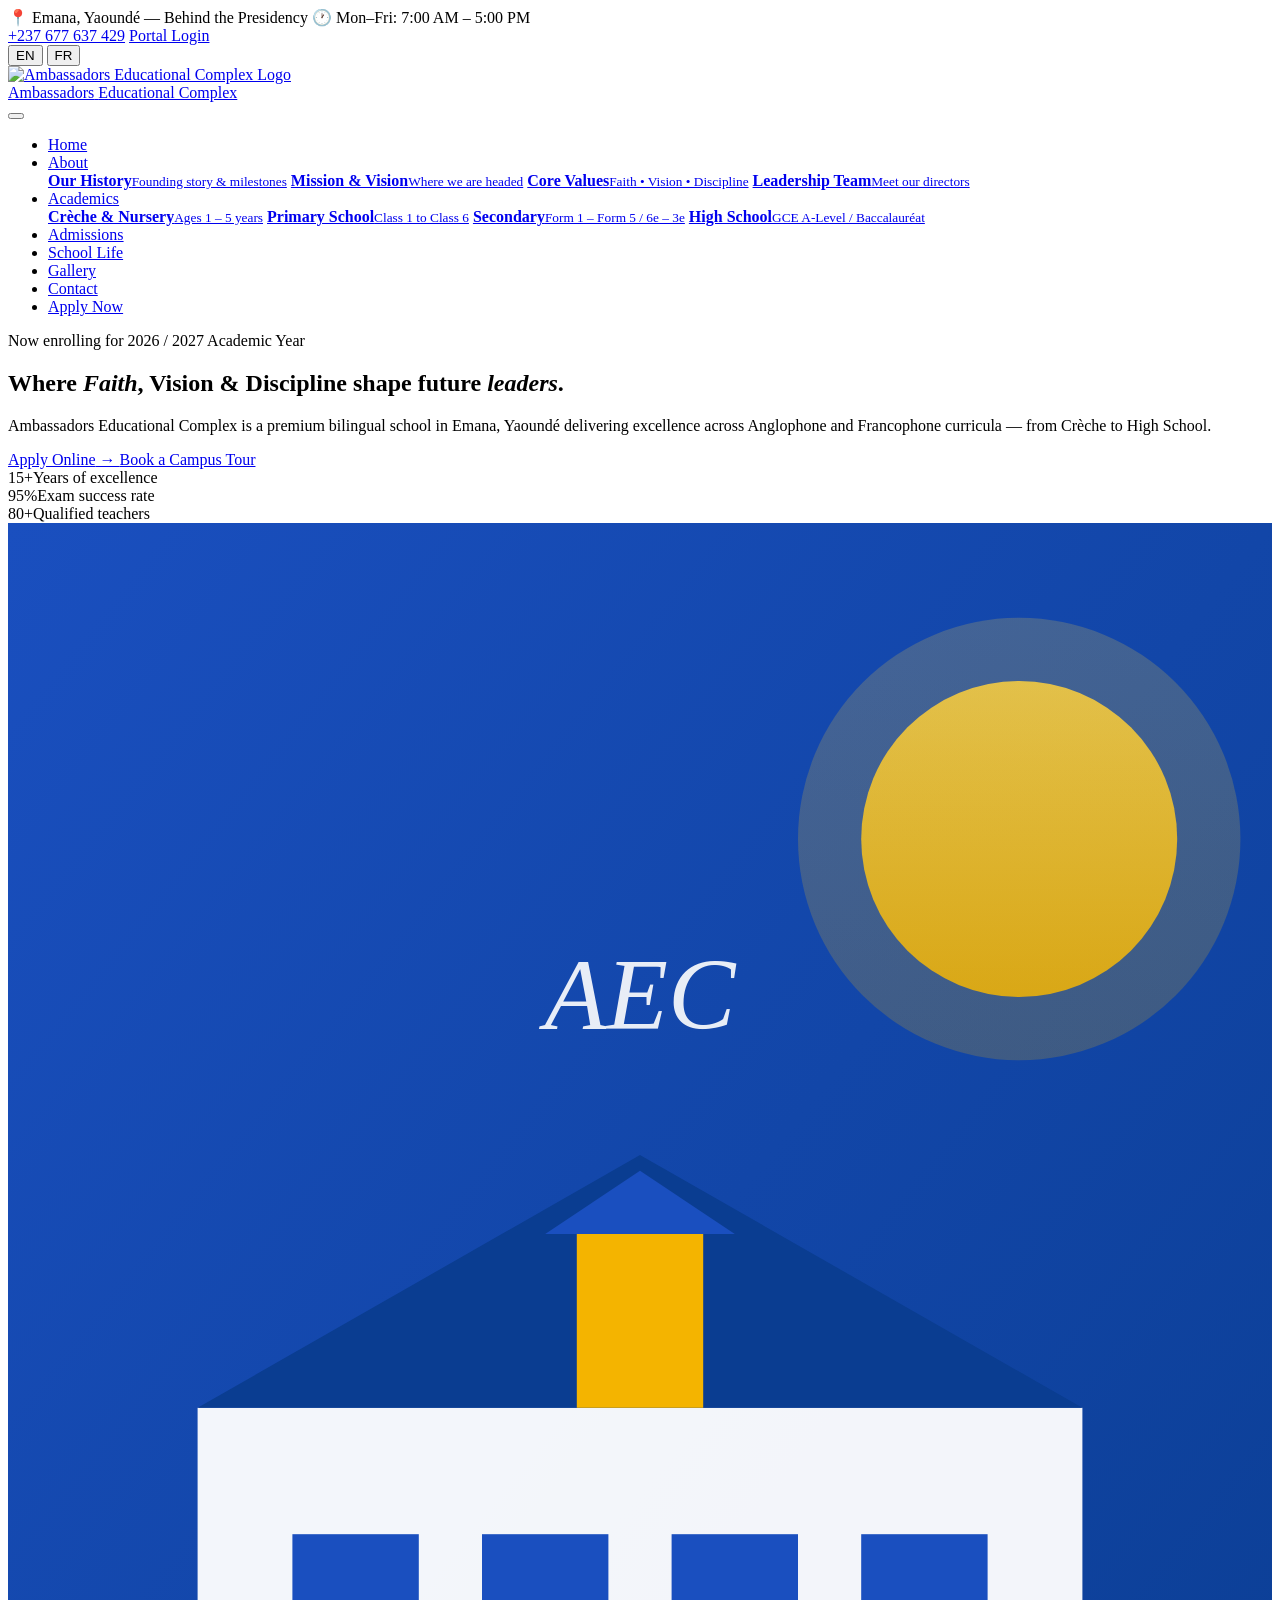
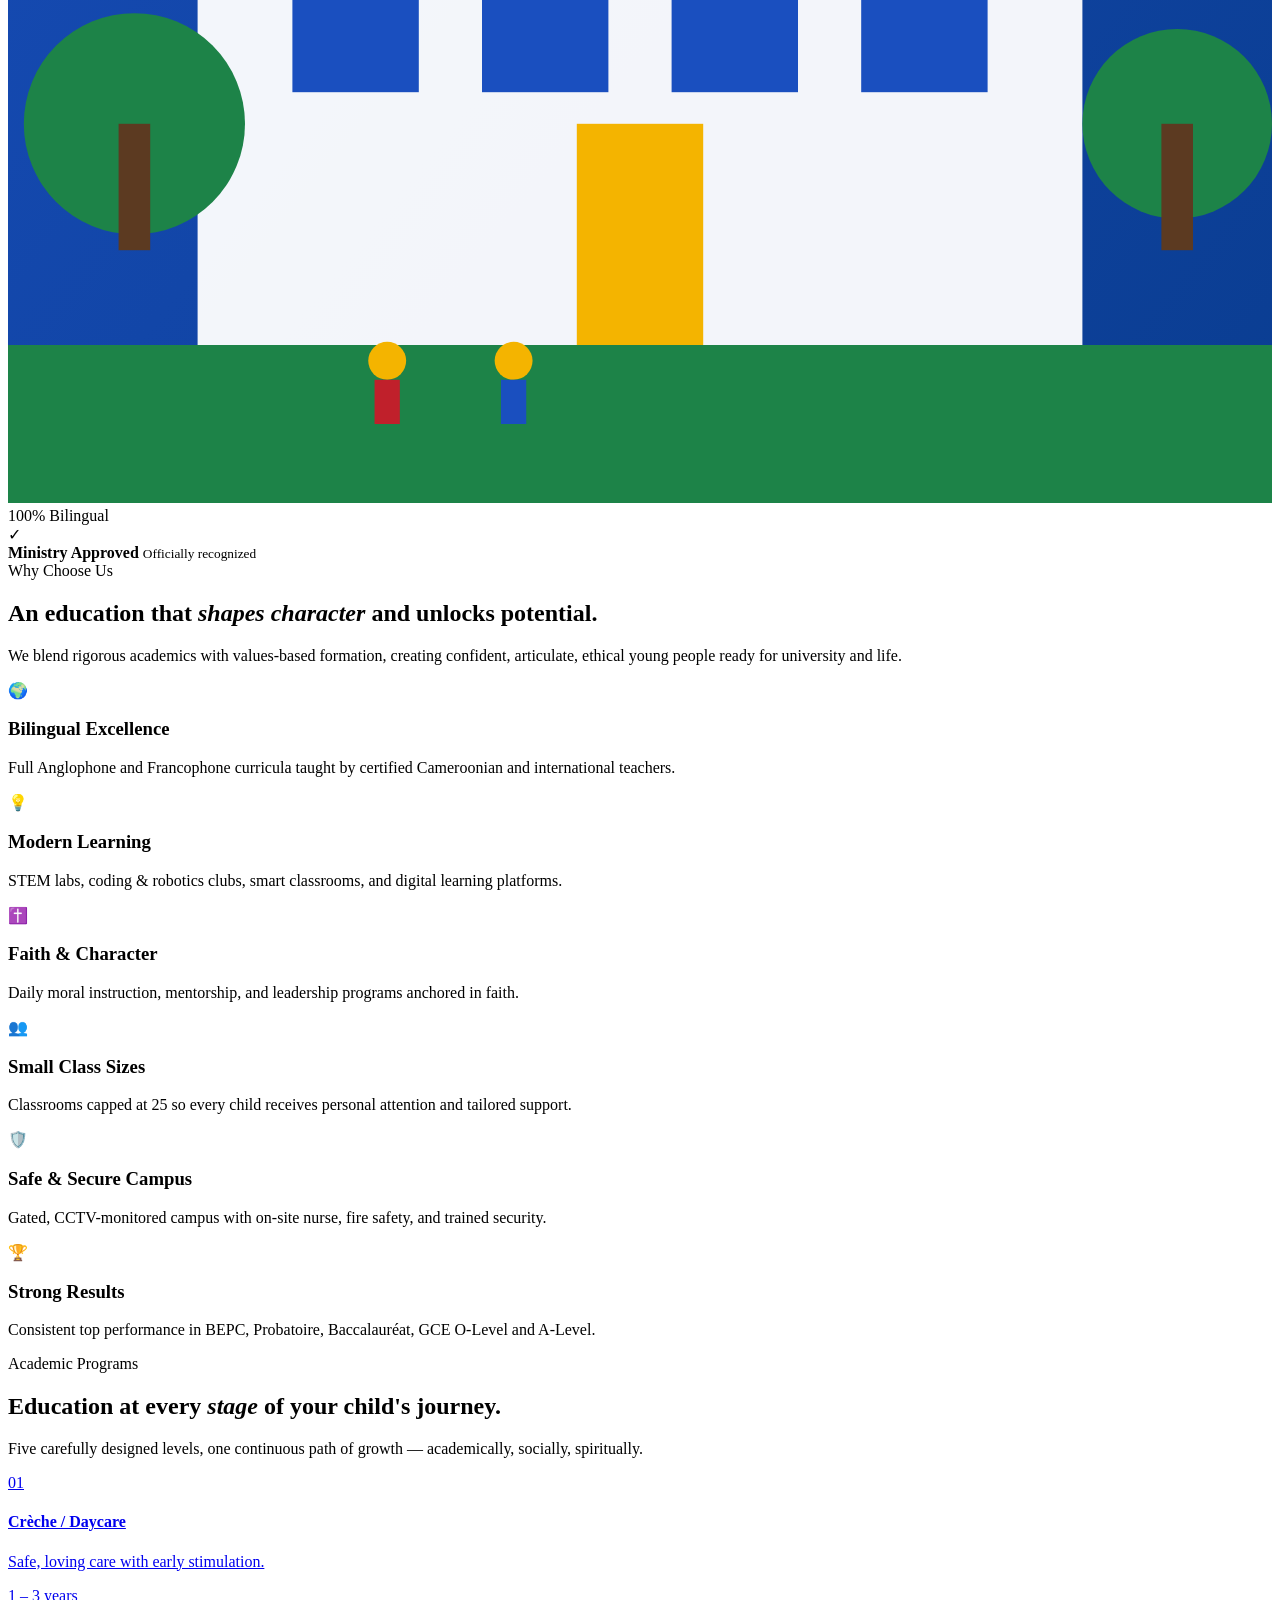
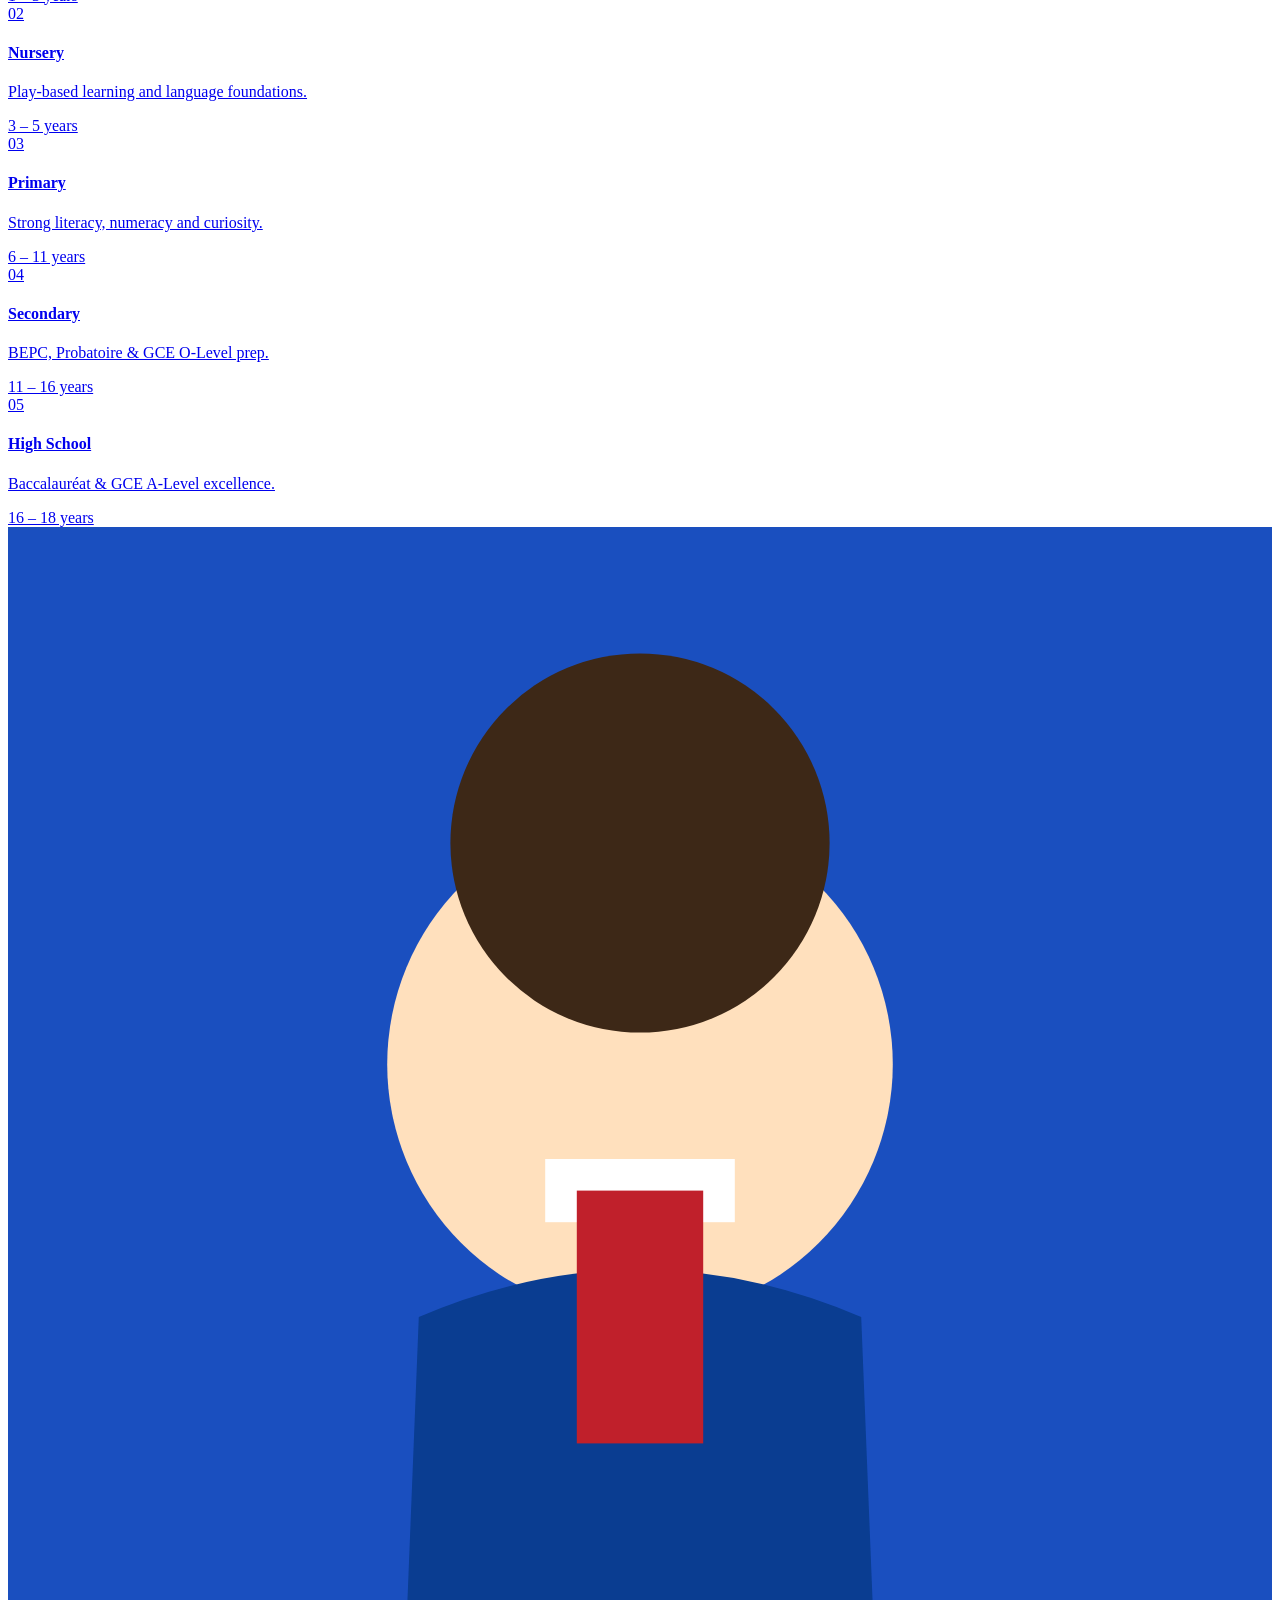
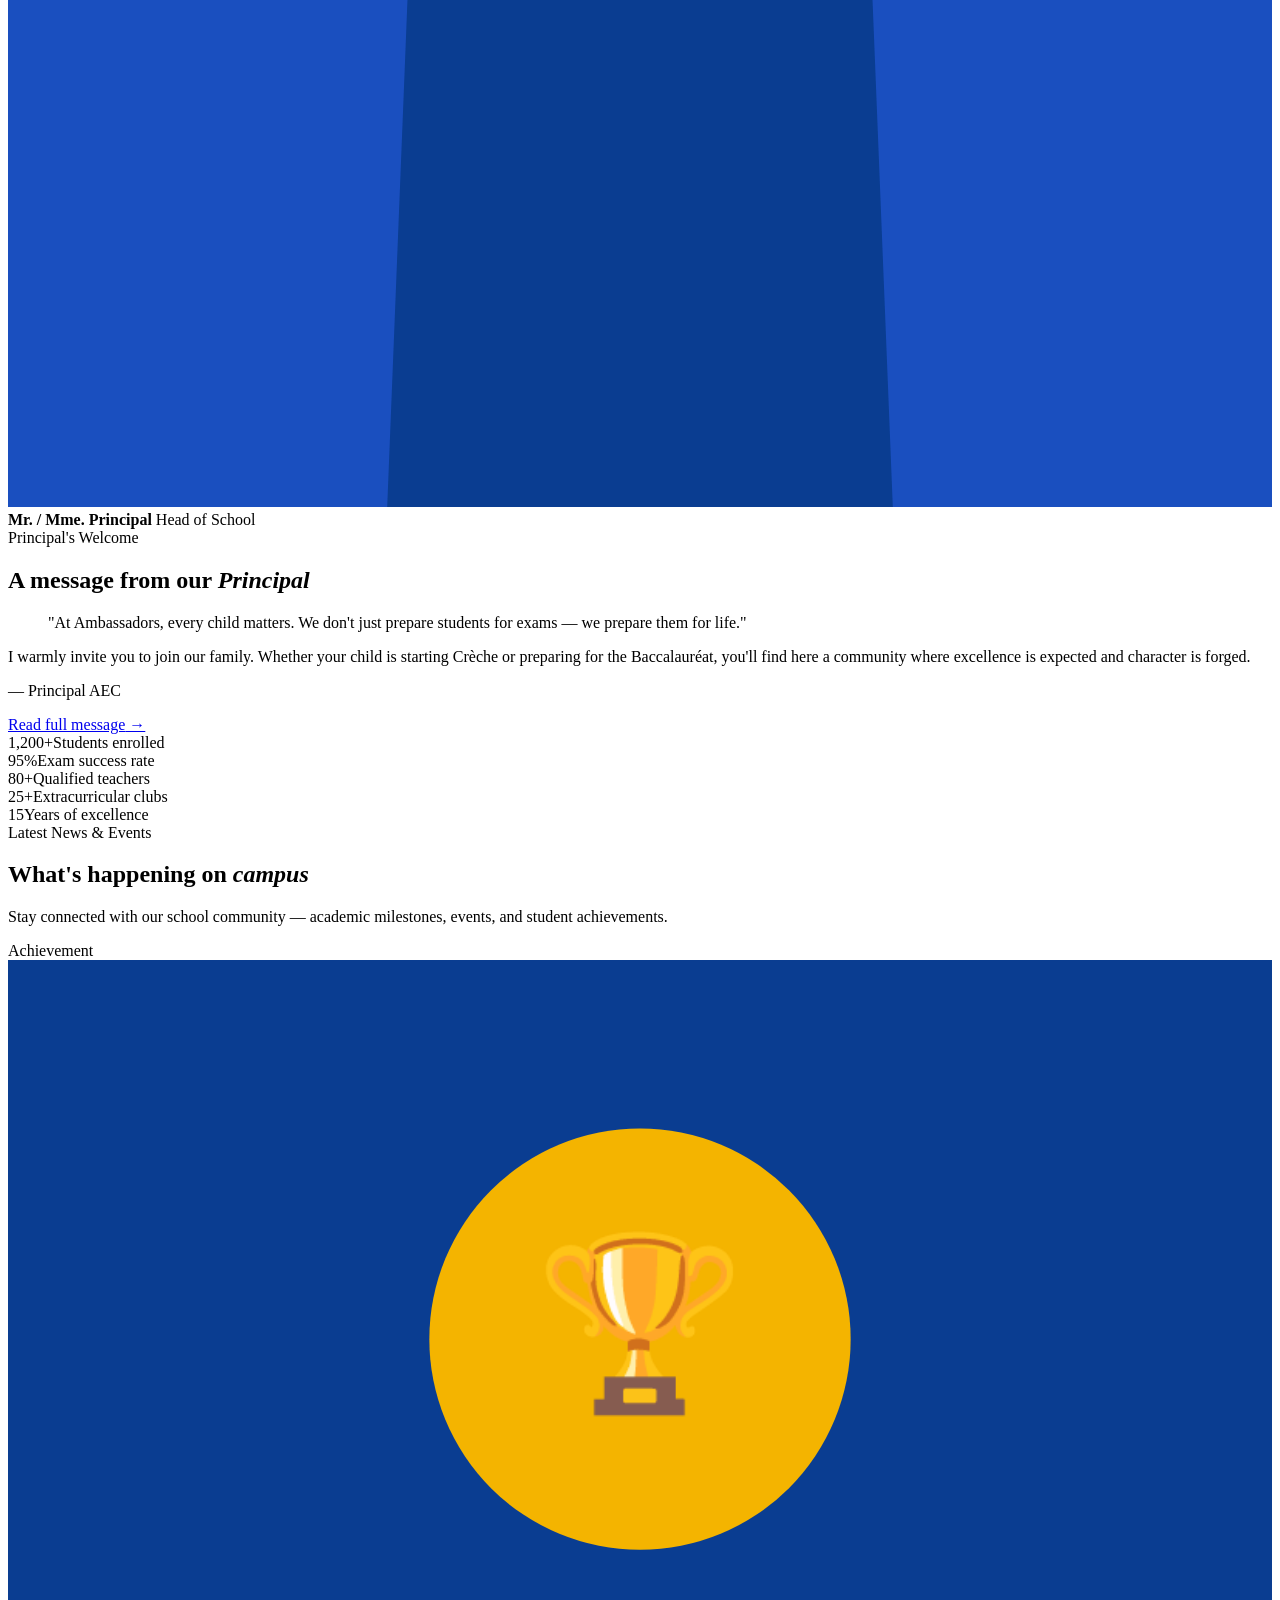
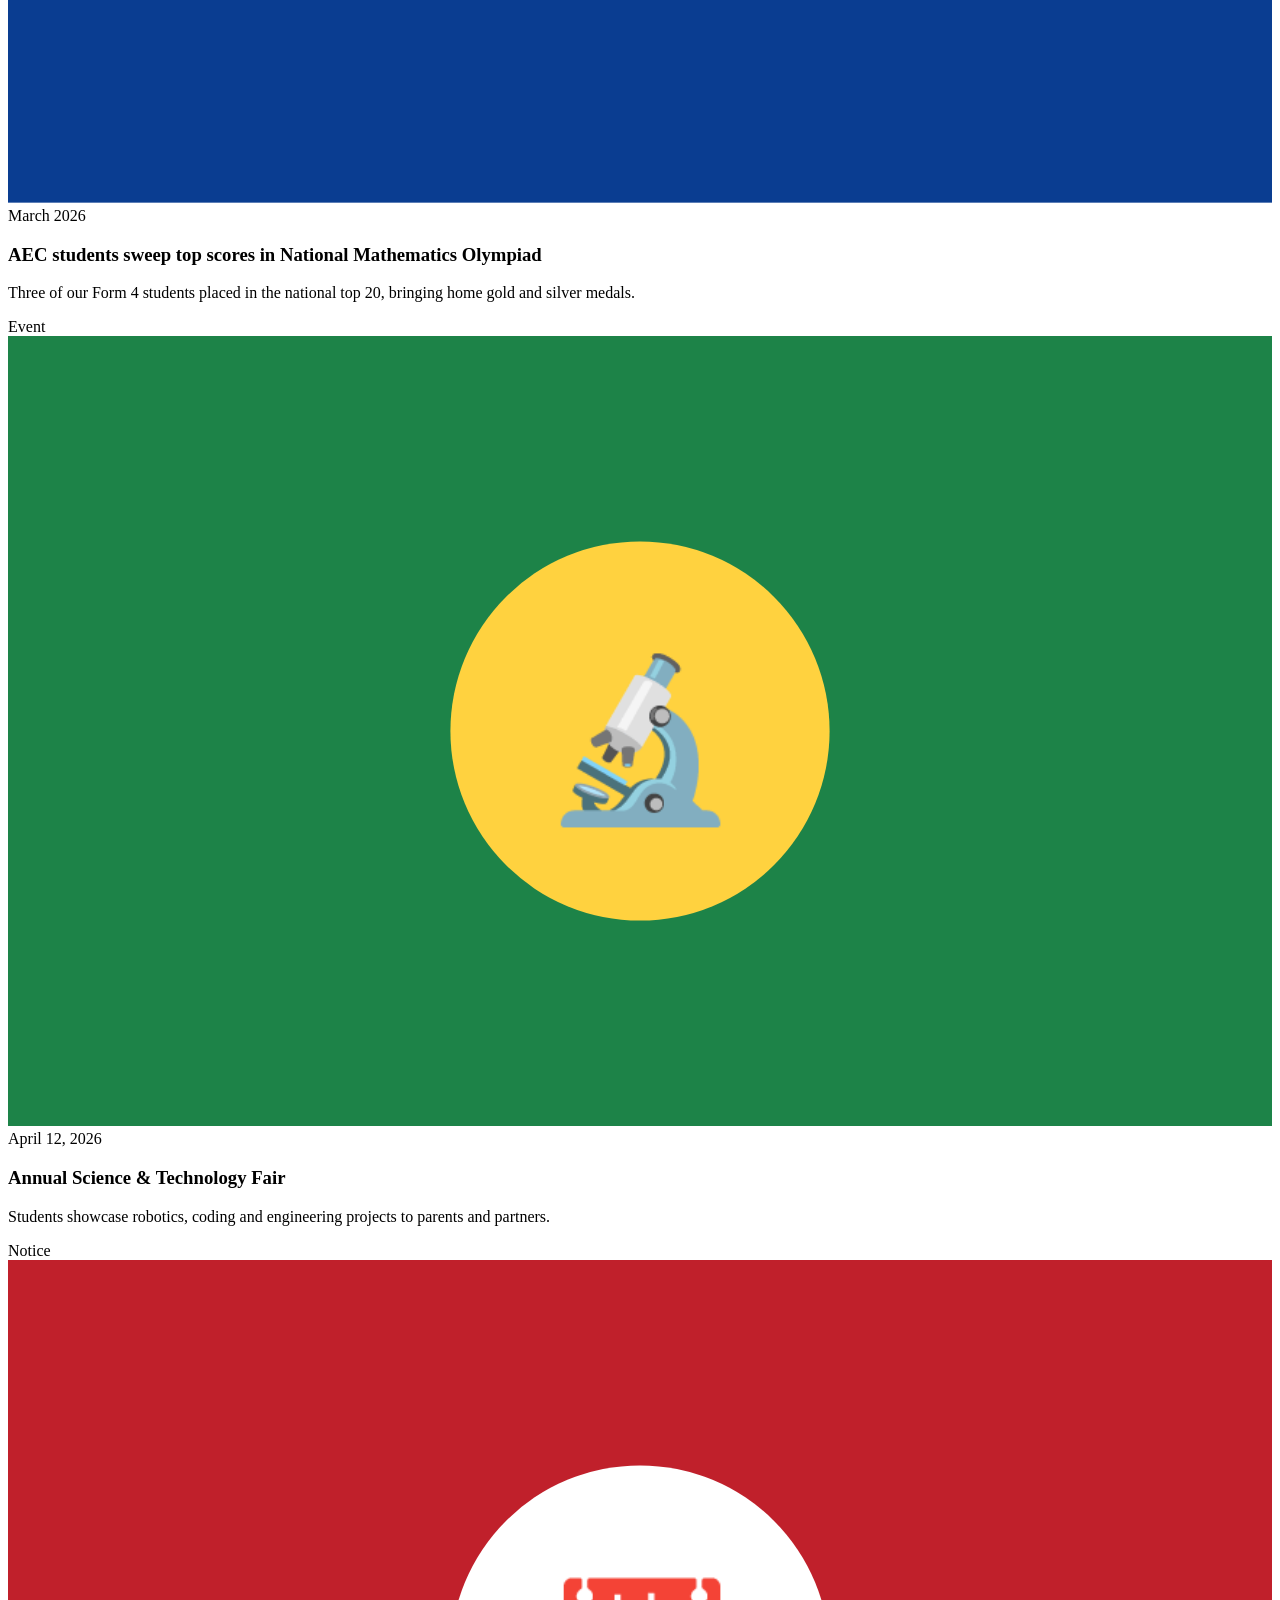
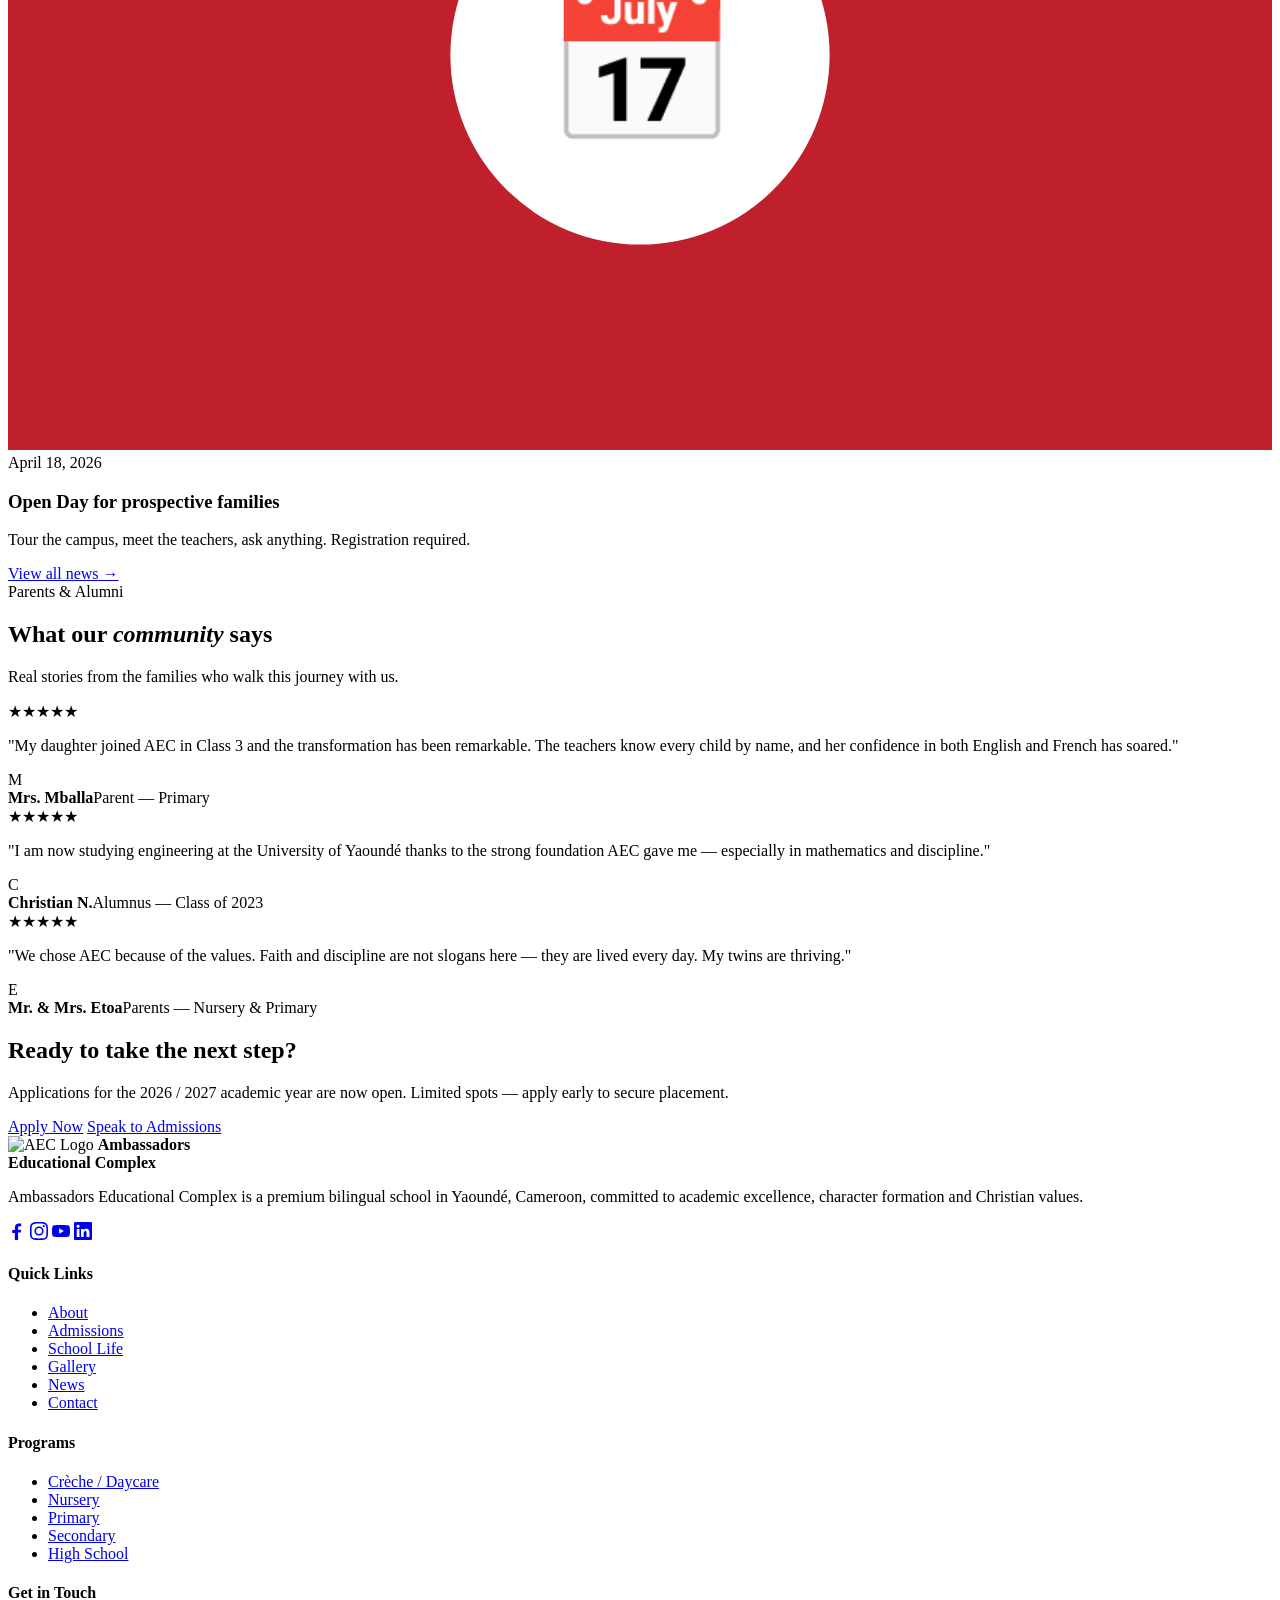
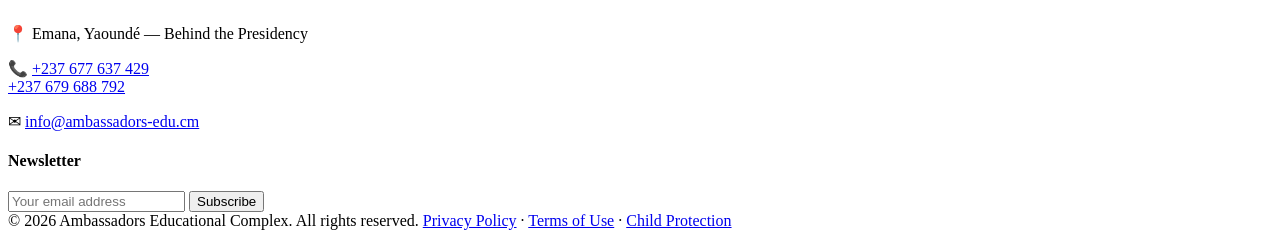
==== index.html @ e043d118 "Add files via upload" ====
<!DOCTYPE html>
<html lang="en">
<head>
<meta charset="UTF-8">
<meta name="viewport" content="width=device-width, initial-scale=1.0">
<title>Ambassadors Educational Complex — Premium Bilingual School in Yaoundé, Cameroon</title>
<meta name="description" content="Ambassadors Educational Complex (AEC) is a premium bilingual private school in Emana, Yaoundé. From Crèche to High School. English & French curricula. Apply now for 2026/2027.">
<meta name="keywords" content="best school in Cameroon, bilingual school Yaoundé, private school Emana, GCE preparation, Baccalauréat, Ambassadors Educational Complex, school Yaoundé, école bilingue Cameroun">
<meta name="author" content="Ambassadors Educational Complex">
<meta name="theme-color" content="#0A3D91">

<!-- Open Graph / Social -->
<meta property="og:title" content="Ambassadors Educational Complex — Bilingual School Yaoundé">
<meta property="og:description" content="Faith • Vision • Discipline. Premium bilingual education from Crèche to High School in Yaoundé, Cameroon.">
<meta property="og:type" content="website">
<meta property="og:locale" content="en_US">
<meta property="og:locale:alternate" content="fr_FR">
<meta property="og:image" content="assets/logo.svg">

<!-- Schema.org structured data for SEO -->
<script type="application/ld+json">
{
  "@context": "https://schema.org",
  "@type": "School",
  "name": "Ambassadors Educational Complex",
  "alternateName": "AEC",
  "slogan": "Faith • Vision • Discipline",
  "description": "Premium bilingual private school in Yaoundé, Cameroon. From Crèche to High School.",
  "address": {
    "@type": "PostalAddress",
    "streetAddress": "Emana, Behind the Presidency, after Government Bilingual High School",
    "addressLocality": "Yaoundé",
    "addressRegion": "Centre",
    "addressCountry": "CM"
  },
  "telephone": ["+237677637429", "+237679688792"],
  "url": "https://ambassadors-edu.cm",
  "logo": "assets/logo.svg",
  "sameAs": []
}
</script>

<link rel="icon" type="image/svg+xml" href="assets/logo.svg">
<link rel="stylesheet" href="css/main.css">
</head>
<body>

<!-- ========== TOP BAR ========== -->
<div class="topbar">
  <div class="container">
    <div class="top-info">
      <span>📍 <span data-i18n="top.location">Emana, Yaoundé — Behind the Presidency</span></span>
      <span>🕐 <span data-i18n="top.hours">Mon–Fri: 7:00 AM – 5:00 PM</span></span>
    </div>
    <div class="top-actions">
      <a href="#" data-wa-num="237677637429">+237 677 637 429</a>
      <a href="pages/portal.html" data-i18n="top.portal">Portal Login</a>
      <div class="lang-switch">
        <button data-lang="en">EN</button>
        <button data-lang="fr">FR</button>
      </div>
    </div>
  </div>
</div>

<!-- ========== HEADER ========== -->
<header class="header">
  <div class="container">
    <a href="index.html" class="brand">
      <img src="assets/logo.svg" alt="Ambassadors Educational Complex Logo">
      <div class="brand-text">
        <span class="brand-name">Ambassadors</span>
        <span class="brand-tag">Educational Complex</span>
      </div>
    </a>
    <button class="menu-toggle" aria-label="Menu">
      <span></span><span></span><span></span>
    </button>
    <nav class="nav">
      <ul>
        <li><a href="index.html" data-i18n="nav.home">Home</a></li>
        <li class="has-mega">
          <a href="pages/about.html" data-i18n="nav.about">About</a>
          <div class="mega">
            <a href="pages/about.html#history"><strong data-i18n="nav.about.history">Our History</strong><small data-i18n="nav.about.history.d">Founding story & milestones</small></a>
            <a href="pages/about.html#mission"><strong data-i18n="nav.about.mission">Mission & Vision</strong><small data-i18n="nav.about.mission.d">Where we are headed</small></a>
            <a href="pages/about.html#values"><strong data-i18n="nav.about.values">Core Values</strong><small data-i18n="nav.about.values.d">Faith • Vision • Discipline</small></a>
            <a href="pages/about.html#leadership"><strong data-i18n="nav.about.leadership">Leadership Team</strong><small data-i18n="nav.about.leadership.d">Meet our directors</small></a>
          </div>
        </li>
        <li class="has-mega">
          <a href="pages/academics.html" data-i18n="nav.academics">Academics</a>
          <div class="mega">
            <a href="pages/academics.html#creche"><strong data-i18n="nav.academics.creche">Crèche & Nursery</strong><small data-i18n="nav.academics.creche.d">Ages 1 – 5 years</small></a>
            <a href="pages/academics.html#primary"><strong data-i18n="nav.academics.primary">Primary School</strong><small data-i18n="nav.academics.primary.d">Class 1 to Class 6</small></a>
            <a href="pages/academics.html#secondary"><strong data-i18n="nav.academics.secondary">Secondary</strong><small data-i18n="nav.academics.secondary.d">Form 1 – Form 5 / 6e – 3e</small></a>
            <a href="pages/academics.html#high"><strong data-i18n="nav.academics.high">High School</strong><small data-i18n="nav.academics.high.d">GCE A-Level / Baccalauréat</small></a>
          </div>
        </li>
        <li><a href="pages/admissions.html" data-i18n="nav.admissions">Admissions</a></li>
        <li><a href="pages/school-life.html" data-i18n="nav.school_life">School Life</a></li>
        <li><a href="pages/gallery.html" data-i18n="nav.gallery">Gallery</a></li>
        <li><a href="pages/contact.html" data-i18n="nav.contact">Contact</a></li>
        <li><a href="pages/admissions.html#apply" class="cta-pill" data-i18n="nav.apply">Apply Now</a></li>
      </ul>
    </nav>
  </div>
</header>

<!-- ========== HERO ========== -->
<section class="hero">
  <div class="container">
    <div class="hero-text">
      <div class="hero-badge">
        <span class="dot"></span>
        <span data-i18n="hero.badge">Now enrolling for 2026 / 2027 Academic Year</span>
      </div>
      <h1 data-i18n="hero.title">Where <em>Faith</em>, Vision & Discipline shape future <em>leaders</em>.</h1>
      <p class="lead" data-i18n="hero.lead">Ambassadors Educational Complex is a premium bilingual school in Emana, Yaoundé delivering excellence across Anglophone and Francophone curricula — from Crèche to High School.</p>
      <div class="hero-actions">
        <a href="pages/admissions.html#apply" class="btn btn-primary">
          <span data-i18n="hero.cta1">Apply Online</span> →
        </a>
        <a href="pages/contact.html#visit" class="btn btn-ghost" data-i18n="hero.cta2">Book a Campus Tour</a>
      </div>
      <div class="hero-stats">
        <div class="hero-stat"><span class="num">15+</span><span class="lbl" data-i18n="hero.stat1">Years of excellence</span></div>
        <div class="hero-stat"><span class="num">95%</span><span class="lbl" data-i18n="hero.stat2">Exam success rate</span></div>
        <div class="hero-stat"><span class="num">80+</span><span class="lbl" data-i18n="hero.stat3">Qualified teachers</span></div>
      </div>
    </div>
    <div class="hero-visual">
      <div class="frame">
        <!-- Replace this SVG with a real campus photo via the admin panel or by editing this src -->
        <svg viewBox="0 0 400 500" xmlns="http://www.w3.org/2000/svg" width="100%" height="100%">
          <defs>
            <linearGradient id="hg1" x1="0%" y1="0%" x2="100%" y2="100%">
              <stop offset="0%" stop-color="#1A4FBF"/>
              <stop offset="100%" stop-color="#0A3D91"/>
            </linearGradient>
            <linearGradient id="hg2" x1="0%" y1="0%" x2="0%" y2="100%">
              <stop offset="0%" stop-color="#FFD23F"/>
              <stop offset="100%" stop-color="#F4B400"/>
            </linearGradient>
          </defs>
          <rect width="400" height="500" fill="url(#hg1)"/>
          <!-- Sun -->
          <circle cx="320" cy="100" r="50" fill="url(#hg2)" opacity="0.85"/>
          <circle cx="320" cy="100" r="70" fill="url(#hg2)" opacity="0.2"/>
          <!-- School building silhouette -->
          <rect x="60" y="280" width="280" height="180" fill="#fff" opacity="0.95"/>
          <polygon points="60,280 200,200 340,280" fill="#0A3D91"/>
          <rect x="180" y="225" width="40" height="55" fill="#F4B400"/>
          <polygon points="170,225 200,205 230,225" fill="#1A4FBF"/>
          <!-- Windows -->
          <rect x="90" y="320" width="40" height="50" fill="#1A4FBF"/>
          <rect x="150" y="320" width="40" height="50" fill="#1A4FBF"/>
          <rect x="210" y="320" width="40" height="50" fill="#1A4FBF"/>
          <rect x="270" y="320" width="40" height="50" fill="#1A4FBF"/>
          <rect x="180" y="380" width="40" height="80" fill="#F4B400"/>
          <!-- Trees -->
          <circle cx="40" cy="380" r="35" fill="#1D8348"/>
          <rect x="35" y="380" width="10" height="40" fill="#5C3A21"/>
          <circle cx="370" cy="380" r="30" fill="#1D8348"/>
          <rect x="365" y="380" width="10" height="40" fill="#5C3A21"/>
          <!-- Ground -->
          <rect y="450" width="400" height="50" fill="#1D8348"/>
          <!-- Children silhouettes -->
          <circle cx="120" cy="455" r="6" fill="#F4B400"/>
          <rect x="116" y="461" width="8" height="14" fill="#C0202B"/>
          <circle cx="160" cy="455" r="6" fill="#F4B400"/>
          <rect x="156" y="461" width="8" height="14" fill="#1A4FBF"/>
          <text x="200" y="160" font-family="Georgia" font-size="32" fill="#fff" text-anchor="middle" font-style="italic" opacity="0.9">AEC</text>
        </svg>
      </div>
      <div class="floater" data-i18n="hero.float">100% Bilingual</div>
      <div class="badge-card">
        <div class="icon">✓</div>
        <div class="info">
          <strong data-i18n="hero.badge_card1">Ministry Approved</strong>
          <small data-i18n="hero.badge_card2">Officially recognized</small>
        </div>
      </div>
    </div>
  </div>
</section>

<!-- ========== WHY US ========== -->
<section class="section why">
  <div class="container">
    <div class="section-head center">
      <span class="section-eyebrow" data-i18n="why.eyebrow">Why Choose Us</span>
      <h2 class="section-title" data-i18n="why.title">An education that <em>shapes character</em> and unlocks potential.</h2>
      <p class="section-sub" data-i18n="why.sub">We blend rigorous academics with values-based formation, creating confident, articulate, ethical young people ready for university and life.</p>
    </div>
    <div class="why-grid">
      <div class="why-card reveal">
        <div class="why-icon">🌍</div>
        <h3 data-i18n="why.c1.t">Bilingual Excellence</h3>
        <p data-i18n="why.c1.d">Full Anglophone and Francophone curricula taught by certified Cameroonian and international teachers.</p>
      </div>
      <div class="why-card reveal">
        <div class="why-icon">💡</div>
        <h3 data-i18n="why.c2.t">Modern Learning</h3>
        <p data-i18n="why.c2.d">STEM labs, coding & robotics clubs, smart classrooms, and digital learning platforms.</p>
      </div>
      <div class="why-card reveal">
        <div class="why-icon">✝️</div>
        <h3 data-i18n="why.c3.t">Faith & Character</h3>
        <p data-i18n="why.c3.d">Daily moral instruction, mentorship, and leadership programs anchored in faith.</p>
      </div>
      <div class="why-card reveal">
        <div class="why-icon">👥</div>
        <h3 data-i18n="why.c4.t">Small Class Sizes</h3>
        <p data-i18n="why.c4.d">Classrooms capped at 25 so every child receives personal attention and tailored support.</p>
      </div>
      <div class="why-card reveal">
        <div class="why-icon">🛡️</div>
        <h3 data-i18n="why.c5.t">Safe & Secure Campus</h3>
        <p data-i18n="why.c5.d">Gated, CCTV-monitored campus with on-site nurse, fire safety, and trained security.</p>
      </div>
      <div class="why-card reveal">
        <div class="why-icon">🏆</div>
        <h3 data-i18n="why.c6.t">Strong Results</h3>
        <p data-i18n="why.c6.d">Consistent top performance in BEPC, Probatoire, Baccalauréat, GCE O-Level and A-Level.</p>
      </div>
    </div>
  </div>
</section>

<!-- ========== ACADEMIC LEVELS ========== -->
<section class="section levels">
  <div class="container">
    <div class="section-head center">
      <span class="section-eyebrow" data-i18n="levels.eyebrow">Academic Programs</span>
      <h2 class="section-title" data-i18n="levels.title">Education at every <em>stage</em> of your child's journey.</h2>
      <p class="section-sub" data-i18n="levels.sub">Five carefully designed levels, one continuous path of growth — academically, socially, spiritually.</p>
    </div>
    <div class="levels-grid">
      <a href="pages/academics.html#creche" class="level-card">
        <div class="lvl-num">01</div>
        <h4 data-i18n="lvl1.t">Crèche / Daycare</h4>
        <p data-i18n="lvl1.d">Safe, loving care with early stimulation.</p>
        <span class="age" data-i18n="lvl1.a">1 – 3 years</span>
      </a>
      <a href="pages/academics.html#nursery" class="level-card">
        <div class="lvl-num">02</div>
        <h4 data-i18n="lvl2.t">Nursery</h4>
        <p data-i18n="lvl2.d">Play-based learning and language foundations.</p>
        <span class="age" data-i18n="lvl2.a">3 – 5 years</span>
      </a>
      <a href="pages/academics.html#primary" class="level-card">
        <div class="lvl-num">03</div>
        <h4 data-i18n="lvl3.t">Primary</h4>
        <p data-i18n="lvl3.d">Strong literacy, numeracy and curiosity.</p>
        <span class="age" data-i18n="lvl3.a">6 – 11 years</span>
      </a>
      <a href="pages/academics.html#secondary" class="level-card">
        <div class="lvl-num">04</div>
        <h4 data-i18n="lvl4.t">Secondary</h4>
        <p data-i18n="lvl4.d">BEPC, Probatoire & GCE O-Level prep.</p>
        <span class="age" data-i18n="lvl4.a">11 – 16 years</span>
      </a>
      <a href="pages/academics.html#high" class="level-card">
        <div class="lvl-num">05</div>
        <h4 data-i18n="lvl5.t">High School</h4>
        <p data-i18n="lvl5.d">Baccalauréat & GCE A-Level excellence.</p>
        <span class="age" data-i18n="lvl5.a">16 – 18 years</span>
      </a>
    </div>
  </div>
</section>

<!-- ========== PRINCIPAL'S WELCOME ========== -->
<section class="section principal">
  <div class="container">
    <div class="principal-card">
      <svg viewBox="0 0 400 500" xmlns="http://www.w3.org/2000/svg">
        <rect width="400" height="500" fill="#1A4FBF"/>
        <circle cx="200" cy="170" r="80" fill="#FFE0BD"/>
        <path d="M 130 250 Q 200 220 270 250 L 280 500 L 120 500 Z" fill="#0A3D91"/>
        <circle cx="200" cy="100" r="60" fill="#3D2817"/>
        <rect x="170" y="200" width="60" height="20" fill="#fff"/>
        <rect x="180" y="210" width="40" height="80" fill="#C0202B"/>
      </svg>
      <div class="info">
        <strong data-i18n="prin.signed">Mr. / Mme. Principal</strong>
        <span data-i18n="prin.role">Head of School</span>
      </div>
    </div>
    <div class="principal-text">
      <span class="section-eyebrow" data-i18n="prin.eyebrow">Principal's Welcome</span>
      <h2 class="section-title" data-i18n="prin.title">A message from our <em>Principal</em></h2>
      <blockquote class="quote" data-i18n="prin.quote">"At Ambassadors, every child matters. We don't just prepare students for exams — we prepare them for life."</blockquote>
      <p data-i18n="prin.body">I warmly invite you to join our family. Whether your child is starting Crèche or preparing for the Baccalauréat, you'll find here a community where excellence is expected and character is forged.</p>
      <p class="signature mt-2">— Principal AEC</p>
      <a href="pages/about.html#leadership" class="btn btn-primary mt-3"><span data-i18n="prin.cta">Read full message</span> →</a>
    </div>
  </div>
</section>

<!-- ========== NUMBERS BAND ========== -->
<section class="numbers">
  <div class="container">
    <div class="numbers-grid">
      <div class="num-item"><span class="n">1,200+</span><span class="l" data-i18n="num1">Students enrolled</span></div>
      <div class="num-item"><span class="n">95%</span><span class="l" data-i18n="num2">Exam success rate</span></div>
      <div class="num-item"><span class="n">80+</span><span class="l" data-i18n="num3">Qualified teachers</span></div>
      <div class="num-item"><span class="n">25+</span><span class="l" data-i18n="num4">Extracurricular clubs</span></div>
      <div class="num-item"><span class="n">15</span><span class="l" data-i18n="num5">Years of excellence</span></div>
    </div>
  </div>
</section>

<!-- ========== NEWS ========== -->
<section class="section news">
  <div class="container">
    <div class="section-head center">
      <span class="section-eyebrow" data-i18n="news.eyebrow">Latest News & Events</span>
      <h2 class="section-title" data-i18n="news.title">What's happening on <em>campus</em></h2>
      <p class="section-sub" data-i18n="news.sub">Stay connected with our school community — academic milestones, events, and student achievements.</p>
    </div>
    <div class="news-grid">
      <article class="news-card feat">
        <div class="img-wrap">
          <span class="tag" data-i18n="n1.tag">Achievement</span>
          <svg viewBox="0 0 600 400" xmlns="http://www.w3.org/2000/svg" preserveAspectRatio="xMidYMid slice">
            <rect width="600" height="400" fill="#0A3D91"/>
            <circle cx="300" cy="180" r="100" fill="#F4B400"/>
            <text x="300" y="200" font-family="Georgia" font-size="80" fill="#0A3D91" text-anchor="middle" font-weight="900">🏆</text>
          </svg>
        </div>
        <div class="body">
          <div class="meta" data-i18n="n1.date">March 2026</div>
          <h3 data-i18n="n1.t">AEC students sweep top scores in National Mathematics Olympiad</h3>
          <p data-i18n="n1.d">Three of our Form 4 students placed in the national top 20, bringing home gold and silver medals.</p>
        </div>
      </article>
      <article class="news-card">
        <div class="img-wrap">
          <span class="tag" data-i18n="n2.tag">Event</span>
          <svg viewBox="0 0 400 250" xmlns="http://www.w3.org/2000/svg" preserveAspectRatio="xMidYMid slice">
            <rect width="400" height="250" fill="#1D8348"/>
            <circle cx="200" cy="125" r="60" fill="#FFD23F"/>
            <text x="200" y="145" font-size="50" text-anchor="middle">🔬</text>
          </svg>
        </div>
        <div class="body">
          <div class="meta" data-i18n="n2.date">April 12, 2026</div>
          <h3 data-i18n="n2.t">Annual Science & Technology Fair</h3>
          <p data-i18n="n2.d">Students showcase robotics, coding and engineering projects to parents and partners.</p>
        </div>
      </article>
      <article class="news-card">
        <div class="img-wrap">
          <span class="tag" data-i18n="n3.tag">Notice</span>
          <svg viewBox="0 0 400 250" xmlns="http://www.w3.org/2000/svg" preserveAspectRatio="xMidYMid slice">
            <rect width="400" height="250" fill="#C0202B"/>
            <circle cx="200" cy="125" r="60" fill="#fff"/>
            <text x="200" y="145" font-size="50" text-anchor="middle">📅</text>
          </svg>
        </div>
        <div class="body">
          <div class="meta" data-i18n="n3.date">April 18, 2026</div>
          <h3 data-i18n="n3.t">Open Day for prospective families</h3>
          <p data-i18n="n3.d">Tour the campus, meet the teachers, ask anything. Registration required.</p>
        </div>
      </article>
    </div>
    <div class="txt-c mt-3">
      <a href="pages/news.html" class="btn btn-outline"><span data-i18n="news.more">View all news</span> →</a>
    </div>
  </div>
</section>

<!-- ========== TESTIMONIALS ========== -->
<section class="section testimonials">
  <div class="container">
    <div class="section-head center">
      <span class="section-eyebrow" data-i18n="test.eyebrow">Parents & Alumni</span>
      <h2 class="section-title" data-i18n="test.title">What our <em>community</em> says</h2>
      <p class="section-sub" data-i18n="test.sub">Real stories from the families who walk this journey with us.</p>
    </div>
    <div class="test-grid">
      <div class="test-card">
        <div class="stars">★★★★★</div>
        <p class="quote" data-i18n="t1.q">"My daughter joined AEC in Class 3 and the transformation has been remarkable. The teachers know every child by name, and her confidence in both English and French has soared."</p>
        <div class="author">
          <div class="ava">M</div>
          <div><strong data-i18n="t1.n">Mrs. Mballa</strong><span data-i18n="t1.r">Parent — Primary</span></div>
        </div>
      </div>
      <div class="test-card">
        <div class="stars">★★★★★</div>
        <p class="quote" data-i18n="t2.q">"I am now studying engineering at the University of Yaoundé thanks to the strong foundation AEC gave me — especially in mathematics and discipline."</p>
        <div class="author">
          <div class="ava">C</div>
          <div><strong data-i18n="t2.n">Christian N.</strong><span data-i18n="t2.r">Alumnus — Class of 2023</span></div>
        </div>
      </div>
      <div class="test-card">
        <div class="stars">★★★★★</div>
        <p class="quote" data-i18n="t3.q">"We chose AEC because of the values. Faith and discipline are not slogans here — they are lived every day. My twins are thriving."</p>
        <div class="author">
          <div class="ava">E</div>
          <div><strong data-i18n="t3.n">Mr. & Mrs. Etoa</strong><span data-i18n="t3.r">Parents — Nursery & Primary</span></div>
        </div>
      </div>
    </div>
  </div>
</section>

<!-- ========== CTA BAND ========== -->
<section class="cta-band">
  <div class="container">
    <div>
      <h2 data-i18n="cta.title">Ready to take the next step?</h2>
      <p data-i18n="cta.body">Applications for the 2026 / 2027 academic year are now open. Limited spots — apply early to secure placement.</p>
    </div>
    <div class="acts">
      <a href="pages/admissions.html#apply" class="btn btn-primary" data-i18n="cta.b1">Apply Now</a>
      <a href="#" class="btn btn-ghost" data-wa-num="237677637429" data-i18n="cta.b2">Speak to Admissions</a>
    </div>
  </div>
</section>

<!-- ========== FOOTER ========== -->
<footer class="footer">
  <div class="container">
    <div class="footer-grid">
      <div>
        <div class="brand-foot">
          <img src="assets/logo.svg" alt="AEC Logo">
          <strong>Ambassadors<br>Educational Complex</strong>
        </div>
        <p data-i18n="foot.about">Ambassadors Educational Complex is a premium bilingual school in Yaoundé, Cameroon, committed to academic excellence, character formation and Christian values.</p>
        <div class="socials">
          <a href="#" aria-label="Facebook"><svg width="18" height="18" viewBox="0 0 24 24" fill="currentColor"><path d="M9.19 24v-9.46H5.69v-3.79h3.5V7.31c0-3.5 2.13-5.42 5.27-5.42 1.5 0 2.79.11 3.16.16v3.66h-2.17c-1.7 0-2.04.81-2.04 2v2.62h4.07l-.53 3.79h-3.54V24"/></svg></a>
          <a href="#" aria-label="Instagram"><svg width="18" height="18" viewBox="0 0 24 24" fill="currentColor"><path d="M12 2.16c3.2 0 3.58.01 4.85.07 3.25.15 4.77 1.69 4.92 4.92.06 1.27.07 1.65.07 4.85s-.01 3.58-.07 4.85c-.15 3.23-1.66 4.77-4.92 4.92-1.27.06-1.65.07-4.85.07s-3.58-.01-4.85-.07c-3.26-.15-4.77-1.7-4.92-4.92-.06-1.27-.07-1.65-.07-4.85s.01-3.58.07-4.85c.15-3.23 1.66-4.77 4.92-4.92C8.42 2.17 8.8 2.16 12 2.16zm0-2.16C8.74 0 8.33.01 7.05.07c-4.36.2-6.78 2.62-6.98 6.98C.01 8.33 0 8.74 0 12s.01 3.67.07 4.95c.2 4.36 2.62 6.78 6.98 6.98C8.33 23.99 8.74 24 12 24s3.67-.01 4.95-.07c4.35-.2 6.78-2.62 6.97-6.98.07-1.28.08-1.69.08-4.95s-.01-3.67-.07-4.95c-.2-4.35-2.62-6.78-6.97-6.98C15.67.01 15.26 0 12 0zm0 5.84a6.16 6.16 0 100 12.32 6.16 6.16 0 000-12.32zM12 16a4 4 0 110-8 4 4 0 010 8zm6.4-11.85a1.44 1.44 0 100 2.88 1.44 1.44 0 000-2.88z"/></svg></a>
          <a href="#" aria-label="YouTube"><svg width="18" height="18" viewBox="0 0 24 24" fill="currentColor"><path d="M23.5 6.5a3 3 0 00-2.1-2.1C19.5 4 12 4 12 4s-7.5 0-9.4.4A3 3 0 00.5 6.5C0 8.4 0 12 0 12s0 3.6.5 5.5a3 3 0 002.1 2.1C4.5 20 12 20 12 20s7.5 0 9.4-.4a3 3 0 002.1-2.1c.5-1.9.5-5.5.5-5.5s0-3.6-.5-5.5zM9.6 15.6V8.4l6.2 3.6-6.2 3.6z"/></svg></a>
          <a href="#" aria-label="LinkedIn"><svg width="18" height="18" viewBox="0 0 24 24" fill="currentColor"><path d="M22.23 0H1.77C.79 0 0 .77 0 1.72v20.56C0 23.23.79 24 1.77 24h20.46c.98 0 1.77-.77 1.77-1.72V1.72C24 .77 23.21 0 22.23 0zM7.27 20.1H3.65V9.24h3.62V20.1zM5.47 7.76c-1.16 0-2.09-.94-2.09-2.09s.93-2.09 2.09-2.09c1.15 0 2.09.94 2.09 2.09 0 1.15-.93 2.09-2.09 2.09zm14.84 12.34h-3.61v-5.28c0-1.26-.02-2.88-1.76-2.88-1.76 0-2.03 1.37-2.03 2.79v5.37H9.31V9.24h3.46v1.49h.05c.48-.91 1.66-1.86 3.42-1.86 3.66 0 4.34 2.4 4.34 5.53V20.1z"/></svg></a>
        </div>
      </div>
      <div>
        <h4 data-i18n="foot.quick">Quick Links</h4>
        <ul>
          <li><a href="pages/about.html" data-i18n="nav.about">About</a></li>
          <li><a href="pages/admissions.html" data-i18n="nav.admissions">Admissions</a></li>
          <li><a href="pages/school-life.html" data-i18n="nav.school_life">School Life</a></li>
          <li><a href="pages/gallery.html" data-i18n="nav.gallery">Gallery</a></li>
          <li><a href="pages/news.html" data-i18n="nav.news">News</a></li>
          <li><a href="pages/contact.html" data-i18n="nav.contact">Contact</a></li>
        </ul>
      </div>
      <div>
        <h4 data-i18n="foot.programs">Programs</h4>
        <ul>
          <li><a href="pages/academics.html#creche" data-i18n="lvl1.t">Crèche / Daycare</a></li>
          <li><a href="pages/academics.html#nursery" data-i18n="lvl2.t">Nursery</a></li>
          <li><a href="pages/academics.html#primary" data-i18n="lvl3.t">Primary</a></li>
          <li><a href="pages/academics.html#secondary" data-i18n="lvl4.t">Secondary</a></li>
          <li><a href="pages/academics.html#high" data-i18n="lvl5.t">High School</a></li>
        </ul>
      </div>
      <div>
        <h4 data-i18n="foot.contact">Get in Touch</h4>
        <p>📍 <span data-i18n="contact.address.v">Emana, Yaoundé — Behind the Presidency</span></p>
        <p>📞 <a href="tel:+237677637429">+237 677 637 429</a><br>
           <a href="tel:+237679688792">+237 679 688 792</a></p>
        <p>✉ <a href="mailto:info@ambassadors-edu.cm">info@ambassadors-edu.cm</a></p>
        <div class="newsletter mt-2">
          <h4 data-i18n="foot.newsletter">Newsletter</h4>
          <form data-demo-form>
            <input type="email" required data-i18n-ph="foot.email_ph" placeholder="Your email address">
            <button class="btn btn-primary" data-i18n="foot.subscribe">Subscribe</button>
          </form>
        </div>
      </div>
    </div>
    <div class="copy">
      <span data-i18n="foot.copy">© 2026 Ambassadors Educational Complex. All rights reserved.</span>
      <span>
        <a href="pages/privacy.html" data-i18n="foot.privacy">Privacy Policy</a> ·
        <a href="pages/terms.html" data-i18n="foot.terms">Terms of Use</a> ·
        <a href="pages/child-protection.html" data-i18n="foot.child">Child Protection</a>
      </span>
    </div>
  </div>
</footer>

<script src="js/translations.js"></script>
<script src="js/app.js"></script>
</body>
</html>
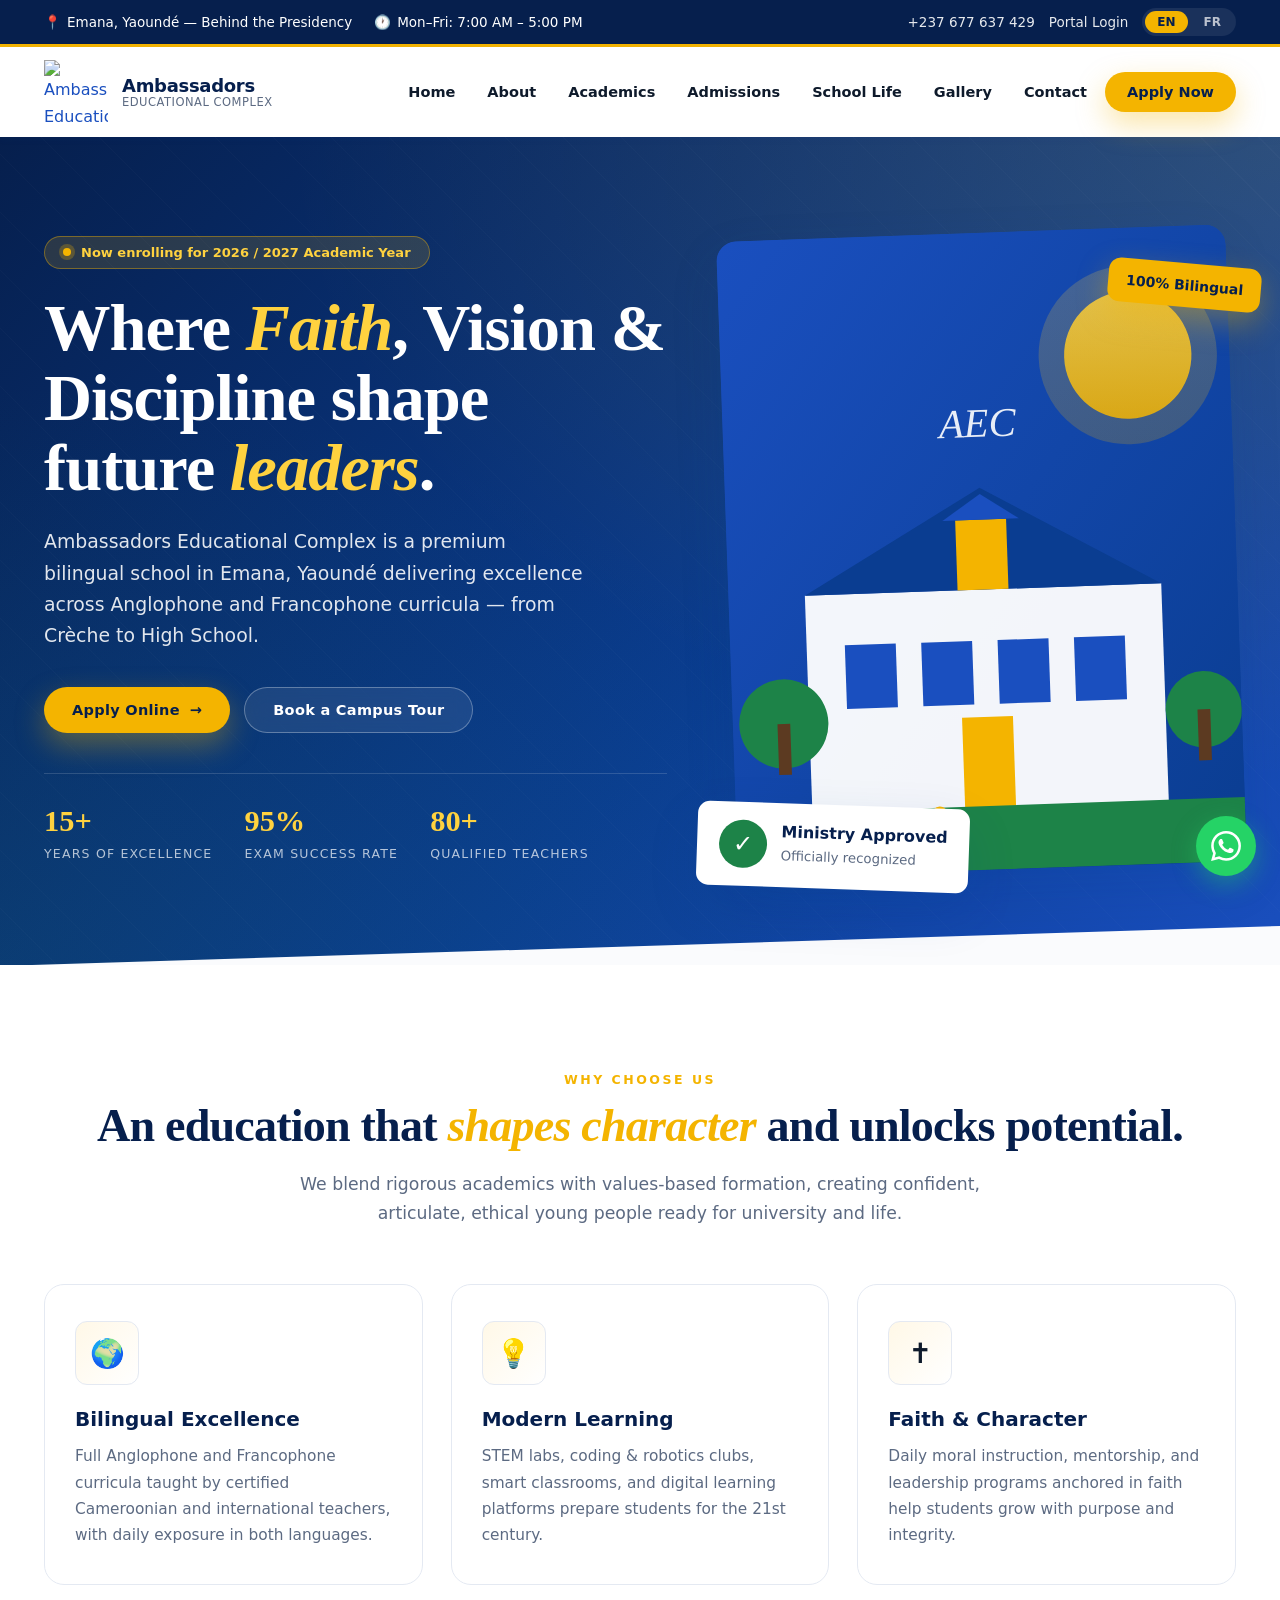
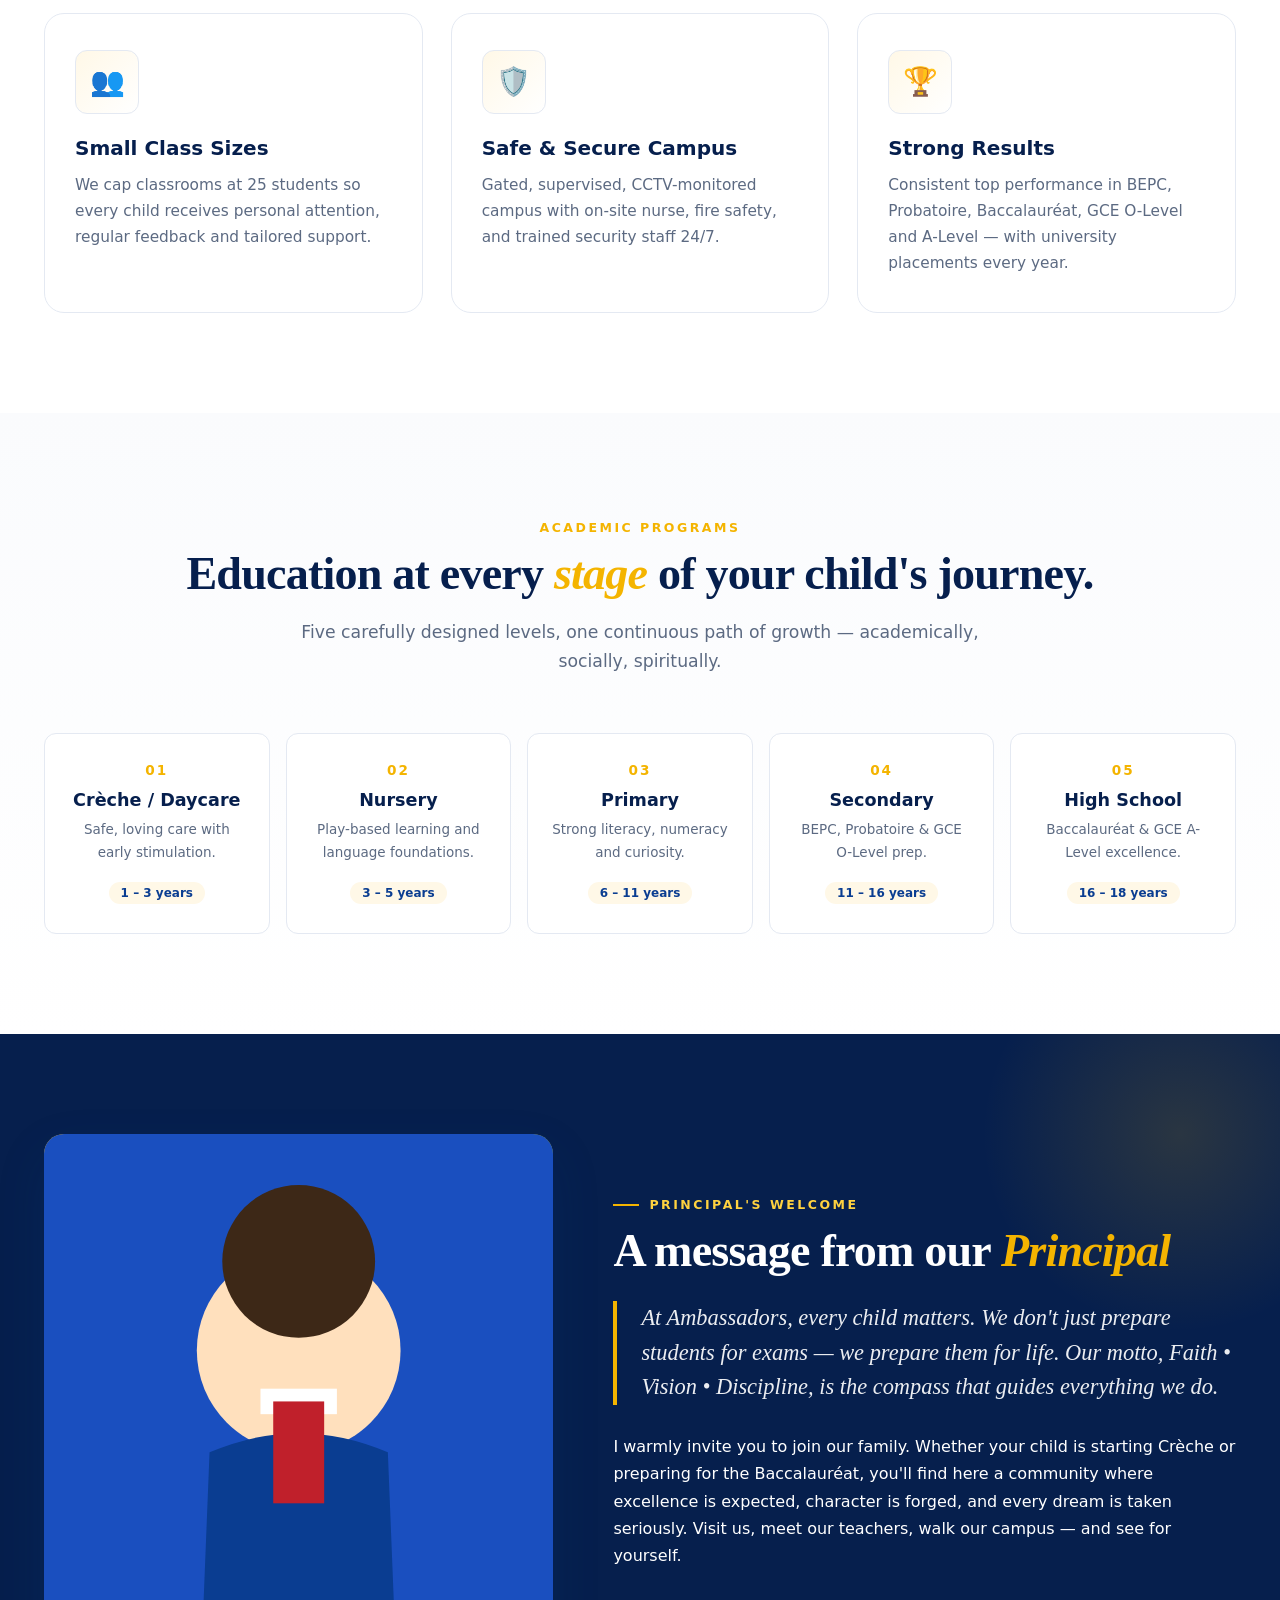
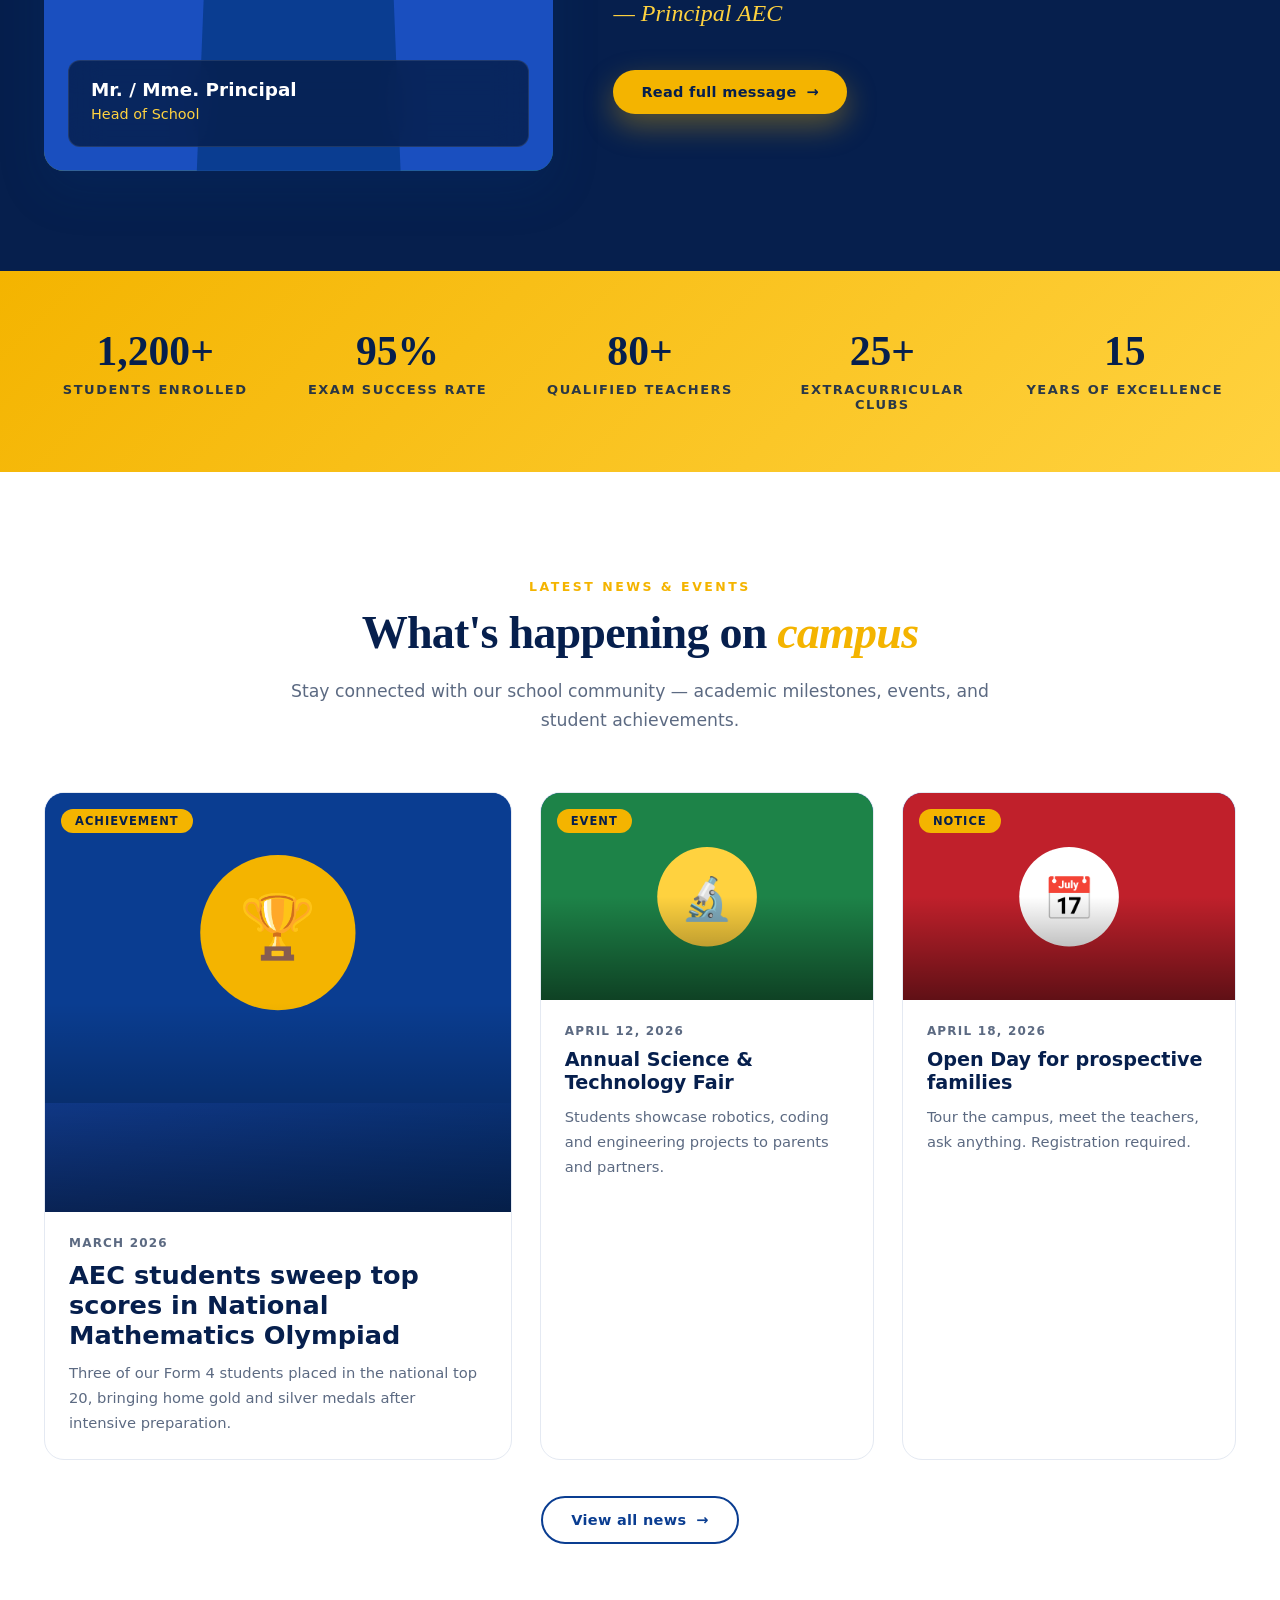
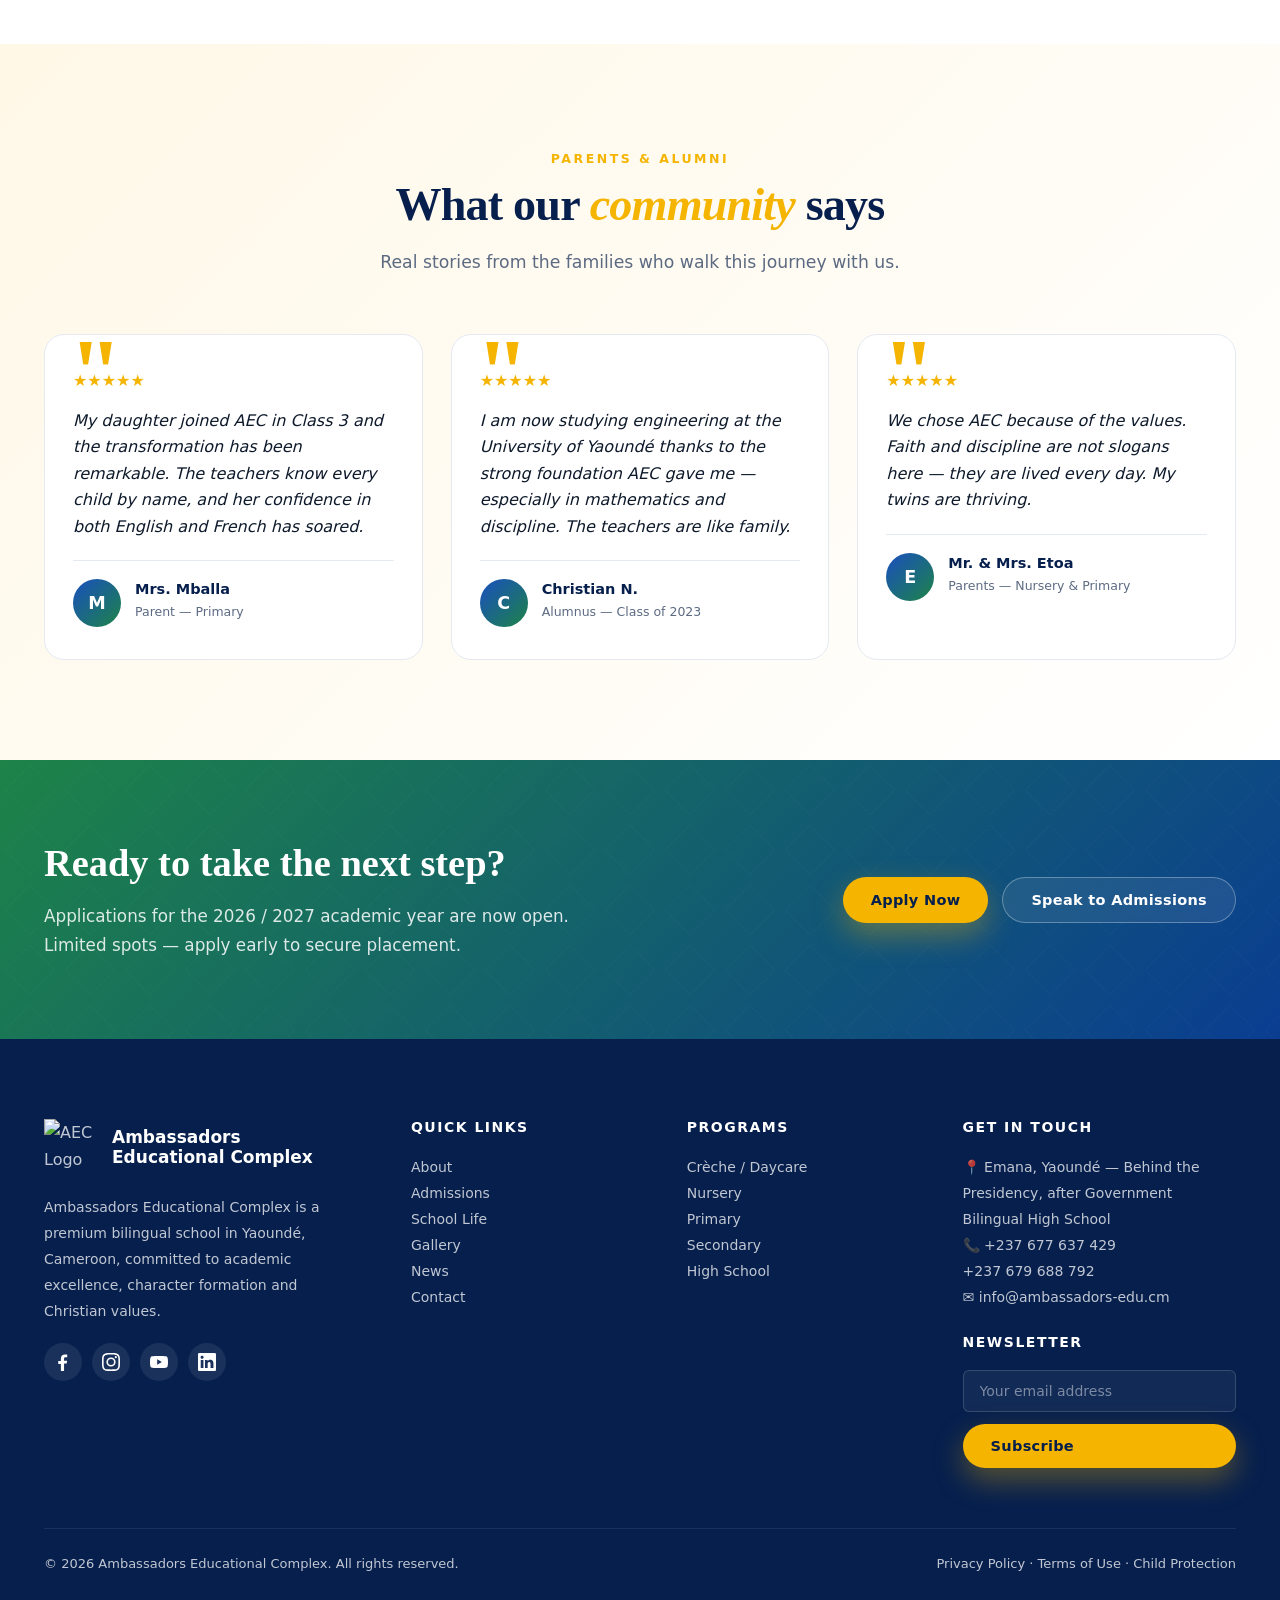
==== commit 6f3d3b1a: "Add files via upload" ====
--- a/index.html
+++ b/index.html
@@ -41,7 +41,591 @@
 </script>
 
 <link rel="icon" type="image/svg+xml" href="assets/logo.svg">
-<link rel="stylesheet" href="css/main.css">
+<style data-inlined="main">
+/* ============================================
+   AMBASSADORS EDUCATIONAL COMPLEX - Master CSS
+   Design system: Royal Blue + Gold + Emerald
+   ============================================ */
+
+@import url('https://fonts.googleapis.com/css2?family=Playfair+Display:wght@400;600;700;900&family=Poppins:wght@300;400;500;600;700;800&family=Open+Sans:wght@300;400;500;600;700&display=swap');
+
+:root {
+  --color-royal: #1A4FBF;
+  --color-royal-dark: #0A3D91;
+  --color-royal-deep: #061F4D;
+  --color-gold: #F4B400;
+  --color-gold-soft: #FFD23F;
+  --color-emerald: #1D8348;
+  --color-red: #C0202B;
+  --color-cream: #FFF8E7;
+  --color-bg: #FAFBFD;
+  --color-ink: #0E1A2B;
+  --color-muted: #5C6A82;
+  --color-line: #E4E9F2;
+  --color-white: #ffffff;
+
+  --font-display: 'Playfair Display', Georgia, serif;
+  --font-heading: 'Poppins', system-ui, sans-serif;
+  --font-body: 'Open Sans', system-ui, sans-serif;
+
+  --radius-sm: 6px;
+  --radius-md: 12px;
+  --radius-lg: 20px;
+  --radius-xl: 32px;
+
+  --shadow-sm: 0 2px 8px rgba(10, 61, 145, 0.06);
+  --shadow-md: 0 8px 24px rgba(10, 61, 145, 0.10);
+  --shadow-lg: 0 20px 50px rgba(10, 61, 145, 0.14);
+  --shadow-gold: 0 12px 30px rgba(244, 180, 0, 0.35);
+
+  --container: 1240px;
+  --header-height: 90px;
+
+  --ease: cubic-bezier(0.22, 1, 0.36, 1);
+}
+
+* { box-sizing: border-box; margin: 0; padding: 0; }
+
+html { scroll-behavior: smooth; }
+
+body {
+  font-family: var(--font-body);
+  font-size: 16px;
+  line-height: 1.7;
+  color: var(--color-ink);
+  background: var(--color-bg);
+  overflow-x: hidden;
+  -webkit-font-smoothing: antialiased;
+}
+
+img, svg, video { max-width: 100%; height: auto; display: block; }
+
+a { color: var(--color-royal); text-decoration: none; transition: color 0.2s var(--ease); }
+a:hover { color: var(--color-gold); }
+
+h1, h2, h3, h4, h5, h6 { font-family: var(--font-heading); font-weight: 700; line-height: 1.2; color: var(--color-royal-deep); }
+
+.container { max-width: var(--container); margin: 0 auto; padding: 0 24px; }
+
+/* ============ TOP BAR ============ */
+.topbar {
+  background: var(--color-royal-deep);
+  color: #fff;
+  font-size: 13.5px;
+  padding: 8px 0;
+  border-bottom: 3px solid var(--color-gold);
+}
+.topbar .container { display: flex; justify-content: space-between; align-items: center; gap: 16px; flex-wrap: wrap; }
+.topbar a { color: #fff; opacity: 0.9; }
+.topbar a:hover { color: var(--color-gold); opacity: 1; }
+.topbar .top-info { display: flex; gap: 22px; flex-wrap: wrap; }
+.topbar .top-info span { display: inline-flex; align-items: center; gap: 6px; }
+.topbar .top-actions { display: flex; gap: 14px; align-items: center; }
+.lang-switch { display: inline-flex; gap: 4px; background: rgba(255,255,255,0.08); border-radius: 100px; padding: 3px; }
+.lang-switch button {
+  background: none; border: 0; padding: 4px 12px; border-radius: 100px;
+  color: #fff; font: 600 12px var(--font-heading); cursor: pointer; opacity: 0.7;
+  transition: all 0.2s var(--ease);
+}
+.lang-switch button.active { background: var(--color-gold); color: var(--color-royal-deep); opacity: 1; }
+
+/* ============ HEADER ============ */
+.header {
+  background: #fff;
+  position: sticky; top: 0; z-index: 100;
+  box-shadow: var(--shadow-sm);
+  transition: box-shadow 0.3s var(--ease);
+}
+.header.scrolled { box-shadow: var(--shadow-md); }
+.header .container {
+  display: flex; align-items: center; justify-content: space-between;
+  min-height: var(--header-height);
+}
+.brand { display: flex; align-items: center; gap: 14px; }
+.brand img { width: 64px; height: 64px; }
+.brand-text { display: flex; flex-direction: column; line-height: 1.05; }
+.brand-text .brand-name {
+  font: 800 18px var(--font-heading); color: var(--color-royal-deep);
+  letter-spacing: -0.3px;
+}
+.brand-text .brand-tag { font-size: 11.5px; color: var(--color-muted); font-weight: 500; letter-spacing: 0.5px; text-transform: uppercase; }
+
+.nav { display: flex; align-items: center; gap: 6px; }
+.nav > ul { display: flex; list-style: none; gap: 4px; }
+.nav > ul > li { position: relative; }
+.nav > ul > li > a {
+  display: inline-block; padding: 12px 14px;
+  font: 600 14.5px var(--font-heading); color: var(--color-ink);
+  border-radius: var(--radius-sm); transition: all 0.2s var(--ease);
+}
+.nav > ul > li > a:hover { background: var(--color-cream); color: var(--color-royal-dark); }
+.nav > ul > li.has-mega:hover .mega { opacity: 1; visibility: visible; transform: translateY(0); }
+
+.mega {
+  position: absolute; top: calc(100% + 6px); left: 50%; transform: translateX(-50%) translateY(8px);
+  min-width: 540px; background: #fff; box-shadow: var(--shadow-lg);
+  border-radius: var(--radius-md); padding: 24px;
+  display: grid; grid-template-columns: 1fr 1fr; gap: 14px;
+  opacity: 0; visibility: hidden; transition: all 0.25s var(--ease);
+  border-top: 4px solid var(--color-gold);
+}
+.mega a {
+  display: flex; flex-direction: column; padding: 10px 12px; border-radius: var(--radius-sm);
+  color: var(--color-ink); transition: all 0.2s var(--ease);
+}
+.mega a:hover { background: var(--color-cream); color: var(--color-royal-dark); transform: translateX(4px); }
+.mega a strong { font: 600 14px var(--font-heading); display: block; }
+.mega a small { font-size: 12.5px; color: var(--color-muted); }
+
+.cta-pill {
+  background: var(--color-gold); color: var(--color-royal-deep) !important;
+  padding: 12px 22px !important; border-radius: 100px !important;
+  font-weight: 700 !important; box-shadow: var(--shadow-gold);
+}
+.cta-pill:hover { background: var(--color-gold-soft) !important; transform: translateY(-2px); }
+
+.menu-toggle { display: none; background: none; border: 0; cursor: pointer; padding: 8px; }
+.menu-toggle span {
+  display: block; width: 26px; height: 3px; background: var(--color-royal-deep);
+  border-radius: 2px; margin: 5px 0; transition: 0.3s;
+}
+
+/* ============ HERO ============ */
+.hero {
+  position: relative; overflow: hidden;
+  min-height: 92vh;
+  display: flex; align-items: center;
+  background:
+    radial-gradient(ellipse at top right, rgba(244,180,0,0.15) 0%, transparent 55%),
+    radial-gradient(ellipse at bottom left, rgba(29,131,72,0.12) 0%, transparent 50%),
+    linear-gradient(135deg, #061F4D 0%, #0A3D91 60%, #1A4FBF 100%);
+  color: #fff;
+  padding: 60px 0;
+}
+.hero::before {
+  content: ''; position: absolute; inset: 0;
+  background-image:
+    repeating-linear-gradient(45deg, transparent 0 40px, rgba(255,255,255,0.02) 40px 41px);
+  pointer-events: none;
+}
+.hero::after {
+  content: ''; position: absolute; bottom: -1px; left: 0; right: 0; height: 80px;
+  background: var(--color-bg);
+  clip-path: polygon(0 100%, 100% 100%, 100% 50%, 0 100%);
+}
+.hero .container { position: relative; z-index: 2; display: grid; grid-template-columns: 1.1fr 0.9fr; gap: 60px; align-items: center; }
+.hero-badge {
+  display: inline-flex; align-items: center; gap: 10px;
+  background: rgba(244,180,0,0.15); border: 1px solid rgba(244,180,0,0.4);
+  padding: 8px 18px; border-radius: 100px;
+  font: 600 13px var(--font-heading); color: var(--color-gold-soft);
+  margin-bottom: 24px;
+}
+.hero-badge .dot { width: 8px; height: 8px; background: var(--color-gold); border-radius: 50%; box-shadow: 0 0 0 4px rgba(244,180,0,0.25); }
+.hero h1 {
+  font-family: var(--font-display);
+  font-size: clamp(2.6rem, 5.2vw, 4.8rem);
+  font-weight: 900; line-height: 1.05; color: #fff;
+  margin-bottom: 24px; letter-spacing: -1px;
+}
+.hero h1 em { font-style: italic; color: var(--color-gold-soft); font-weight: 600; }
+.hero .lead {
+  font-size: 1.18rem; line-height: 1.65; color: rgba(255,255,255,0.88);
+  max-width: 540px; margin-bottom: 36px;
+}
+.hero-actions { display: flex; gap: 14px; flex-wrap: wrap; margin-bottom: 40px; }
+
+.btn {
+  display: inline-flex; align-items: center; gap: 10px;
+  padding: 14px 28px; border: 0; border-radius: 100px;
+  font: 700 14.5px var(--font-heading); cursor: pointer;
+  transition: all 0.25s var(--ease); text-decoration: none;
+  letter-spacing: 0.3px;
+}
+.btn-primary { background: var(--color-gold); color: var(--color-royal-deep); box-shadow: var(--shadow-gold); }
+.btn-primary:hover { background: var(--color-gold-soft); transform: translateY(-3px); color: var(--color-royal-deep); }
+.btn-ghost { background: rgba(255,255,255,0.08); color: #fff; border: 1.5px solid rgba(255,255,255,0.3); backdrop-filter: blur(10px); }
+.btn-ghost:hover { background: rgba(255,255,255,0.15); color: #fff; border-color: var(--color-gold); }
+.btn-emerald { background: var(--color-emerald); color: #fff; }
+.btn-emerald:hover { background: #156836; color: #fff; transform: translateY(-2px); }
+.btn-outline { background: transparent; color: var(--color-royal-dark); border: 2px solid var(--color-royal-dark); }
+.btn-outline:hover { background: var(--color-royal-dark); color: #fff; }
+
+.hero-stats { display: flex; gap: 32px; flex-wrap: wrap; padding-top: 30px; border-top: 1px solid rgba(255,255,255,0.15); }
+.hero-stat .num { font: 800 1.9rem var(--font-display); color: var(--color-gold-soft); display: block; }
+.hero-stat .lbl { font-size: 12.5px; color: rgba(255,255,255,0.7); text-transform: uppercase; letter-spacing: 1.2px; }
+
+.hero-visual { position: relative; }
+.hero-visual .frame {
+  position: relative; aspect-ratio: 4/5; border-radius: var(--radius-lg);
+  overflow: hidden; box-shadow: var(--shadow-lg);
+  background: linear-gradient(135deg, #1A4FBF 0%, #0A3D91 100%);
+  transform: rotate(-2deg);
+}
+.hero-visual .frame img { width: 100%; height: 100%; object-fit: cover; }
+.hero-visual .badge-card {
+  position: absolute; bottom: -20px; left: -30px;
+  background: #fff; padding: 18px 22px; border-radius: var(--radius-md);
+  box-shadow: var(--shadow-lg); display: flex; gap: 14px; align-items: center;
+  transform: rotate(2deg);
+}
+.hero-visual .badge-card .icon { width: 48px; height: 48px; border-radius: 50%; background: var(--color-emerald); display: flex; align-items: center; justify-content: center; color: #fff; font-size: 24px; }
+.hero-visual .badge-card .info strong { display: block; font: 700 16px var(--font-heading); color: var(--color-royal-deep); }
+.hero-visual .badge-card .info small { color: var(--color-muted); }
+
+.hero-visual .floater {
+  position: absolute; top: 30px; right: -25px;
+  background: var(--color-gold); color: var(--color-royal-deep);
+  padding: 14px 18px; border-radius: var(--radius-md);
+  font: 700 14px var(--font-heading); box-shadow: var(--shadow-gold);
+  transform: rotate(5deg);
+}
+
+/* ============ SECTION DEFAULTS ============ */
+.section { padding: 100px 0; position: relative; }
+.section-eyebrow {
+  display: inline-block; font: 700 12.5px var(--font-heading);
+  text-transform: uppercase; letter-spacing: 2.5px;
+  color: var(--color-gold); margin-bottom: 14px; padding-left: 36px; position: relative;
+}
+.section-eyebrow::before {
+  content: ''; position: absolute; left: 0; top: 50%; transform: translateY(-50%);
+  width: 26px; height: 2px; background: var(--color-gold);
+}
+.section-title {
+  font-family: var(--font-display);
+  font-size: clamp(2rem, 3.6vw, 3.2rem);
+  font-weight: 900; line-height: 1.1; color: var(--color-royal-deep);
+  margin-bottom: 18px; letter-spacing: -0.8px;
+}
+.section-title em { color: var(--color-gold); font-style: italic; }
+.section-sub { color: var(--color-muted); font-size: 1.08rem; max-width: 700px; margin-bottom: 56px; }
+.section-head { margin-bottom: 56px; }
+.section-head.center { text-align: center; }
+.section-head.center .section-eyebrow { padding: 0; }
+.section-head.center .section-eyebrow::before { display: none; }
+.section-head.center .section-sub { margin-left: auto; margin-right: auto; }
+
+/* ============ WHY US ============ */
+.why { background: #fff; }
+.why-grid { display: grid; grid-template-columns: repeat(3, 1fr); gap: 28px; }
+.why-card {
+  position: relative; padding: 36px 30px;
+  background: #fff; border: 1px solid var(--color-line);
+  border-radius: var(--radius-lg);
+  transition: all 0.35s var(--ease);
+  overflow: hidden;
+}
+.why-card::before {
+  content: ''; position: absolute; top: 0; left: 0; right: 0; height: 4px;
+  background: linear-gradient(90deg, var(--color-gold), var(--color-royal));
+  transform: scaleX(0); transform-origin: left; transition: transform 0.35s var(--ease);
+}
+.why-card:hover { transform: translateY(-6px); box-shadow: var(--shadow-lg); border-color: transparent; }
+.why-card:hover::before { transform: scaleX(1); }
+.why-icon {
+  width: 64px; height: 64px; border-radius: var(--radius-md);
+  background: linear-gradient(135deg, var(--color-cream), #fff);
+  border: 1px solid var(--color-line);
+  display: flex; align-items: center; justify-content: center;
+  font-size: 28px; margin-bottom: 22px;
+}
+.why-card h3 { font: 700 1.25rem var(--font-heading); margin-bottom: 12px; color: var(--color-royal-deep); }
+.why-card p { color: var(--color-muted); font-size: 0.96rem; }
+
+/* ============ ACADEMICS LEVELS ============ */
+.levels { background: linear-gradient(180deg, var(--color-bg) 0%, #fff 100%); }
+.levels-grid { display: grid; grid-template-columns: repeat(5, 1fr); gap: 16px; }
+.level-card {
+  background: #fff; border-radius: var(--radius-md);
+  padding: 28px 22px; text-align: center; border: 1px solid var(--color-line);
+  transition: all 0.3s var(--ease); cursor: pointer;
+}
+.level-card:hover {
+  transform: translateY(-8px); box-shadow: var(--shadow-md);
+  border-color: var(--color-gold); background: linear-gradient(180deg, #fff 0%, var(--color-cream) 100%);
+}
+.level-card .lvl-num {
+  font: 900 0.85rem var(--font-heading); color: var(--color-gold);
+  letter-spacing: 2px; margin-bottom: 12px;
+}
+.level-card h4 { font: 700 1.1rem var(--font-heading); color: var(--color-royal-deep); margin-bottom: 8px; }
+.level-card p { font-size: 13.5px; color: var(--color-muted); margin-bottom: 14px; }
+.level-card .age { font: 600 12px var(--font-heading); padding: 4px 12px; border-radius: 100px; background: var(--color-cream); color: var(--color-royal-dark); display: inline-block; }
+
+/* ============ PRINCIPAL ============ */
+.principal { background: var(--color-royal-deep); color: #fff; position: relative; overflow: hidden; }
+.principal::before {
+  content: ''; position: absolute; top: -100px; right: -100px; width: 400px; height: 400px;
+  background: radial-gradient(circle, var(--color-gold), transparent 70%); opacity: 0.15;
+}
+.principal .container { display: grid; grid-template-columns: 0.9fr 1.1fr; gap: 60px; align-items: center; position: relative; z-index: 2; }
+.principal .section-title { color: #fff; }
+.principal .section-eyebrow { color: var(--color-gold-soft); }
+.principal .quote {
+  font-family: var(--font-display); font-style: italic;
+  font-size: 1.4rem; line-height: 1.55; color: rgba(255,255,255,0.92);
+  margin: 24px 0 28px; padding-left: 24px; border-left: 4px solid var(--color-gold);
+}
+.principal-card {
+  position: relative; aspect-ratio: 4/5;
+  border-radius: var(--radius-lg); overflow: hidden;
+  background: linear-gradient(135deg, var(--color-gold) 0%, var(--color-emerald) 100%);
+  box-shadow: var(--shadow-lg);
+}
+.principal-card .info {
+  position: absolute; bottom: 24px; left: 24px; right: 24px;
+  background: rgba(6,31,77,0.85); backdrop-filter: blur(16px);
+  padding: 18px 22px; border-radius: var(--radius-md);
+  border: 1px solid rgba(255,255,255,0.1);
+}
+.principal-card .info strong { display: block; font: 700 1.15rem var(--font-heading); color: #fff; }
+.principal-card .info span { color: var(--color-gold-soft); font-size: 0.9rem; }
+.signature { font-family: var(--font-display); font-style: italic; font-size: 1.5rem; color: var(--color-gold-soft); }
+
+/* ============ NUMBERS BAND ============ */
+.numbers {
+  background: linear-gradient(135deg, var(--color-gold) 0%, var(--color-gold-soft) 100%);
+  padding: 60px 0;
+}
+.numbers-grid { display: grid; grid-template-columns: repeat(5, 1fr); gap: 20px; text-align: center; }
+.numbers-grid .num-item .n { font: 900 2.6rem var(--font-display); color: var(--color-royal-deep); display: block; line-height: 1; }
+.numbers-grid .num-item .l { font: 600 13px var(--font-heading); color: var(--color-royal-deep); text-transform: uppercase; letter-spacing: 1.5px; margin-top: 10px; display: block; opacity: 0.85; }
+
+/* ============ EVENTS / NEWS ============ */
+.news { background: #fff; }
+.news-grid { display: grid; grid-template-columns: 1.4fr 1fr 1fr; gap: 28px; }
+.news-card {
+  position: relative; border-radius: var(--radius-lg); overflow: hidden;
+  background: #fff; border: 1px solid var(--color-line);
+  transition: all 0.35s var(--ease); cursor: pointer;
+}
+.news-card:hover { transform: translateY(-6px); box-shadow: var(--shadow-md); }
+.news-card .img-wrap {
+  aspect-ratio: 16/10; background: linear-gradient(135deg, var(--color-royal) 0%, var(--color-royal-dark) 100%);
+  position: relative; overflow: hidden;
+}
+.news-card .img-wrap::after {
+  content: ''; position: absolute; inset: 0;
+  background: linear-gradient(180deg, transparent 50%, rgba(0,0,0,0.5) 100%);
+}
+.news-card.feat .img-wrap { aspect-ratio: 4/3.6; }
+.news-card .tag {
+  position: absolute; top: 16px; left: 16px; z-index: 2;
+  background: var(--color-gold); color: var(--color-royal-deep);
+  padding: 5px 14px; border-radius: 100px;
+  font: 700 11.5px var(--font-heading); text-transform: uppercase; letter-spacing: 1px;
+}
+.news-card .body { padding: 24px; }
+.news-card .meta { font: 600 12px var(--font-heading); color: var(--color-muted); text-transform: uppercase; letter-spacing: 1.2px; margin-bottom: 10px; }
+.news-card h3 { font: 700 1.2rem var(--font-heading); margin-bottom: 10px; color: var(--color-royal-deep); transition: color 0.2s; }
+.news-card:hover h3 { color: var(--color-royal); }
+.news-card p { color: var(--color-muted); font-size: 0.92rem; }
+.news-card.feat h3 { font-size: 1.6rem; }
+
+/* ============ TESTIMONIALS ============ */
+.testimonials {
+  background: linear-gradient(135deg, var(--color-cream) 0%, #fff 100%);
+  position: relative;
+}
+.test-grid { display: grid; grid-template-columns: repeat(3, 1fr); gap: 28px; }
+.test-card {
+  background: #fff; padding: 32px 28px; border-radius: var(--radius-lg);
+  border: 1px solid var(--color-line); position: relative;
+  transition: all 0.3s var(--ease);
+}
+.test-card::before {
+  content: '"'; position: absolute; top: -10px; left: 24px;
+  font: 900 6rem var(--font-display); color: var(--color-gold); line-height: 1;
+}
+.test-card:hover { transform: translateY(-4px); box-shadow: var(--shadow-md); }
+.test-card .stars { color: var(--color-gold); margin-bottom: 14px; font-size: 1rem; }
+.test-card .quote { font: 400 1rem var(--font-body); color: var(--color-ink); margin-bottom: 20px; line-height: 1.65; font-style: italic; }
+.test-card .author { display: flex; gap: 14px; align-items: center; padding-top: 18px; border-top: 1px solid var(--color-line); }
+.test-card .author .ava {
+  width: 48px; height: 48px; border-radius: 50%;
+  background: linear-gradient(135deg, var(--color-royal), var(--color-emerald));
+  color: #fff; display: flex; align-items: center; justify-content: center;
+  font: 700 1.1rem var(--font-heading);
+}
+.test-card .author strong { display: block; font: 700 14.5px var(--font-heading); color: var(--color-royal-deep); }
+.test-card .author span { font-size: 12.5px; color: var(--color-muted); }
+
+/* ============ CALL TO ACTION ============ */
+.cta-band {
+  background: linear-gradient(135deg, var(--color-emerald) 0%, var(--color-royal-dark) 100%);
+  position: relative; overflow: hidden; padding: 80px 0;
+  color: #fff;
+}
+.cta-band::before {
+  content: ''; position: absolute; top: 0; left: 0; right: 0; bottom: 0;
+  background-image: url("data:image/svg+xml,%3Csvg width='60' height='60' xmlns='http://www.w3.org/2000/svg'%3E%3Cpath d='M30 5 L55 30 L30 55 L5 30 Z' fill='none' stroke='%23ffffff' stroke-width='0.5' opacity='0.06'/%3E%3C/svg%3E");
+  pointer-events: none;
+}
+.cta-band .container { position: relative; z-index: 2; display: grid; grid-template-columns: 1.5fr 1fr; gap: 40px; align-items: center; }
+.cta-band h2 { font-family: var(--font-display); font-size: clamp(1.8rem, 3vw, 2.6rem); color: #fff; margin-bottom: 16px; }
+.cta-band p { color: rgba(255,255,255,0.85); font-size: 1.05rem; max-width: 580px; }
+.cta-band .acts { display: flex; gap: 14px; flex-wrap: wrap; justify-content: flex-end; }
+
+/* ============ FOOTER ============ */
+.footer {
+  background: var(--color-royal-deep);
+  color: rgba(255,255,255,0.75);
+  padding: 80px 0 0;
+}
+.footer-grid { display: grid; grid-template-columns: 1.4fr 1fr 1fr 1.2fr; gap: 48px; margin-bottom: 60px; }
+.footer h4 { color: #fff; font: 700 14px var(--font-heading); text-transform: uppercase; letter-spacing: 1.5px; margin-bottom: 20px; }
+.footer p, .footer li { font-size: 14px; line-height: 1.85; }
+.footer ul { list-style: none; }
+.footer a { color: rgba(255,255,255,0.75); }
+.footer a:hover { color: var(--color-gold); }
+.footer .brand-foot { display: flex; align-items: center; gap: 12px; margin-bottom: 20px; }
+.footer .brand-foot img { width: 56px; height: 56px; }
+.footer .brand-foot strong { color: #fff; font: 800 17px var(--font-heading); }
+
+.socials { display: flex; gap: 10px; margin-top: 18px; }
+.socials a {
+  width: 38px; height: 38px; border-radius: 50%;
+  background: rgba(255,255,255,0.08); display: flex; align-items: center; justify-content: center;
+  color: #fff; transition: all 0.25s var(--ease);
+}
+.socials a:hover { background: var(--color-gold); color: var(--color-royal-deep); transform: translateY(-3px); }
+
+.newsletter input {
+  width: 100%; padding: 12px 16px; border-radius: var(--radius-sm);
+  border: 1px solid rgba(255,255,255,0.15); background: rgba(255,255,255,0.05);
+  color: #fff; font: 400 14px var(--font-body); margin-bottom: 12px;
+}
+.newsletter input::placeholder { color: rgba(255,255,255,0.45); }
+.newsletter button { width: 100%; }
+
+.copy {
+  border-top: 1px solid rgba(255,255,255,0.08); padding: 24px 0;
+  display: flex; justify-content: space-between; align-items: center; gap: 20px; flex-wrap: wrap;
+  font-size: 13px;
+}
+
+/* ============ FLOATING WHATSAPP ============ */
+.whatsapp-float {
+  position: fixed; bottom: 24px; right: 24px; z-index: 99;
+  width: 60px; height: 60px; border-radius: 50%;
+  background: #25D366; color: #fff;
+  display: flex; align-items: center; justify-content: center;
+  box-shadow: 0 8px 24px rgba(37,211,102,0.4);
+  transition: all 0.3s var(--ease);
+  animation: pulse-wa 2.4s infinite;
+}
+.whatsapp-float:hover { transform: scale(1.1); color: #fff; }
+@keyframes pulse-wa {
+  0% { box-shadow: 0 0 0 0 rgba(37,211,102,0.5), 0 8px 24px rgba(37,211,102,0.4); }
+  70% { box-shadow: 0 0 0 18px rgba(37,211,102,0), 0 8px 24px rgba(37,211,102,0.4); }
+  100% { box-shadow: 0 0 0 0 rgba(37,211,102,0), 0 8px 24px rgba(37,211,102,0.4); }
+}
+
+/* ============ PAGE HEADER (sub-pages) ============ */
+.page-hero {
+  background: linear-gradient(135deg, var(--color-royal-deep) 0%, var(--color-royal-dark) 100%);
+  color: #fff; padding: 90px 0 70px; position: relative; overflow: hidden;
+}
+.page-hero::after {
+  content: ''; position: absolute; bottom: 0; left: 0; right: 0; height: 60px;
+  background: var(--color-bg); clip-path: polygon(0 100%, 100% 100%, 100% 30%, 0 100%);
+}
+.breadcrumbs { font-size: 13px; color: rgba(255,255,255,0.7); margin-bottom: 14px; }
+.breadcrumbs a { color: rgba(255,255,255,0.85); }
+.breadcrumbs a:hover { color: var(--color-gold); }
+.page-hero h1 { font: 900 clamp(2.2rem, 4.4vw, 3.8rem) var(--font-display); color: #fff; margin-bottom: 12px; letter-spacing: -1px; }
+.page-hero p { font-size: 1.15rem; color: rgba(255,255,255,0.85); max-width: 700px; }
+
+/* ============ FORMS ============ */
+.form-row { display: grid; grid-template-columns: 1fr 1fr; gap: 20px; margin-bottom: 20px; }
+.form-group { margin-bottom: 20px; }
+.form-group label {
+  display: block; font: 600 13px var(--font-heading); color: var(--color-royal-deep);
+  margin-bottom: 8px; text-transform: uppercase; letter-spacing: 0.5px;
+}
+.form-group input, .form-group select, .form-group textarea {
+  width: 100%; padding: 13px 16px; border: 1.5px solid var(--color-line);
+  border-radius: var(--radius-sm); font: 400 15px var(--font-body); color: var(--color-ink);
+  background: #fff; transition: all 0.2s var(--ease);
+}
+.form-group input:focus, .form-group select:focus, .form-group textarea:focus {
+  outline: 0; border-color: var(--color-royal); box-shadow: 0 0 0 4px rgba(26,79,191,0.1);
+}
+.form-group textarea { min-height: 130px; resize: vertical; }
+
+/* ============ TABLES ============ */
+table.tbl {
+  width: 100%; border-collapse: collapse; margin: 24px 0;
+  background: #fff; border-radius: var(--radius-md); overflow: hidden;
+  box-shadow: var(--shadow-sm);
+}
+table.tbl th { background: var(--color-royal-deep); color: #fff; padding: 14px 18px; text-align: left; font: 700 13px var(--font-heading); text-transform: uppercase; letter-spacing: 1px; }
+table.tbl td { padding: 14px 18px; border-bottom: 1px solid var(--color-line); font-size: 14.5px; }
+table.tbl tr:last-child td { border-bottom: 0; }
+table.tbl tr:hover { background: var(--color-cream); }
+
+/* ============ ACCORDION ============ */
+.acc-item { background: #fff; border: 1px solid var(--color-line); border-radius: var(--radius-md); margin-bottom: 12px; overflow: hidden; }
+.acc-item summary {
+  padding: 18px 22px; font: 600 1rem var(--font-heading); color: var(--color-royal-deep);
+  cursor: pointer; list-style: none; display: flex; justify-content: space-between; align-items: center;
+}
+.acc-item summary::-webkit-details-marker { display: none; }
+.acc-item summary::after { content: '+'; font-size: 1.5rem; color: var(--color-gold); transition: transform 0.2s; }
+.acc-item[open] summary::after { transform: rotate(45deg); }
+.acc-item .acc-body { padding: 0 22px 20px; color: var(--color-muted); }
+
+/* ============ UTILITIES ============ */
+.hidden { display: none !important; }
+.txt-c { text-align: center; }
+.mt-1 { margin-top: 12px; }
+.mt-2 { margin-top: 24px; }
+.mt-3 { margin-top: 36px; }
+.mb-2 { margin-bottom: 24px; }
+.gap-grid-2 { display: grid; grid-template-columns: 1fr 1fr; gap: 30px; }
+.gap-grid-3 { display: grid; grid-template-columns: repeat(3, 1fr); gap: 24px; }
+
+/* ============ ANIMATIONS ============ */
+@keyframes fadeUp {
+  from { opacity: 0; transform: translateY(30px); }
+  to { opacity: 1; transform: translateY(0); }
+}
+.reveal { opacity: 0; }
+.reveal.in { animation: fadeUp 0.8s var(--ease) forwards; }
+
+/* ============ RESPONSIVE ============ */
+@media (max-width: 1024px) {
+  .hero .container, .principal .container, .cta-band .container { grid-template-columns: 1fr; }
+  .why-grid, .gap-grid-3 { grid-template-columns: repeat(2, 1fr); }
+  .levels-grid { grid-template-columns: repeat(3, 1fr); }
+  .news-grid { grid-template-columns: 1fr 1fr; }
+  .news-card.feat { grid-column: 1 / -1; }
+  .test-grid { grid-template-columns: 1fr; }
+  .footer-grid { grid-template-columns: 1fr 1fr; }
+  .numbers-grid { grid-template-columns: repeat(3, 1fr); }
+  .nav { display: none; position: absolute; top: 100%; left: 0; right: 0; background: #fff; padding: 20px; box-shadow: var(--shadow-lg); flex-direction: column; align-items: stretch; }
+  .nav.open { display: flex; }
+  .nav > ul { flex-direction: column; }
+  .menu-toggle { display: block; }
+  .mega { position: static; transform: none; min-width: auto; opacity: 1; visibility: visible; box-shadow: none; padding: 0 0 0 16px; grid-template-columns: 1fr; }
+  .cta-band .acts { justify-content: flex-start; }
+}
+@media (max-width: 640px) {
+  .section { padding: 70px 0; }
+  .why-grid, .gap-grid-2, .gap-grid-3, .levels-grid, .news-grid, .footer-grid, .numbers-grid, .form-row { grid-template-columns: 1fr; }
+  .topbar { font-size: 12px; }
+  .topbar .top-info { gap: 12px; }
+  .hero { min-height: auto; padding: 50px 0; }
+  .hero h1 { font-size: 2.2rem; }
+  .hero-stats { gap: 20px; }
+  .brand-text .brand-name { font-size: 15px; }
+  .brand-text .brand-tag { font-size: 10px; }
+  .brand img { width: 52px; height: 52px; }
+  .copy { flex-direction: column; text-align: center; }
+}
+
+</style>
 </head>
 <body>
 
@@ -488,7 +1072,625 @@
   </div>
 </footer>
 
-<script src="js/translations.js"></script>
-<script src="js/app.js"></script>
+<script data-inlined="translations">
+/* ============================================
+   AEC Website - Bilingual Translations
+   English (en) + French (fr)
+   To edit content, modify the values below.
+   ============================================ */
+
+const TRANSLATIONS = {
+  en: {
+    // Top bar
+    "top.location": "Emana, Yaoundé — Behind the Presidency",
+    "top.hours": "Mon–Fri: 7:00 AM – 5:00 PM",
+    "top.portal": "Portal Login",
+    "top.apply": "Admissions",
+
+    // Navigation
+    "nav.home": "Home",
+    "nav.about": "About",
+    "nav.about.history": "Our History",
+    "nav.about.history.d": "Founding story & milestones",
+    "nav.about.mission": "Mission & Vision",
+    "nav.about.mission.d": "Where we are headed",
+    "nav.about.values": "Core Values",
+    "nav.about.values.d": "Faith • Vision • Discipline",
+    "nav.about.leadership": "Leadership Team",
+    "nav.about.leadership.d": "Meet our directors",
+    "nav.academics": "Academics",
+    "nav.academics.creche": "Crèche & Nursery",
+    "nav.academics.creche.d": "Ages 1 – 5 years",
+    "nav.academics.primary": "Primary School",
+    "nav.academics.primary.d": "Class 1 to Class 6",
+    "nav.academics.secondary": "Secondary",
+    "nav.academics.secondary.d": "Form 1 – Form 5 / 6e – 3e",
+    "nav.academics.high": "High School",
+    "nav.academics.high.d": "GCE A-Level / Baccalauréat",
+    "nav.admissions": "Admissions",
+    "nav.school_life": "School Life",
+    "nav.results": "Results",
+    "nav.gallery": "Gallery",
+    "nav.news": "News",
+    "nav.contact": "Contact",
+    "nav.apply": "Apply Now",
+
+    // Hero
+    "hero.badge": "Now enrolling for 2026 / 2027 Academic Year",
+    "hero.title": "Where <em>Faith</em>, Vision & Discipline shape future <em>leaders</em>.",
+    "hero.lead": "Ambassadors Educational Complex is a premium bilingual school in Emana, Yaoundé delivering excellence across Anglophone and Francophone curricula — from Crèche to High School.",
+    "hero.cta1": "Apply Online",
+    "hero.cta2": "Book a Campus Tour",
+    "hero.cta3": "Download Prospectus",
+    "hero.stat1": "Years of excellence",
+    "hero.stat2": "Exam success rate",
+    "hero.stat3": "Qualified teachers",
+    "hero.float": "100% Bilingual",
+    "hero.badge_card1": "Ministry Approved",
+    "hero.badge_card2": "Officially recognized",
+
+    // Why us
+    "why.eyebrow": "Why Choose Us",
+    "why.title": "An education that <em>shapes character</em> and unlocks potential.",
+    "why.sub": "We blend rigorous academics with values-based formation, creating confident, articulate, ethical young people ready for university and life.",
+    "why.c1.t": "Bilingual Excellence",
+    "why.c1.d": "Full Anglophone and Francophone curricula taught by certified Cameroonian and international teachers, with daily exposure in both languages.",
+    "why.c2.t": "Modern Learning",
+    "why.c2.d": "STEM labs, coding & robotics clubs, smart classrooms, and digital learning platforms prepare students for the 21st century.",
+    "why.c3.t": "Faith & Character",
+    "why.c3.d": "Daily moral instruction, mentorship, and leadership programs anchored in faith help students grow with purpose and integrity.",
+    "why.c4.t": "Small Class Sizes",
+    "why.c4.d": "We cap classrooms at 25 students so every child receives personal attention, regular feedback and tailored support.",
+    "why.c5.t": "Safe & Secure Campus",
+    "why.c5.d": "Gated, supervised, CCTV-monitored campus with on-site nurse, fire safety, and trained security staff 24/7.",
+    "why.c6.t": "Strong Results",
+    "why.c6.d": "Consistent top performance in BEPC, Probatoire, Baccalauréat, GCE O-Level and A-Level — with university placements every year.",
+
+    // Levels
+    "levels.eyebrow": "Academic Programs",
+    "levels.title": "Education at every <em>stage</em> of your child's journey.",
+    "levels.sub": "Five carefully designed levels, one continuous path of growth — academically, socially, spiritually.",
+    "lvl1.t": "Crèche / Daycare", "lvl1.d": "Safe, loving care with early stimulation.", "lvl1.a": "1 – 3 years",
+    "lvl2.t": "Nursery", "lvl2.d": "Play-based learning and language foundations.", "lvl2.a": "3 – 5 years",
+    "lvl3.t": "Primary", "lvl3.d": "Strong literacy, numeracy and curiosity.", "lvl3.a": "6 – 11 years",
+    "lvl4.t": "Secondary", "lvl4.d": "BEPC, Probatoire & GCE O-Level prep.", "lvl4.a": "11 – 16 years",
+    "lvl5.t": "High School", "lvl5.d": "Baccalauréat & GCE A-Level excellence.", "lvl5.a": "16 – 18 years",
+
+    // Principal
+    "prin.eyebrow": "Principal's Welcome",
+    "prin.title": "A message from our <em>Principal</em>",
+    "prin.quote": "At Ambassadors, every child matters. We don't just prepare students for exams — we prepare them for life. Our motto, Faith • Vision • Discipline, is the compass that guides everything we do.",
+    "prin.body": "I warmly invite you to join our family. Whether your child is starting Crèche or preparing for the Baccalauréat, you'll find here a community where excellence is expected, character is forged, and every dream is taken seriously. Visit us, meet our teachers, walk our campus — and see for yourself.",
+    "prin.signed": "Mr. / Mme. Principal",
+    "prin.role": "Head of School",
+    "prin.cta": "Read full message",
+
+    // Numbers
+    "num1": "Students enrolled", "num2": "Exam success rate", "num3": "Qualified teachers",
+    "num4": "Extracurricular clubs", "num5": "Years of excellence",
+
+    // News
+    "news.eyebrow": "Latest News & Events",
+    "news.title": "What's happening on <em>campus</em>",
+    "news.sub": "Stay connected with our school community — academic milestones, events, and student achievements.",
+    "n1.tag": "Achievement", "n1.date": "March 2026",
+    "n1.t": "AEC students sweep top scores in National Mathematics Olympiad",
+    "n1.d": "Three of our Form 4 students placed in the national top 20, bringing home gold and silver medals after intensive preparation.",
+    "n2.tag": "Event", "n2.date": "April 12, 2026",
+    "n2.t": "Annual Science & Technology Fair",
+    "n2.d": "Students showcase robotics, coding and engineering projects to parents and partners.",
+    "n3.tag": "Notice", "n3.date": "April 18, 2026",
+    "n3.t": "Open Day for prospective families",
+    "n3.d": "Tour the campus, meet the teachers, ask anything. Registration required.",
+    "news.more": "View all news",
+
+    // Testimonials
+    "test.eyebrow": "Parents & Alumni",
+    "test.title": "What our <em>community</em> says",
+    "test.sub": "Real stories from the families who walk this journey with us.",
+    "t1.q": "My daughter joined AEC in Class 3 and the transformation has been remarkable. The teachers know every child by name, and her confidence in both English and French has soared.",
+    "t1.n": "Mrs. Mballa", "t1.r": "Parent — Primary",
+    "t2.q": "I am now studying engineering at the University of Yaoundé thanks to the strong foundation AEC gave me — especially in mathematics and discipline. The teachers are like family.",
+    "t2.n": "Christian N.", "t2.r": "Alumnus — Class of 2023",
+    "t3.q": "We chose AEC because of the values. Faith and discipline are not slogans here — they are lived every day. My twins are thriving.",
+    "t3.n": "Mr. & Mrs. Etoa", "t3.r": "Parents — Nursery & Primary",
+
+    // CTA band
+    "cta.title": "Ready to take the next step?",
+    "cta.body": "Applications for the 2026 / 2027 academic year are now open. Limited spots — apply early to secure placement.",
+    "cta.b1": "Apply Now", "cta.b2": "Speak to Admissions",
+
+    // Footer
+    "foot.about": "Ambassadors Educational Complex is a premium bilingual school in Yaoundé, Cameroon, committed to academic excellence, character formation and Christian values.",
+    "foot.quick": "Quick Links",
+    "foot.programs": "Programs",
+    "foot.contact": "Get in Touch",
+    "foot.newsletter": "Newsletter",
+    "foot.news_d": "Subscribe for academic updates and events.",
+    "foot.email_ph": "Your email address",
+    "foot.subscribe": "Subscribe",
+    "foot.copy": "© 2026 Ambassadors Educational Complex. All rights reserved.",
+    "foot.privacy": "Privacy Policy",
+    "foot.terms": "Terms of Use",
+    "foot.child": "Child Protection",
+
+    // About page
+    "about.h1": "About Our School",
+    "about.lead": "Founded on the pillars of Faith, Vision and Discipline — Ambassadors is more than a school. It is a community.",
+    "about.history.t": "Our Story",
+    "about.history.p1": "Ambassadors Educational Complex was established in Emana, Yaoundé with a clear mission: to deliver high-quality bilingual education accessible to Cameroonian families, while shaping young people of integrity and ambition.",
+    "about.history.p2": "From modest beginnings, we have grown into a thriving complex serving children from Crèche through High School, with a growing alumni network in universities at home and abroad.",
+    "about.mv.t": "Mission & Vision",
+    "about.mv.mission_h": "Our Mission",
+    "about.mv.mission": "To provide rigorous, holistic, bilingual education that develops competent, confident and morally grounded young people prepared to lead in their communities and the world.",
+    "about.mv.vision_h": "Our Vision",
+    "about.mv.vision": "To be the leading bilingual school in Central Africa, recognized for academic excellence, character formation and innovation in teaching.",
+    "about.values.t": "Core Values",
+    "about.val.faith": "Faith — A worldview anchored in moral and spiritual truth.",
+    "about.val.vision": "Vision — Looking beyond today to shape the future.",
+    "about.val.discipline": "Discipline — Order, focus and respect in everything we do.",
+    "about.val.excellence": "Excellence — Always pursuing the highest standard.",
+    "about.val.integrity": "Integrity — Honesty in word and action.",
+    "about.val.respect": "Respect — Honouring every person and every culture.",
+    "about.val.innovation": "Innovation — Embracing modern tools and ideas.",
+    "about.val.leadership": "Leadership — Raising young people who serve and inspire.",
+
+    // Admissions
+    "adm.h1": "Admissions",
+    "adm.lead": "We welcome families who share our values and want the best for their children. Apply in three simple steps.",
+    "adm.s1.t": "Step 1 — Submit Application",
+    "adm.s1.d": "Complete the online application form below or download the PDF. Provide academic records and birth certificate.",
+    "adm.s2.t": "Step 2 — Entrance Assessment",
+    "adm.s2.d": "Children from Class 2 onwards take a short placement test in English, French and Mathematics. Younger children attend a friendly observation session.",
+    "adm.s3.t": "Step 3 — Family Interview & Confirmation",
+    "adm.s3.d": "Parents meet with the Head of School. Once admitted, pay the registration fee to confirm placement.",
+    "adm.req.t": "Required Documents",
+    "adm.req.1": "Completed application form",
+    "adm.req.2": "Birth certificate (copy)",
+    "adm.req.3": "Most recent school report card",
+    "adm.req.4": "Two recent passport photographs",
+    "adm.req.5": "Vaccination record",
+    "adm.req.6": "Transfer certificate (if applicable)",
+    "adm.fees.t": "Tuition & Fees",
+    "adm.fees.note": "Fees are payable in three installments. Payment is accepted via MTN Mobile Money, Orange Money or bank transfer. Sibling and scholarship discounts are available.",
+    "adm.fees.lvl": "Level",
+    "adm.fees.tuition": "Annual Tuition (FCFA)",
+    "adm.fees.reg": "Registration",
+    "adm.faq.t": "Frequently Asked Questions",
+    "adm.faq.q1": "When does the academic year begin?",
+    "adm.faq.a1": "The school year starts in early September and ends in late June, structured into three terms.",
+    "adm.faq.q2": "Do you offer scholarships?",
+    "adm.faq.a2": "Yes — merit and need-based scholarships are awarded each year. Contact admissions for the application form.",
+    "adm.faq.q3": "What language is used in class?",
+    "adm.faq.a3": "Our Anglophone and Francophone sections each follow the official Cameroonian curriculum, with cross-language enrichment classes.",
+    "adm.faq.q4": "Is there transport?",
+    "adm.faq.a4": "Yes, secure school transport is available across Yaoundé. Routes and fees are listed on the Boarding & Transport page.",
+    "adm.form.t": "Apply Online",
+    "adm.form.sub": "Complete the form below — our admissions team will respond within 48 hours.",
+
+    // Contact
+    "contact.h1": "Contact Us",
+    "contact.lead": "We'd love to hear from you. Visit us, write to us, or chat instantly on WhatsApp.",
+    "contact.address.t": "Address",
+    "contact.address.v": "Emana, Yaoundé — Behind the Presidency, after Government Bilingual High School",
+    "contact.phone.t": "Phone & WhatsApp",
+    "contact.email.t": "Email",
+    "contact.hours.t": "Office Hours",
+    "contact.hours.v": "Monday – Friday: 7:00 AM – 5:00 PM<br>Saturday: 8:00 AM – 12:00 PM",
+    "contact.form.t": "Send a Message",
+    "contact.form.name": "Full Name", "contact.form.email": "Email", "contact.form.phone": "Phone",
+    "contact.form.subject": "Subject", "contact.form.message": "Your Message", "contact.form.submit": "Send Message",
+    "contact.wa": "Chat on WhatsApp",
+
+    // Gallery
+    "gal.h1": "Gallery",
+    "gal.lead": "Moments from our classrooms, our events and our community life.",
+    "gal.tab.all": "All", "gal.tab.class": "Classrooms", "gal.tab.events": "Events",
+    "gal.tab.sports": "Sports", "gal.tab.grad": "Graduation", "gal.tab.trips": "Excursions",
+
+    // School life
+    "life.h1": "School Life",
+    "life.lead": "Beyond the classroom, our students grow through clubs, sports, music, arts, faith and service.",
+
+    // Results
+    "results.h1": "Results & Achievements",
+    "results.lead": "Our students consistently perform among the top in national and international assessments.",
+
+    // Form labels (shared)
+    "f.first": "First Name", "f.last": "Last Name", "f.dob": "Date of Birth",
+    "f.parent": "Parent / Guardian Name", "f.relation": "Relationship",
+    "f.level": "Level Applied For", "f.year": "Academic Year",
+    "f.previous": "Previous School (if any)", "f.notes": "Additional Notes",
+    "f.submit": "Submit Application",
+    "f.choose": "-- Choose --"
+  },
+
+  fr: {
+    // Top bar
+    "top.location": "Emana, Yaoundé — Derrière la Présidence",
+    "top.hours": "Lun–Ven: 7h00 – 17h00",
+    "top.portal": "Connexion Portail",
+    "top.apply": "Admissions",
+
+    // Navigation
+    "nav.home": "Accueil",
+    "nav.about": "À Propos",
+    "nav.about.history": "Notre Histoire",
+    "nav.about.history.d": "Origines et étapes clés",
+    "nav.about.mission": "Mission & Vision",
+    "nav.about.mission.d": "Notre cap pour demain",
+    "nav.about.values": "Valeurs",
+    "nav.about.values.d": "Foi • Vision • Discipline",
+    "nav.about.leadership": "Direction",
+    "nav.about.leadership.d": "Notre équipe dirigeante",
+    "nav.academics": "Académique",
+    "nav.academics.creche": "Crèche & Maternelle",
+    "nav.academics.creche.d": "1 à 5 ans",
+    "nav.academics.primary": "Primaire",
+    "nav.academics.primary.d": "CP au CM2",
+    "nav.academics.secondary": "Secondaire",
+    "nav.academics.secondary.d": "6e – 3e / Form 1 – 5",
+    "nav.academics.high": "Lycée",
+    "nav.academics.high.d": "Baccalauréat / GCE A-Level",
+    "nav.admissions": "Admissions",
+    "nav.school_life": "Vie Scolaire",
+    "nav.results": "Résultats",
+    "nav.gallery": "Galerie",
+    "nav.news": "Actualités",
+    "nav.contact": "Contact",
+    "nav.apply": "Inscrivez-vous",
+
+    // Hero
+    "hero.badge": "Inscriptions ouvertes pour l'année scolaire 2026 / 2027",
+    "hero.title": "Là où la <em>Foi</em>, la Vision et la Discipline forgent les <em>leaders</em> de demain.",
+    "hero.lead": "Ambassadors Educational Complex est une école bilingue de premier plan située à Emana, Yaoundé. Excellence garantie dans les programmes anglophone et francophone — de la crèche au lycée.",
+    "hero.cta1": "Postuler en ligne",
+    "hero.cta2": "Visiter le Campus",
+    "hero.cta3": "Télécharger le Prospectus",
+    "hero.stat1": "Années d'excellence",
+    "hero.stat2": "Taux de réussite",
+    "hero.stat3": "Enseignants qualifiés",
+    "hero.float": "100% Bilingue",
+    "hero.badge_card1": "Agréé par le Ministère",
+    "hero.badge_card2": "Officiellement reconnu",
+
+    // Why us
+    "why.eyebrow": "Pourquoi Nous Choisir",
+    "why.title": "Une éducation qui <em>forge le caractère</em> et révèle le potentiel.",
+    "why.sub": "Nous combinons rigueur académique et formation morale pour bâtir des jeunes confiants, réfléchis et prêts pour l'université comme pour la vie.",
+    "why.c1.t": "Excellence Bilingue",
+    "why.c1.d": "Programmes anglophone et francophone complets, dispensés par des enseignants certifiés, avec une exposition quotidienne dans les deux langues.",
+    "why.c2.t": "Apprentissage Moderne",
+    "why.c2.d": "Laboratoires STEM, clubs de codage et de robotique, salles connectées et plateformes numériques pour préparer le 21e siècle.",
+    "why.c3.t": "Foi & Caractère",
+    "why.c3.d": "Instruction morale, mentorat et programmes de leadership ancrés dans la foi pour grandir avec sens et intégrité.",
+    "why.c4.t": "Petits Effectifs",
+    "why.c4.d": "Maximum 25 élèves par classe afin que chaque enfant bénéficie d'une attention personnalisée et d'un suivi régulier.",
+    "why.c5.t": "Campus Sûr",
+    "why.c5.d": "Site clôturé, vidéo-surveillé, infirmier sur place, sécurité formée 24/7 et procédures d'urgence.",
+    "why.c6.t": "Résultats Solides",
+    "why.c6.d": "Performances constantes au BEPC, Probatoire, Baccalauréat, GCE O-Level et A-Level — avec placements universitaires chaque année.",
+
+    // Levels
+    "levels.eyebrow": "Programmes Scolaires",
+    "levels.title": "Une éducation pour chaque <em>étape</em> de la vie de votre enfant.",
+    "levels.sub": "Cinq cycles soigneusement conçus, un parcours continu de croissance — académique, sociale, spirituelle.",
+    "lvl1.t": "Crèche", "lvl1.d": "Accueil sécurisé et stimulation précoce.", "lvl1.a": "1 – 3 ans",
+    "lvl2.t": "Maternelle", "lvl2.d": "Apprentissage par le jeu et bases linguistiques.", "lvl2.a": "3 – 5 ans",
+    "lvl3.t": "Primaire", "lvl3.d": "Lecture, calcul et curiosité solides.", "lvl3.a": "6 – 11 ans",
+    "lvl4.t": "Secondaire", "lvl4.d": "Préparation au BEPC, Probatoire & GCE O-Level.", "lvl4.a": "11 – 16 ans",
+    "lvl5.t": "Lycée", "lvl5.d": "Excellence au Baccalauréat & GCE A-Level.", "lvl5.a": "16 – 18 ans",
+
+    // Principal
+    "prin.eyebrow": "Mot du Directeur",
+    "prin.title": "Un message de notre <em>Direction</em>",
+    "prin.quote": "À Ambassadors, chaque enfant compte. Nous ne préparons pas seulement aux examens — nous préparons à la vie. Notre devise, Foi • Vision • Discipline, est la boussole de tout ce que nous faisons.",
+    "prin.body": "Je vous invite chaleureusement à rejoindre notre famille. Que votre enfant entre en crèche ou prépare le Baccalauréat, vous trouverez ici une communauté où l'excellence est attendue, le caractère est forgé et chaque rêve est pris au sérieux.",
+    "prin.signed": "M. / Mme. la Directrice",
+    "prin.role": "Direction Générale",
+    "prin.cta": "Lire le message complet",
+
+    // Numbers
+    "num1": "Élèves inscrits", "num2": "Taux de réussite", "num3": "Enseignants qualifiés",
+    "num4": "Clubs et activités", "num5": "Années d'excellence",
+
+    // News
+    "news.eyebrow": "Actualités & Événements",
+    "news.title": "Ce qui se passe sur le <em>campus</em>",
+    "news.sub": "Restez connectés à notre communauté — réussites scolaires, événements et succès des élèves.",
+    "n1.tag": "Réussite", "n1.date": "Mars 2026",
+    "n1.t": "Les élèves d'AEC raflent les meilleurs scores de l'Olympiade Nationale de Mathématiques",
+    "n1.d": "Trois élèves de 4e se classent dans le top 20 national, ramenant or et argent après une préparation intense.",
+    "n2.tag": "Événement", "n2.date": "12 avril 2026",
+    "n2.t": "Salon annuel des Sciences et Technologies",
+    "n2.d": "Les élèves présentent leurs projets de robotique, codage et ingénierie aux parents et partenaires.",
+    "n3.tag": "Avis", "n3.date": "18 avril 2026",
+    "n3.t": "Journée Portes Ouvertes pour les futures familles",
+    "n3.d": "Visitez le campus, rencontrez les enseignants, posez vos questions. Inscription requise.",
+    "news.more": "Toutes les actualités",
+
+    // Testimonials
+    "test.eyebrow": "Parents & Anciens",
+    "test.title": "Ce que dit notre <em>communauté</em>",
+    "test.sub": "Histoires vraies des familles qui partagent ce parcours avec nous.",
+    "t1.q": "Ma fille a rejoint AEC en CE2 et la transformation est remarquable. Les enseignants connaissent chaque enfant par son prénom et sa confiance en anglais et en français a explosé.",
+    "t1.n": "Mme Mballa", "t1.r": "Parent — Primaire",
+    "t2.q": "J'étudie aujourd'hui en ingénierie à l'Université de Yaoundé grâce aux bases solides reçues à AEC — surtout en mathématiques et en discipline. Les professeurs sont comme une famille.",
+    "t2.n": "Christian N.", "t2.r": "Ancien — Promotion 2023",
+    "t3.q": "Nous avons choisi AEC pour ses valeurs. Foi et discipline ne sont pas des slogans — elles sont vécues chaque jour. Nos jumeaux s'épanouissent.",
+    "t3.n": "M. et Mme Etoa", "t3.r": "Parents — Maternelle & Primaire",
+
+    // CTA band
+    "cta.title": "Prêt à franchir le pas ?",
+    "cta.body": "Les inscriptions pour l'année scolaire 2026 / 2027 sont ouvertes. Places limitées — postulez tôt pour réserver votre place.",
+    "cta.b1": "Postuler", "cta.b2": "Parler aux Admissions",
+
+    // Footer
+    "foot.about": "Ambassadors Educational Complex est une école bilingue de premier plan à Yaoundé, Cameroun, engagée dans l'excellence académique, la formation du caractère et les valeurs chrétiennes.",
+    "foot.quick": "Liens Rapides",
+    "foot.programs": "Programmes",
+    "foot.contact": "Nous Contacter",
+    "foot.newsletter": "Newsletter",
+    "foot.news_d": "Recevez nos actualités et événements.",
+    "foot.email_ph": "Votre adresse email",
+    "foot.subscribe": "S'abonner",
+    "foot.copy": "© 2026 Ambassadors Educational Complex. Tous droits réservés.",
+    "foot.privacy": "Politique de Confidentialité",
+    "foot.terms": "Conditions d'Utilisation",
+    "foot.child": "Protection de l'Enfance",
+
+    // About page
+    "about.h1": "À Propos de l'École",
+    "about.lead": "Fondée sur les piliers de la Foi, de la Vision et de la Discipline — Ambassadors est plus qu'une école. C'est une communauté.",
+    "about.history.t": "Notre Histoire",
+    "about.history.p1": "Ambassadors Educational Complex a été fondée à Emana, Yaoundé avec une mission claire : offrir une éducation bilingue de haute qualité accessible aux familles camerounaises, tout en formant des jeunes intègres et ambitieux.",
+    "about.history.p2": "De débuts modestes, nous sommes devenus un complexe prospère accueillant les enfants de la crèche au lycée, avec un réseau d'anciens en pleine croissance dans les universités au pays et à l'étranger.",
+    "about.mv.t": "Mission & Vision",
+    "about.mv.mission_h": "Notre Mission",
+    "about.mv.mission": "Offrir une éducation rigoureuse, holistique et bilingue qui forme des jeunes compétents, confiants et moralement ancrés, prêts à diriger dans leurs communautés et dans le monde.",
+    "about.mv.vision_h": "Notre Vision",
+    "about.mv.vision": "Être l'école bilingue de référence en Afrique Centrale, reconnue pour son excellence académique, sa formation du caractère et son innovation pédagogique.",
+    "about.values.t": "Valeurs Fondamentales",
+    "about.val.faith": "Foi — Une vision du monde ancrée dans la vérité morale et spirituelle.",
+    "about.val.vision": "Vision — Regarder au-delà du présent pour façonner l'avenir.",
+    "about.val.discipline": "Discipline — Ordre, concentration et respect en tout.",
+    "about.val.excellence": "Excellence — Toujours viser le plus haut standard.",
+    "about.val.integrity": "Intégrité — Honnêteté en parole et en acte.",
+    "about.val.respect": "Respect — Honorer chaque personne et chaque culture.",
+    "about.val.innovation": "Innovation — Adopter outils et idées modernes.",
+    "about.val.leadership": "Leadership — Former des jeunes qui servent et inspirent.",
+
+    // Admissions
+    "adm.h1": "Admissions",
+    "adm.lead": "Nous accueillons les familles qui partagent nos valeurs et veulent le meilleur pour leurs enfants. Inscrivez-vous en trois étapes simples.",
+    "adm.s1.t": "Étape 1 — Soumettre la candidature",
+    "adm.s1.d": "Remplissez le formulaire en ligne ci-dessous ou téléchargez le PDF. Joignez les bulletins et l'acte de naissance.",
+    "adm.s2.t": "Étape 2 — Test d'entrée",
+    "adm.s2.d": "Les enfants à partir du CE1 passent un court test en anglais, français et mathématiques. Les plus jeunes participent à une séance d'observation amicale.",
+    "adm.s3.t": "Étape 3 — Entretien & confirmation",
+    "adm.s3.d": "Les parents rencontrent la Direction. Une fois admis, le règlement des frais d'inscription confirme la place.",
+    "adm.req.t": "Documents Requis",
+    "adm.req.1": "Formulaire de candidature rempli",
+    "adm.req.2": "Acte de naissance (copie)",
+    "adm.req.3": "Dernier bulletin scolaire",
+    "adm.req.4": "Deux photos d'identité récentes",
+    "adm.req.5": "Carnet de vaccination",
+    "adm.req.6": "Certificat de transfert (le cas échéant)",
+    "adm.fees.t": "Scolarité & Frais",
+    "adm.fees.note": "Les frais sont payables en trois tranches. MTN Mobile Money, Orange Money et virement bancaire sont acceptés. Réductions fratrie et bourses disponibles.",
+    "adm.fees.lvl": "Niveau",
+    "adm.fees.tuition": "Frais Annuels (FCFA)",
+    "adm.fees.reg": "Inscription",
+    "adm.faq.t": "Questions Fréquentes",
+    "adm.faq.q1": "Quand commence l'année scolaire ?",
+    "adm.faq.a1": "L'année débute début septembre et se termine fin juin, structurée en trois trimestres.",
+    "adm.faq.q2": "Offrez-vous des bourses ?",
+    "adm.faq.a2": "Oui — bourses au mérite et sociales accordées chaque année. Contactez les admissions.",
+    "adm.faq.q3": "Quelle langue est utilisée en classe ?",
+    "adm.faq.a3": "Nos sections anglophone et francophone suivent chacune le programme officiel camerounais, avec des cours d'enrichissement croisés.",
+    "adm.faq.q4": "Y a-t-il un transport ?",
+    "adm.faq.a4": "Oui, un transport scolaire sécurisé couvre Yaoundé. Itinéraires et tarifs sur la page Transport.",
+    "adm.form.t": "Postuler en Ligne",
+    "adm.form.sub": "Remplissez le formulaire — l'équipe d'admissions répondra sous 48 heures.",
+
+    // Contact
+    "contact.h1": "Contactez-Nous",
+    "contact.lead": "Nous serons heureux d'échanger avec vous. Visitez-nous, écrivez-nous ou discutez sur WhatsApp.",
+    "contact.address.t": "Adresse",
+    "contact.address.v": "Emana, Yaoundé — Derrière la Présidence, après le Lycée Bilingue",
+    "contact.phone.t": "Téléphone & WhatsApp",
+    "contact.email.t": "Email",
+    "contact.hours.t": "Heures d'Ouverture",
+    "contact.hours.v": "Lundi – Vendredi : 7h00 – 17h00<br>Samedi : 8h00 – 12h00",
+    "contact.form.t": "Envoyer un Message",
+    "contact.form.name": "Nom complet", "contact.form.email": "Email", "contact.form.phone": "Téléphone",
+    "contact.form.subject": "Objet", "contact.form.message": "Votre message", "contact.form.submit": "Envoyer",
+    "contact.wa": "Discuter sur WhatsApp",
+
+    // Gallery
+    "gal.h1": "Galerie",
+    "gal.lead": "Moments capturés en classe, lors d'événements et dans la vie de notre communauté.",
+    "gal.tab.all": "Tout", "gal.tab.class": "Salles de classe", "gal.tab.events": "Événements",
+    "gal.tab.sports": "Sports", "gal.tab.grad": "Remise de diplômes", "gal.tab.trips": "Sorties",
+
+    // School life
+    "life.h1": "Vie Scolaire",
+    "life.lead": "Au-delà des cours, nos élèves grandissent par les clubs, le sport, la musique, les arts, la foi et le service.",
+
+    // Results
+    "results.h1": "Résultats & Réussites",
+    "results.lead": "Nos élèves figurent régulièrement parmi les meilleurs aux évaluations nationales et internationales.",
+
+    // Form labels (shared)
+    "f.first": "Prénom", "f.last": "Nom", "f.dob": "Date de naissance",
+    "f.parent": "Nom du parent / tuteur", "f.relation": "Lien de parenté",
+    "f.level": "Niveau souhaité", "f.year": "Année scolaire",
+    "f.previous": "École précédente (le cas échéant)", "f.notes": "Notes complémentaires",
+    "f.submit": "Soumettre la candidature",
+    "f.choose": "-- Choisir --"
+  }
+};
+
+</script>
+<script data-inlined="app">
+/* ============================================
+   AEC Website - Core Application
+   ============================================ */
+
+// ===== EDITABLE CONFIG (change here anytime) =====
+window.AEC_CONFIG = {
+  schoolName: "Ambassadors Educational Complex",
+  shortName: "AEC",
+  tagline: "Faith • Vision • Discipline",
+
+  // Phone numbers — change anytime, the WhatsApp & call links update automatically
+  phones: [
+    { display: "+237 677 637 429", whatsapp: "237677637429" },
+    { display: "+237 679 688 792", whatsapp: "237679688792" }
+  ],
+
+  // Email
+  emails: ["info@ambassadors-edu.cm", "admissions@ambassadors-edu.cm"],
+
+  // Address
+  address: {
+    full: "Emana, Yaoundé — Behind the Presidency, after Government Bilingual High School",
+    short: "Emana, Yaoundé, Cameroon",
+    mapEmbed: "https://www.google.com/maps/embed?pb=!1m18!1m12!1m3!1d3979.567!2d11.520!3d3.911!2m3!1f0!2f0!3f0!3m2!1i1024!2i768!4f13.1!3m3!1m2!1s0x0%3A0x0!2zM8KwNTQnMzkuNiJOIDExwrAzMScxMi4wIkU!5e0!3m2!1sen!2scm!4v1700000000000"
+  },
+
+  // Social links
+  socials: {
+    facebook: "https://facebook.com/",
+    instagram: "https://instagram.com/",
+    youtube: "https://youtube.com/",
+    linkedin: "https://linkedin.com/"
+  },
+
+  // Default WhatsApp greeting
+  waGreeting: {
+    en: "Hello, I would like more information about Ambassadors Educational Complex.",
+    fr: "Bonjour, je souhaite avoir plus d'informations sur Ambassadors Educational Complex."
+  }
+};
+
+// ============ i18n ENGINE ============
+const I18n = {
+  current: localStorage.getItem('aec_lang') || 'en',
+
+  apply() {
+    const lang = TRANSLATIONS[this.current] ? this.current : 'en';
+    document.documentElement.lang = lang;
+
+    document.querySelectorAll('[data-i18n]').forEach(el => {
+      const key = el.getAttribute('data-i18n');
+      if (TRANSLATIONS[lang][key]) el.innerHTML = TRANSLATIONS[lang][key];
+    });
+
+    document.querySelectorAll('[data-i18n-ph]').forEach(el => {
+      const key = el.getAttribute('data-i18n-ph');
+      if (TRANSLATIONS[lang][key]) el.placeholder = TRANSLATIONS[lang][key];
+    });
+
+    // Update active button state
+    document.querySelectorAll('.lang-switch button').forEach(b => {
+      b.classList.toggle('active', b.dataset.lang === lang);
+    });
+
+    // Update WA links to use proper greeting
+    this.refreshWALinks();
+  },
+
+  set(lang) {
+    if (!TRANSLATIONS[lang]) return;
+    this.current = lang;
+    localStorage.setItem('aec_lang', lang);
+    this.apply();
+  },
+
+  refreshWALinks() {
+    const greeting = encodeURIComponent(AEC_CONFIG.waGreeting[this.current] || AEC_CONFIG.waGreeting.en);
+    document.querySelectorAll('a[data-wa-num]').forEach(link => {
+      const num = link.dataset.waNum;
+      link.href = `https://wa.me/${num}?text=${greeting}`;
+    });
+  }
+};
+
+// ============ HEADER SCROLL ============
+function initHeaderScroll() {
+  const header = document.querySelector('.header');
+  if (!header) return;
+  const onScroll = () => header.classList.toggle('scrolled', window.scrollY > 20);
+  window.addEventListener('scroll', onScroll, { passive: true });
+  onScroll();
+}
+
+// ============ MOBILE MENU ============
+function initMobileMenu() {
+  const btn = document.querySelector('.menu-toggle');
+  const nav = document.querySelector('.nav');
+  if (!btn || !nav) return;
+  btn.addEventListener('click', () => nav.classList.toggle('open'));
+}
+
+// ============ REVEAL ON SCROLL ============
+function initReveals() {
+  if (!('IntersectionObserver' in window)) return;
+  const io = new IntersectionObserver(entries => {
+    entries.forEach(e => {
+      if (e.isIntersecting) {
+        e.target.classList.add('in');
+        io.unobserve(e.target);
+      }
+    });
+  }, { threshold: 0.1 });
+  document.querySelectorAll('.reveal').forEach(el => io.observe(el));
+}
+
+// ============ FORM HANDLERS (demo) ============
+function initForms() {
+  document.querySelectorAll('form[data-demo-form]').forEach(form => {
+    form.addEventListener('submit', e => {
+      e.preventDefault();
+      const lang = I18n.current;
+      const msg = lang === 'fr'
+        ? 'Merci ! Votre demande a été envoyée. Nous vous contacterons sous 48 heures.'
+        : 'Thank you! Your request has been received. We will be in touch within 48 hours.';
+      alert(msg);
+      form.reset();
+    });
+  });
+}
+
+// ============ BUILD WHATSAPP FLOAT BUTTON ============
+function initWhatsAppFloat() {
+  if (document.querySelector('.whatsapp-float')) return;
+  const a = document.createElement('a');
+  a.className = 'whatsapp-float';
+  a.dataset.waNum = AEC_CONFIG.phones[0].whatsapp;
+  a.title = 'WhatsApp';
+  a.target = '_blank';
+  a.rel = 'noopener';
+  a.innerHTML = `<svg width="30" height="30" viewBox="0 0 24 24" fill="currentColor"><path d="M17.472 14.382c-.297-.149-1.758-.867-2.03-.967-.273-.099-.471-.148-.67.15-.197.297-.767.966-.94 1.164-.173.199-.347.223-.644.075-.297-.15-1.255-.463-2.39-1.475-.883-.788-1.48-1.761-1.653-2.059-.173-.297-.018-.458.13-.606.134-.133.298-.347.446-.52.149-.174.198-.298.298-.497.099-.198.05-.371-.025-.52-.075-.149-.669-1.612-.916-2.207-.242-.579-.487-.5-.669-.51l-.57-.01c-.198 0-.52.074-.792.372-.272.297-1.04 1.016-1.04 2.479 0 1.462 1.065 2.875 1.213 3.074.149.198 2.096 3.2 5.077 4.487.709.306 1.262.489 1.694.625.712.227 1.36.195 1.871.118.571-.085 1.758-.719 2.006-1.413.248-.694.248-1.289.173-1.413-.074-.124-.272-.198-.57-.347m-5.421 7.403h-.004a9.87 9.87 0 01-5.031-1.378l-.361-.214-3.741.982.998-3.648-.235-.374a9.86 9.86 0 01-1.51-5.26c.001-5.45 4.436-9.884 9.888-9.884 2.64 0 5.122 1.03 6.988 2.898a9.825 9.825 0 012.893 6.994c-.003 5.45-4.437 9.884-9.885 9.884m8.413-18.297A11.815 11.815 0 0012.05 0C5.495 0 .16 5.335.157 11.892c0 2.096.547 4.142 1.588 5.945L.057 24l6.305-1.654a11.882 11.882 0 005.683 1.448h.005c6.554 0 11.89-5.335 11.893-11.893a11.821 11.821 0 00-3.48-8.413Z"/></svg>`;
+  document.body.appendChild(a);
+}
+
+// ============ INIT ALL ============
+document.addEventListener('DOMContentLoaded', () => {
+  I18n.apply();
+  initHeaderScroll();
+  initMobileMenu();
+  initReveals();
+  initForms();
+  initWhatsAppFloat();
+
+  // Bind language buttons
+  document.querySelectorAll('.lang-switch button').forEach(btn => {
+    btn.addEventListener('click', () => I18n.set(btn.dataset.lang));
+  });
+});
+
+</script>
 </body>
 </html>
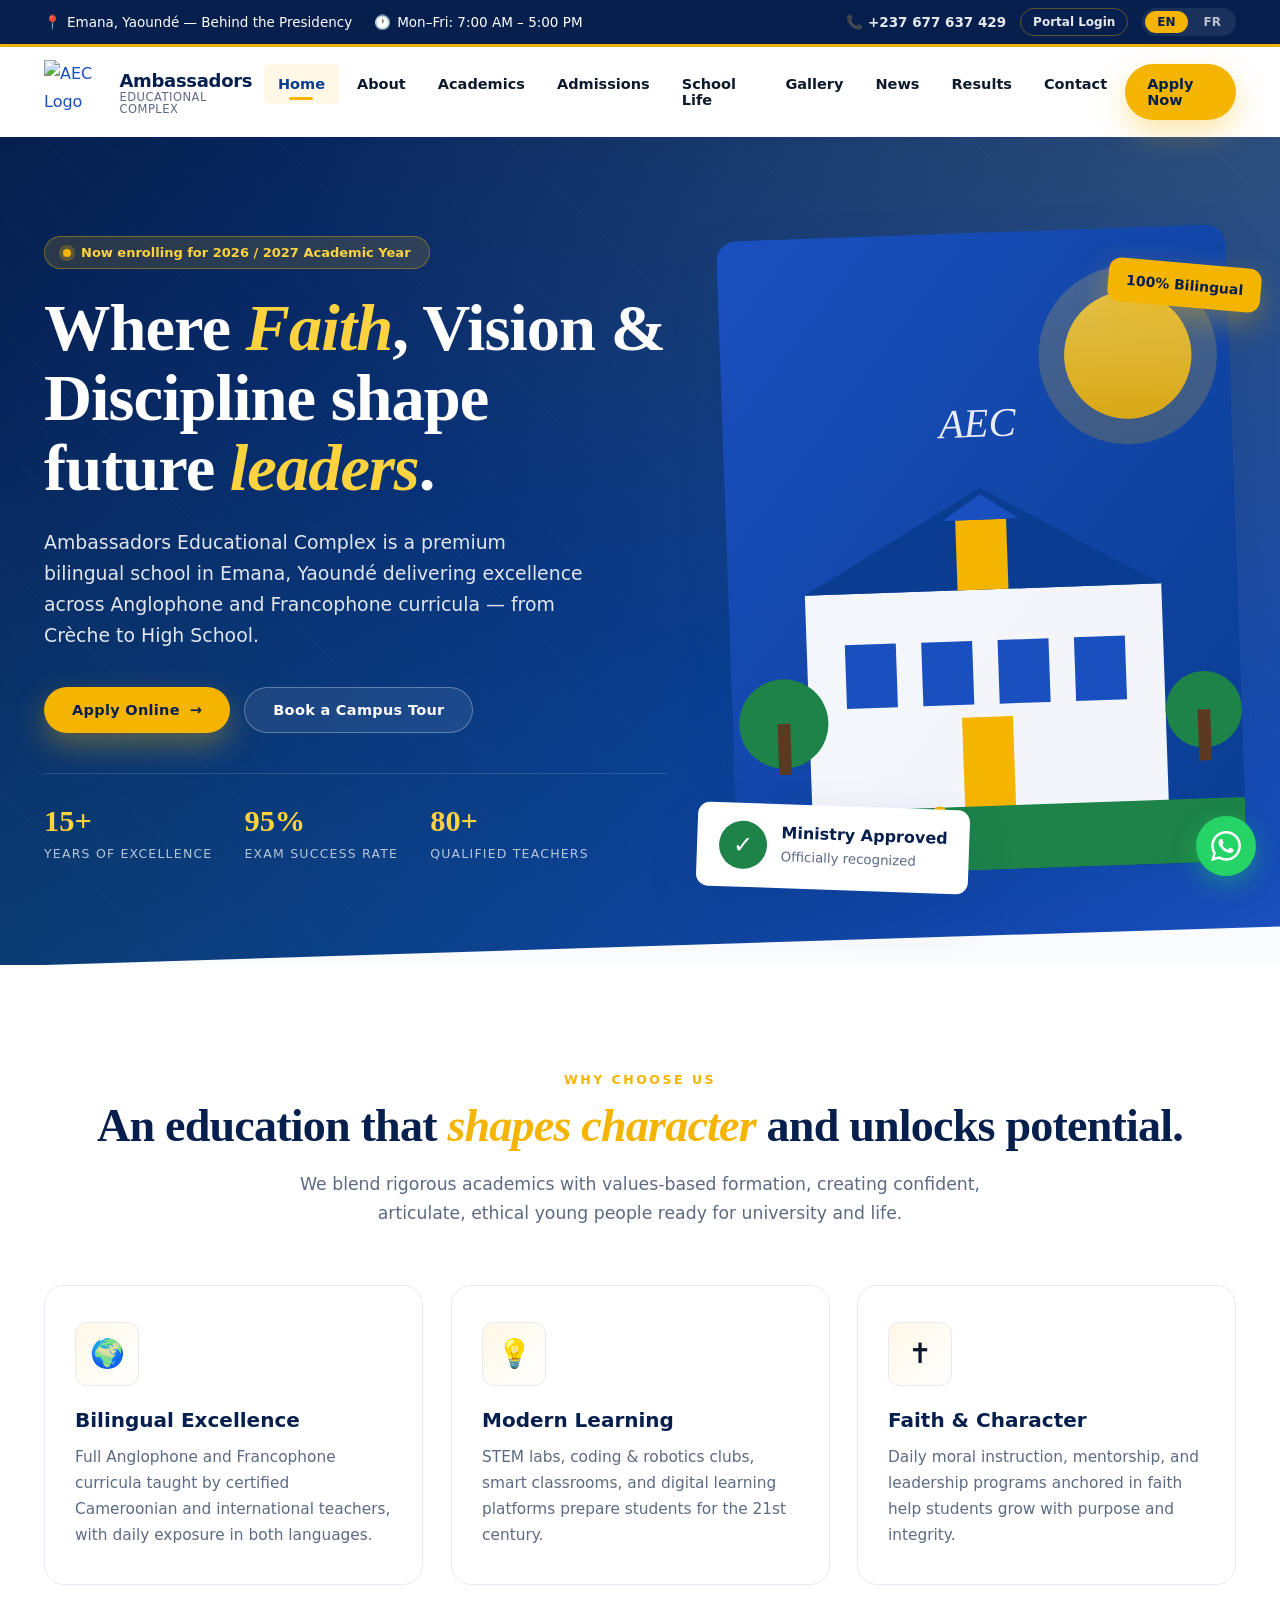
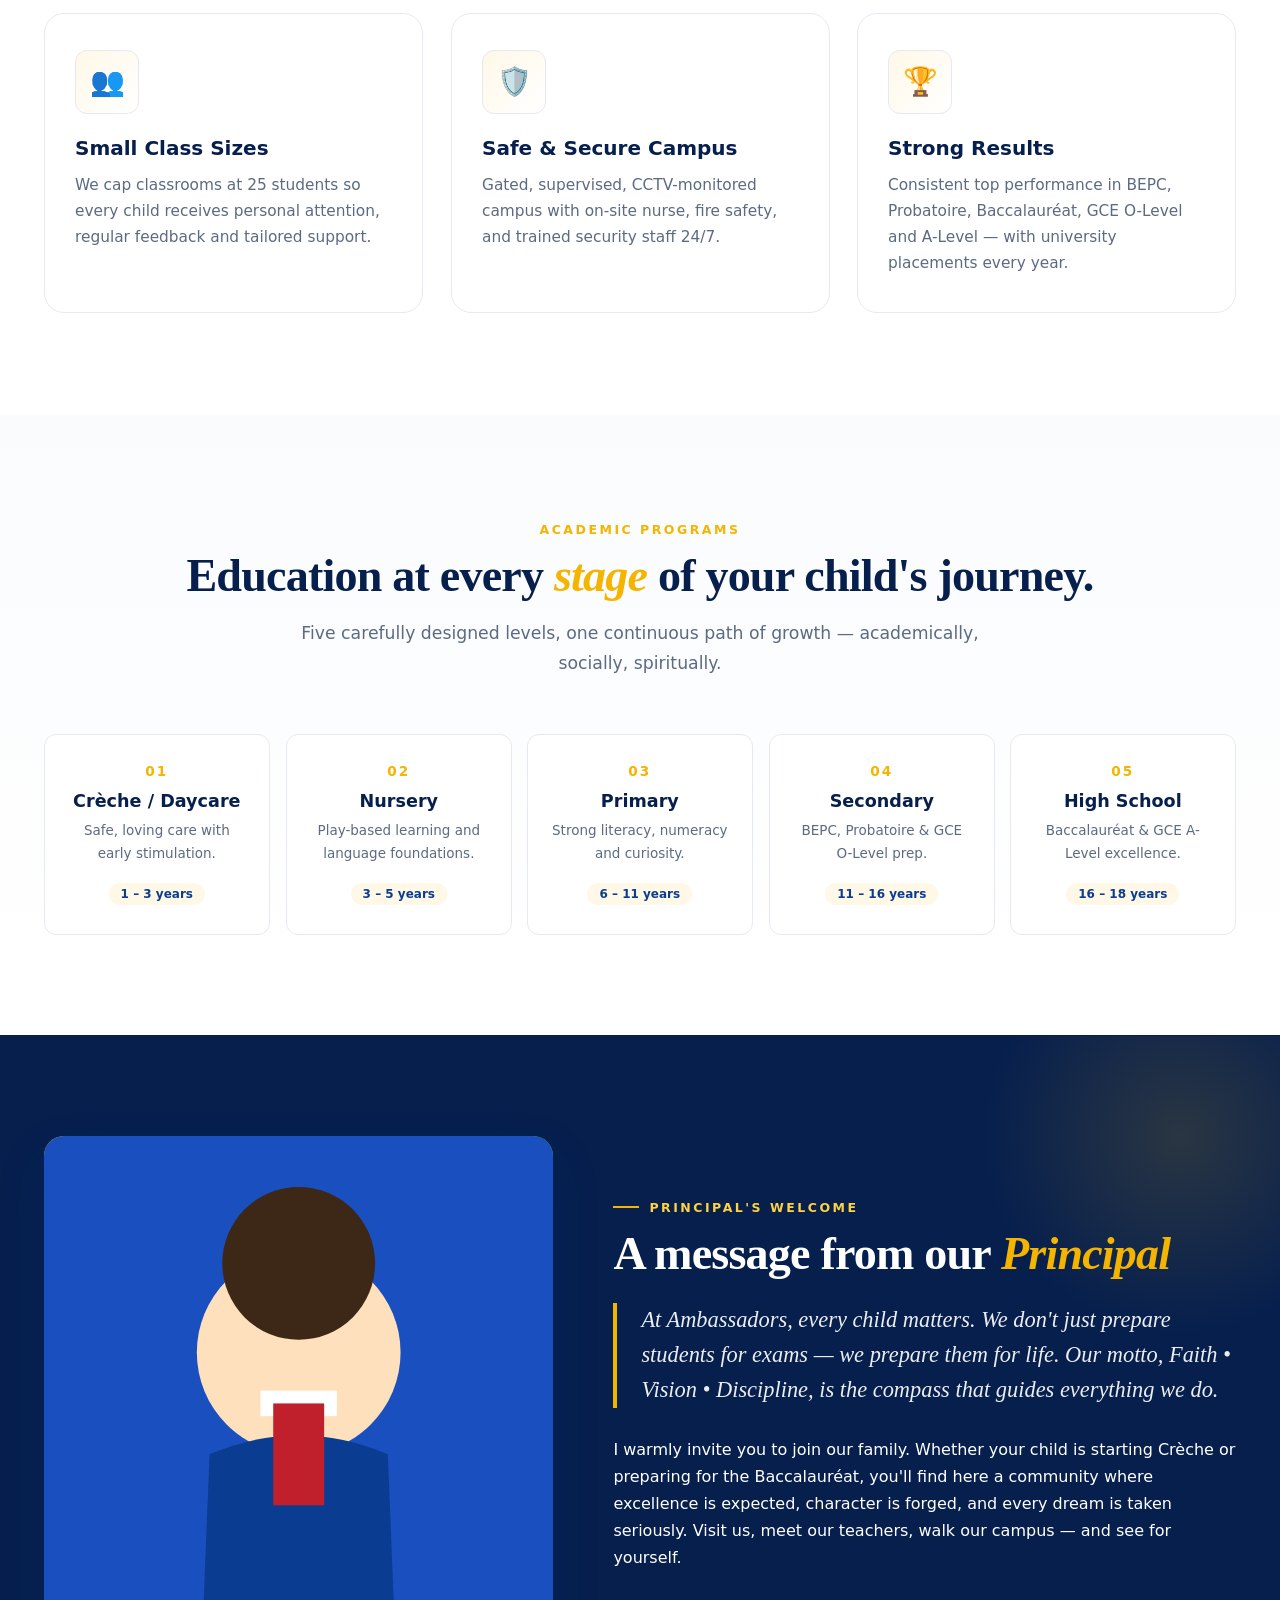
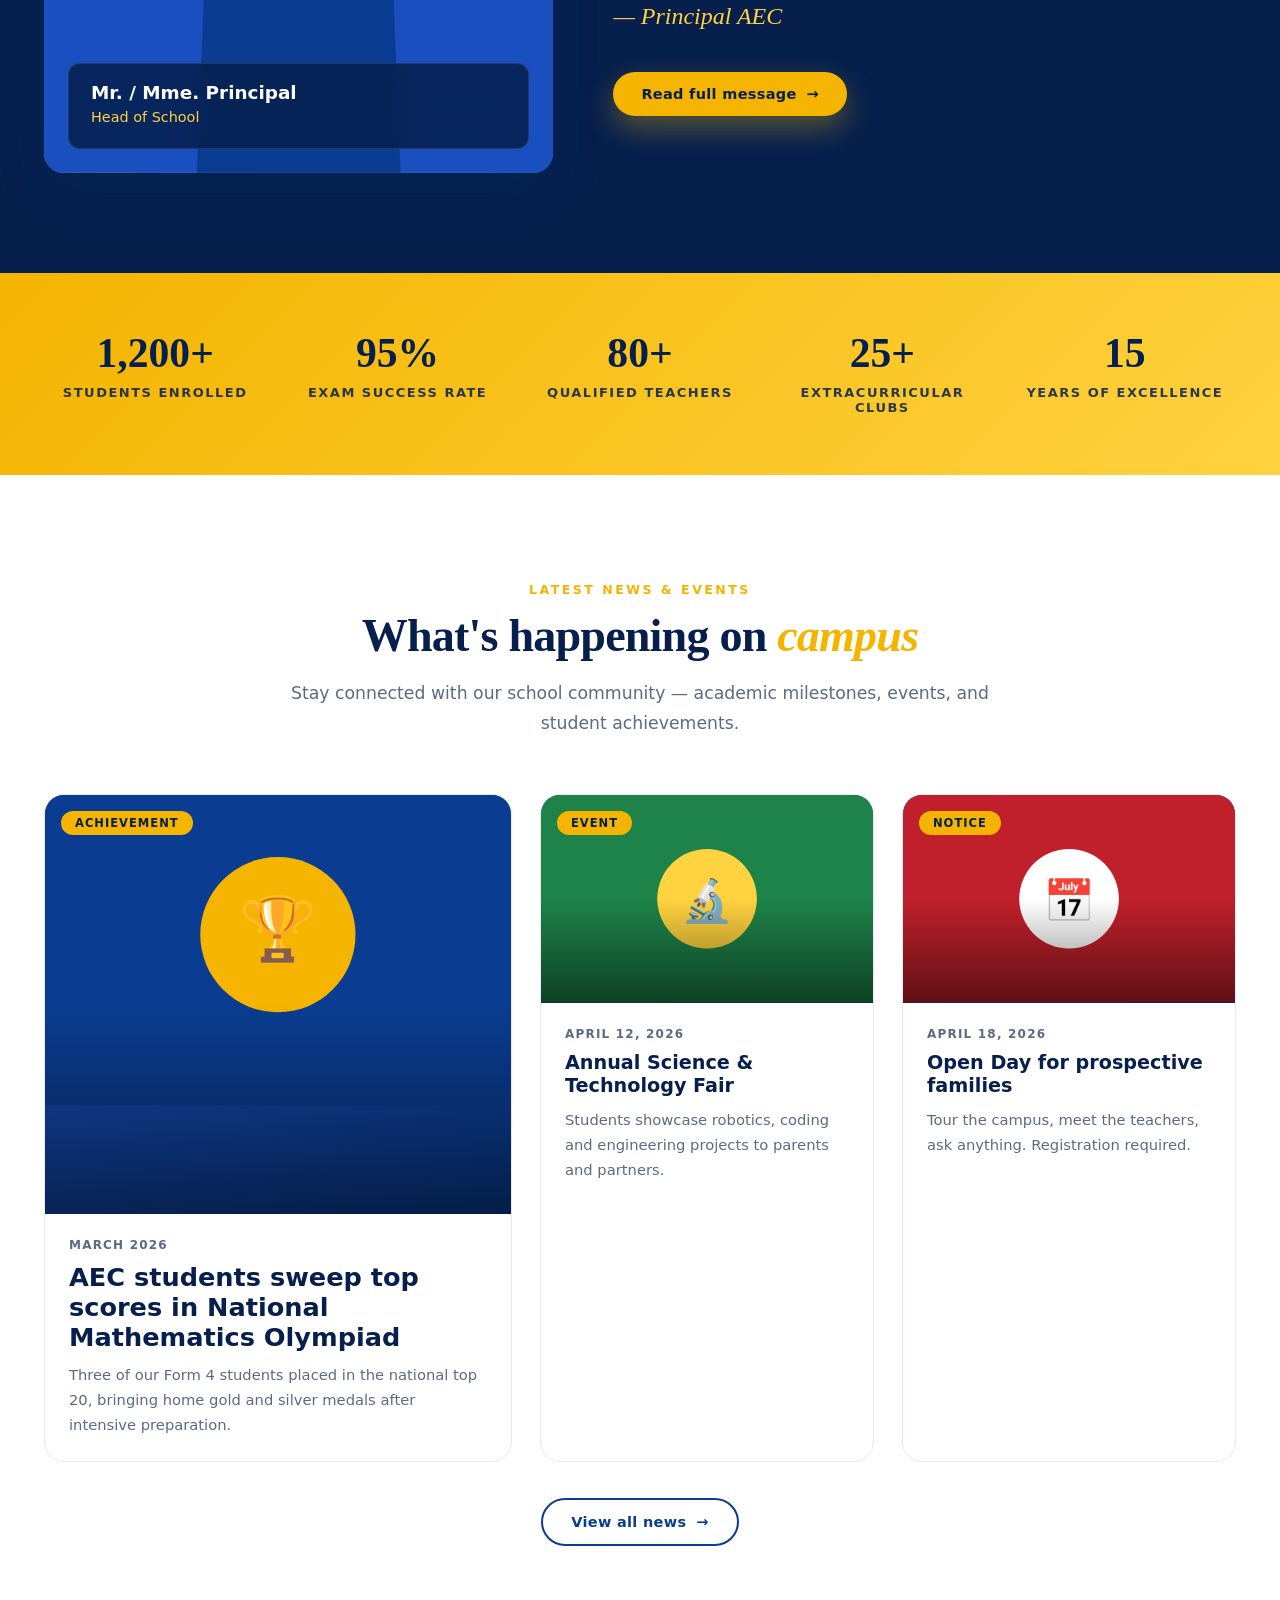
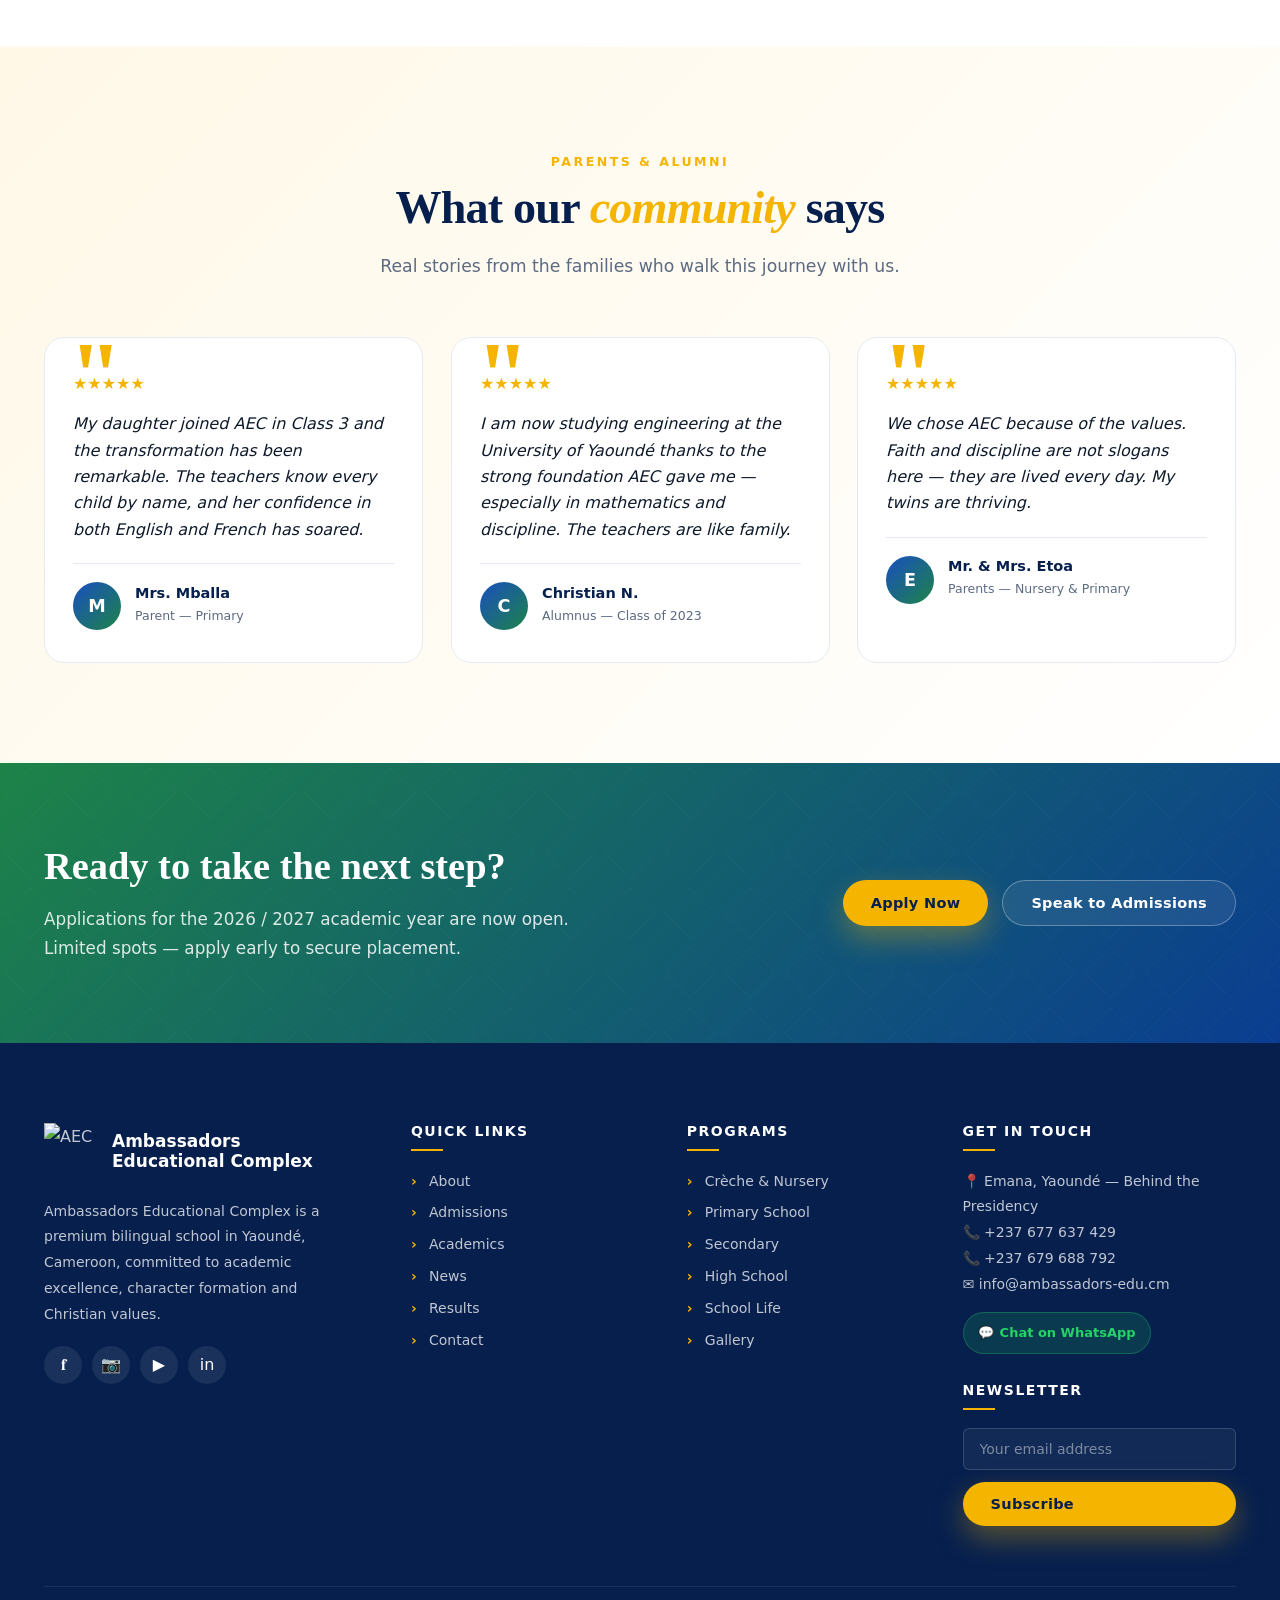
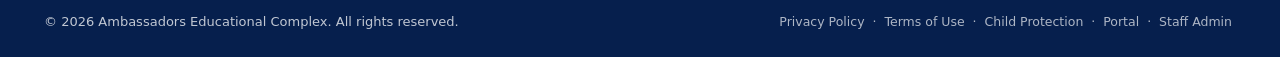
==== commit f2d193e6: "Add files via upload" ====
--- a/index.html
+++ b/index.html
@@ -625,6 +625,442 @@
   .copy { flex-direction: column; text-align: center; }
 }
 
+/* ============================================
+   UX/UI ENHANCEMENTS - Additional polish
+   ============================================ */
+
+/* Active nav state */
+.nav > ul > li > a.active {
+  background: var(--color-cream);
+  color: var(--color-royal-dark);
+  position: relative;
+}
+.nav > ul > li > a.active::after {
+  content: '';
+  position: absolute;
+  bottom: 4px;
+  left: 50%;
+  transform: translateX(-50%);
+  width: 24px;
+  height: 3px;
+  background: var(--color-gold);
+  border-radius: 2px;
+}
+.nav > ul > li > a.cta-pill.active::after { display: none; }
+
+/* Topbar polish */
+.topbar .top-portal {
+  display: inline-flex;
+  align-items: center;
+  gap: 4px;
+  padding: 3px 12px;
+  border: 1px solid rgba(244, 180, 0, 0.4);
+  border-radius: 100px;
+  font-weight: 600;
+  font-size: 12px;
+  transition: all 0.2s var(--ease);
+}
+.topbar .top-portal:hover {
+  background: var(--color-gold);
+  color: var(--color-royal-deep);
+  border-color: var(--color-gold);
+  opacity: 1;
+}
+.topbar .top-phone { font-weight: 600; }
+
+/* Skip link for accessibility */
+.skip-link {
+  position: absolute;
+  left: -9999px;
+  top: 0;
+  background: var(--color-gold);
+  color: var(--color-royal-deep);
+  padding: 12px 20px;
+  z-index: 9999;
+  font-weight: 700;
+  border-radius: 0 0 8px 0;
+}
+.skip-link:focus { left: 0; }
+
+/* Mobile drawer with backdrop */
+.nav-backdrop {
+  position: fixed;
+  inset: 0;
+  background: rgba(6, 31, 77, 0.6);
+  backdrop-filter: blur(4px);
+  z-index: 98;
+  opacity: 0;
+  visibility: hidden;
+  transition: all 0.3s var(--ease);
+}
+.nav-backdrop.show {
+  opacity: 1;
+  visibility: visible;
+}
+
+/* Hamburger animated to X */
+.menu-toggle.open span:nth-child(1) { transform: rotate(45deg) translate(6px, 6px); }
+.menu-toggle.open span:nth-child(2) { opacity: 0; }
+.menu-toggle.open span:nth-child(3) { transform: rotate(-45deg) translate(6px, -6px); }
+
+/* Toast notifications */
+.toast-container {
+  position: fixed;
+  top: 24px;
+  right: 24px;
+  z-index: 10000;
+  display: flex;
+  flex-direction: column;
+  gap: 12px;
+  pointer-events: none;
+}
+.toast {
+  background: #fff;
+  border-radius: 12px;
+  box-shadow: 0 12px 30px rgba(6, 31, 77, 0.18);
+  padding: 16px 22px 16px 18px;
+  min-width: 280px;
+  max-width: 380px;
+  display: flex;
+  gap: 12px;
+  align-items: flex-start;
+  border-left: 4px solid var(--color-royal);
+  pointer-events: auto;
+  transform: translateX(120%);
+  transition: transform 0.4s var(--ease);
+}
+.toast.show { transform: translateX(0); }
+.toast.success { border-left-color: var(--color-emerald); }
+.toast.warning { border-left-color: var(--color-gold); }
+.toast.error { border-left-color: var(--color-red); }
+.toast .toast-icon {
+  flex-shrink: 0;
+  width: 32px;
+  height: 32px;
+  border-radius: 50%;
+  display: flex;
+  align-items: center;
+  justify-content: center;
+  background: var(--color-cream);
+  font-size: 18px;
+}
+.toast.success .toast-icon { background: rgba(29, 131, 72, 0.12); }
+.toast.warning .toast-icon { background: rgba(244, 180, 0, 0.18); }
+.toast.error .toast-icon { background: rgba(192, 32, 43, 0.1); }
+.toast .toast-body { flex: 1; }
+.toast .toast-title {
+  font: 700 14px var(--font-heading);
+  color: var(--color-royal-deep);
+  margin-bottom: 2px;
+}
+.toast .toast-msg {
+  font-size: 13px;
+  color: var(--color-muted);
+  line-height: 1.5;
+}
+.toast .toast-close {
+  background: none;
+  border: 0;
+  color: var(--color-muted);
+  cursor: pointer;
+  font-size: 20px;
+  padding: 0;
+  line-height: 1;
+  margin-left: 6px;
+}
+
+/* Scroll-to-top button */
+.scroll-top {
+  position: fixed;
+  bottom: 24px;
+  left: 24px;
+  width: 48px;
+  height: 48px;
+  border-radius: 50%;
+  background: var(--color-royal-deep);
+  color: var(--color-gold);
+  border: 0;
+  cursor: pointer;
+  z-index: 99;
+  display: flex;
+  align-items: center;
+  justify-content: center;
+  font-size: 20px;
+  box-shadow: 0 8px 20px rgba(6, 31, 77, 0.3);
+  opacity: 0;
+  visibility: hidden;
+  transform: translateY(10px);
+  transition: all 0.3s var(--ease);
+}
+.scroll-top.show {
+  opacity: 1;
+  visibility: visible;
+  transform: translateY(0);
+}
+.scroll-top:hover {
+  background: var(--color-royal);
+  transform: translateY(-3px);
+}
+
+/* Button variants - additional */
+.btn-gold {
+  background: var(--color-gold);
+  color: var(--color-royal-deep);
+  box-shadow: var(--shadow-gold);
+}
+.btn-gold:hover {
+  background: var(--color-gold-soft);
+  color: var(--color-royal-deep);
+  transform: translateY(-3px);
+}
+.btn-outline-light {
+  background: transparent;
+  color: #fff;
+  border: 2px solid rgba(255, 255, 255, 0.4);
+}
+.btn-outline-light:hover {
+  background: #fff;
+  color: var(--color-royal-deep);
+  border-color: #fff;
+}
+
+/* Form validation states */
+.form-group input:invalid:not(:placeholder-shown):not(:focus),
+.form-group select:invalid:not(:focus),
+.form-group textarea:invalid:not(:placeholder-shown):not(:focus) {
+  border-color: var(--color-red);
+}
+.form-group input:valid:not(:placeholder-shown),
+.form-group textarea:valid:not(:placeholder-shown) {
+  border-color: var(--color-emerald);
+}
+.form-error {
+  display: block;
+  color: var(--color-red);
+  font-size: 12px;
+  margin-top: 4px;
+  font-weight: 500;
+}
+.form-success-msg {
+  background: rgba(29, 131, 72, 0.1);
+  border-left: 4px solid var(--color-emerald);
+  padding: 14px 18px;
+  border-radius: 8px;
+  color: var(--color-royal-deep);
+  font-size: 14px;
+  margin-top: 16px;
+}
+
+/* Loading spinner */
+.spinner {
+  display: inline-block;
+  width: 16px;
+  height: 16px;
+  border: 2px solid rgba(255, 255, 255, 0.3);
+  border-top-color: currentColor;
+  border-radius: 50%;
+  animation: spin 0.7s linear infinite;
+  vertical-align: -3px;
+  margin-right: 8px;
+}
+@keyframes spin { to { transform: rotate(360deg); } }
+
+/* Footer enhancements */
+.footer .foot-col h4 {
+  position: relative;
+  padding-bottom: 12px;
+  margin-bottom: 18px;
+}
+.footer .foot-col h4::after {
+  content: '';
+  position: absolute;
+  bottom: 0;
+  left: 0;
+  width: 32px;
+  height: 2px;
+  background: var(--color-gold);
+}
+.footer ul li {
+  position: relative;
+  padding-left: 18px;
+  margin-bottom: 6px;
+}
+.footer ul li::before {
+  content: '›';
+  position: absolute;
+  left: 0;
+  color: var(--color-gold);
+  font-weight: 700;
+  transition: transform 0.2s var(--ease);
+}
+.footer ul li:hover::before {
+  transform: translateX(3px);
+}
+.footer .foot-wa {
+  display: inline-flex;
+  align-items: center;
+  gap: 6px;
+  background: rgba(37, 211, 102, 0.15);
+  color: #25D366 !important;
+  padding: 8px 14px;
+  border-radius: 100px;
+  font-weight: 600;
+  font-size: 13px;
+  border: 1px solid rgba(37, 211, 102, 0.3);
+  transition: all 0.2s var(--ease);
+}
+.footer .foot-wa:hover {
+  background: #25D366;
+  color: #fff !important;
+  border-color: #25D366;
+}
+.foot-legal a {
+  margin: 0 4px;
+  font-size: 12.5px;
+}
+.foot-legal {
+  font-size: 12.5px;
+  opacity: 0.9;
+}
+
+/* Card hover effects more refined */
+.why-card, .level-card, .news-card, .test-card {
+  will-change: transform;
+}
+
+/* Smooth section anchors with header offset */
+[id] {
+  scroll-margin-top: 110px;
+}
+
+/* Better mobile nav drawer */
+@media (max-width: 1024px) {
+  .nav {
+    position: fixed !important;
+    top: 0;
+    right: -320px;
+    bottom: 0;
+    left: auto;
+    width: 300px;
+    max-width: 85vw;
+    height: 100vh;
+    background: #fff;
+    box-shadow: -8px 0 30px rgba(6, 31, 77, 0.15);
+    flex-direction: column;
+    align-items: stretch;
+    padding: 80px 20px 20px;
+    transition: right 0.35s var(--ease);
+    overflow-y: auto;
+    z-index: 99;
+    display: flex !important;
+  }
+  .nav.open { right: 0; }
+  .nav > ul {
+    flex-direction: column;
+    gap: 0;
+    width: 100%;
+  }
+  .nav > ul > li {
+    width: 100%;
+    border-bottom: 1px solid var(--color-line);
+  }
+  .nav > ul > li > a {
+    display: block;
+    padding: 14px 16px;
+    width: 100%;
+    border-radius: 0;
+  }
+  .nav > ul > li > a.cta-pill {
+    margin-top: 12px;
+    text-align: center;
+    border-radius: 100px !important;
+  }
+  .nav > ul > li > a.active::after { display: none; }
+  .nav > ul > li > a.active {
+    background: var(--color-cream);
+    color: var(--color-royal-dark);
+    border-left: 4px solid var(--color-gold);
+  }
+  .mega {
+    position: static;
+    transform: none;
+    min-width: auto;
+    opacity: 1;
+    visibility: visible;
+    box-shadow: none;
+    padding: 8px 0 8px 16px;
+    grid-template-columns: 1fr;
+    background: var(--color-bg);
+    border-top: 0;
+    border-radius: 0;
+    margin: 0 -16px -1px;
+  }
+  .mega a { padding: 8px 16px; }
+  .mega a small { display: none; }
+  .menu-toggle { display: block; z-index: 100; position: relative; }
+  /* fixed at bottom */
+  .scroll-top { left: auto; right: 24px; bottom: 96px; }
+}
+
+@media (max-width: 640px) {
+  .toast-container { left: 16px; right: 16px; top: 16px; }
+  .toast { min-width: auto; max-width: none; }
+  .topbar .top-actions { gap: 8px; }
+  .topbar .top-portal { padding: 2px 10px; font-size: 11px; }
+  .topbar .top-phone { font-size: 11px; }
+  .copy { flex-direction: column; gap: 8px; text-align: center; }
+  .foot-legal { display: block; line-height: 1.8; }
+}
+
+/* Print friendliness */
+@media print {
+  .topbar, .header, .footer, .whatsapp-float, .scroll-top, .toast-container { display: none !important; }
+}
+
+/* Focus states for keyboard navigation */
+a:focus-visible, button:focus-visible,
+input:focus-visible, select:focus-visible, textarea:focus-visible {
+  outline: 3px solid rgba(244, 180, 0, 0.5);
+  outline-offset: 2px;
+}
+
+/* Improve hero buttons spacing */
+.hero-actions .btn { min-width: 180px; justify-content: center; }
+
+/* Progress bar at top during page load */
+.page-progress {
+  position: fixed;
+  top: 0;
+  left: 0;
+  height: 3px;
+  background: linear-gradient(90deg, var(--color-gold), var(--color-emerald));
+  width: 0%;
+  z-index: 10001;
+  transition: width 0.3s var(--ease);
+}
+
+/* Section dividers */
+.section + .section { border-top: 1px solid transparent; }
+
+/* Improved breadcrumbs */
+.breadcrumbs {
+  display: inline-flex;
+  align-items: center;
+  gap: 8px;
+  font-size: 13px;
+  background: rgba(255, 255, 255, 0.08);
+  padding: 6px 14px;
+  border-radius: 100px;
+  margin-bottom: 18px;
+  border: 1px solid rgba(255, 255, 255, 0.12);
+}
+.breadcrumbs a { color: rgba(255, 255, 255, 0.85); }
+.breadcrumbs a:hover { color: var(--color-gold); }
+.breadcrumbs::before { content: '🏠'; font-size: 14px; }
+
+/* Section variants */
+.section-alt { background: linear-gradient(180deg, #fff 0%, var(--color-bg) 100%); }
+
 </style>
 </head>
 <body>
@@ -637,37 +1073,39 @@
       <span>🕐 <span data-i18n="top.hours">Mon–Fri: 7:00 AM – 5:00 PM</span></span>
     </div>
     <div class="top-actions">
-      <a href="#" data-wa-num="237677637429">+237 677 637 429</a>
-      <a href="pages/portal.html" data-i18n="top.portal">Portal Login</a>
-      <div class="lang-switch">
-        <button data-lang="en">EN</button>
-        <button data-lang="fr">FR</button>
+      <a href="#" data-wa-num="237677637429" class="top-phone">📞 +237 677 637 429</a>
+      <a href="pages/portal.html" class="top-portal" data-i18n="topbar.portal">Portal Login</a>
+      <div class="lang-switch" role="group" aria-label="Language switch">
+        <button data-lang="en" aria-label="English">EN</button>
+        <button data-lang="fr" aria-label="Français">FR</button>
       </div>
     </div>
   </div>
 </div>
+  </div>
+</div>
 
 <!-- ========== HEADER ========== -->
 <header class="header">
   <div class="container">
-    <a href="index.html" class="brand">
-      <img src="assets/logo.svg" alt="Ambassadors Educational Complex Logo">
+    <a href="index.html" class="brand" aria-label="Ambassadors Educational Complex - Home">
+      <img src="assets/logo.svg" alt="AEC Logo">
       <div class="brand-text">
         <span class="brand-name">Ambassadors</span>
         <span class="brand-tag">Educational Complex</span>
       </div>
     </a>
-    <button class="menu-toggle" aria-label="Menu">
+    <button class="menu-toggle" aria-label="Toggle navigation" aria-expanded="false">
       <span></span><span></span><span></span>
     </button>
-    <nav class="nav">
+    <nav class="nav" id="primaryNav" aria-label="Primary navigation">
       <ul>
-        <li><a href="index.html" data-i18n="nav.home">Home</a></li>
+        <li><a href="index.html" class="active" data-i18n="nav.home">Home</a></li>
         <li class="has-mega">
           <a href="pages/about.html" data-i18n="nav.about">About</a>
           <div class="mega">
-            <a href="pages/about.html#history"><strong data-i18n="nav.about.history">Our History</strong><small data-i18n="nav.about.history.d">Founding story & milestones</small></a>
-            <a href="pages/about.html#mission"><strong data-i18n="nav.about.mission">Mission & Vision</strong><small data-i18n="nav.about.mission.d">Where we are headed</small></a>
+            <a href="pages/about.html#history"><strong data-i18n="nav.about.history">Our History</strong><small data-i18n="nav.about.history.d">Founding story &amp; milestones</small></a>
+            <a href="pages/about.html#mission"><strong data-i18n="nav.about.mission">Mission &amp; Vision</strong><small data-i18n="nav.about.mission.d">Where we are headed</small></a>
             <a href="pages/about.html#values"><strong data-i18n="nav.about.values">Core Values</strong><small data-i18n="nav.about.values.d">Faith • Vision • Discipline</small></a>
             <a href="pages/about.html#leadership"><strong data-i18n="nav.about.leadership">Leadership Team</strong><small data-i18n="nav.about.leadership.d">Meet our directors</small></a>
           </div>
@@ -675,7 +1113,7 @@
         <li class="has-mega">
           <a href="pages/academics.html" data-i18n="nav.academics">Academics</a>
           <div class="mega">
-            <a href="pages/academics.html#creche"><strong data-i18n="nav.academics.creche">Crèche & Nursery</strong><small data-i18n="nav.academics.creche.d">Ages 1 – 5 years</small></a>
+            <a href="pages/academics.html#creche"><strong data-i18n="nav.academics.creche">Crèche &amp; Nursery</strong><small data-i18n="nav.academics.creche.d">Ages 1 – 5 years</small></a>
             <a href="pages/academics.html#primary"><strong data-i18n="nav.academics.primary">Primary School</strong><small data-i18n="nav.academics.primary.d">Class 1 to Class 6</small></a>
             <a href="pages/academics.html#secondary"><strong data-i18n="nav.academics.secondary">Secondary</strong><small data-i18n="nav.academics.secondary.d">Form 1 – Form 5 / 6e – 3e</small></a>
             <a href="pages/academics.html#high"><strong data-i18n="nav.academics.high">High School</strong><small data-i18n="nav.academics.high.d">GCE A-Level / Baccalauréat</small></a>
@@ -684,6 +1122,8 @@
         <li><a href="pages/admissions.html" data-i18n="nav.admissions">Admissions</a></li>
         <li><a href="pages/school-life.html" data-i18n="nav.school_life">School Life</a></li>
         <li><a href="pages/gallery.html" data-i18n="nav.gallery">Gallery</a></li>
+        <li><a href="pages/news.html" data-i18n="nav.news">News</a></li>
+        <li><a href="pages/results.html" data-i18n="nav.results">Results</a></li>
         <li><a href="pages/contact.html" data-i18n="nav.contact">Contact</a></li>
         <li><a href="pages/admissions.html#apply" class="cta-pill" data-i18n="nav.apply">Apply Now</a></li>
       </ul>
@@ -827,7 +1267,7 @@
         <p data-i18n="lvl1.d">Safe, loving care with early stimulation.</p>
         <span class="age" data-i18n="lvl1.a">1 – 3 years</span>
       </a>
-      <a href="pages/academics.html#nursery" class="level-card">
+      <a href="pages/academics.html#creche" class="level-card">
         <div class="lvl-num">02</div>
         <h4 data-i18n="lvl2.t">Nursery</h4>
         <p data-i18n="lvl2.d">Play-based learning and language foundations.</p>
@@ -905,7 +1345,7 @@
       <p class="section-sub" data-i18n="news.sub">Stay connected with our school community — academic milestones, events, and student achievements.</p>
     </div>
     <div class="news-grid">
-      <article class="news-card feat">
+      <a href="pages/news.html" class="news-card feat" style="text-decoration:none;color:inherit;display:block;">
         <div class="img-wrap">
           <span class="tag" data-i18n="n1.tag">Achievement</span>
           <svg viewBox="0 0 600 400" xmlns="http://www.w3.org/2000/svg" preserveAspectRatio="xMidYMid slice">
@@ -919,8 +1359,8 @@
           <h3 data-i18n="n1.t">AEC students sweep top scores in National Mathematics Olympiad</h3>
           <p data-i18n="n1.d">Three of our Form 4 students placed in the national top 20, bringing home gold and silver medals.</p>
         </div>
-      </article>
-      <article class="news-card">
+      </a>
+      <a href="pages/news.html" class="news-card" style="text-decoration:none;color:inherit;display:block;">
         <div class="img-wrap">
           <span class="tag" data-i18n="n2.tag">Event</span>
           <svg viewBox="0 0 400 250" xmlns="http://www.w3.org/2000/svg" preserveAspectRatio="xMidYMid slice">
@@ -934,8 +1374,8 @@
           <h3 data-i18n="n2.t">Annual Science & Technology Fair</h3>
           <p data-i18n="n2.d">Students showcase robotics, coding and engineering projects to parents and partners.</p>
         </div>
-      </article>
-      <article class="news-card">
+      </a>
+      <a href="pages/news.html" class="news-card" style="text-decoration:none;color:inherit;display:block;">
         <div class="img-wrap">
           <span class="tag" data-i18n="n3.tag">Notice</span>
           <svg viewBox="0 0 400 250" xmlns="http://www.w3.org/2000/svg" preserveAspectRatio="xMidYMid slice">
@@ -949,7 +1389,7 @@
           <h3 data-i18n="n3.t">Open Day for prospective families</h3>
           <p data-i18n="n3.d">Tour the campus, meet the teachers, ask anything. Registration required.</p>
         </div>
-      </article>
+      </a>
     </div>
     <div class="txt-c mt-3">
       <a href="pages/news.html" class="btn btn-outline"><span data-i18n="news.more">View all news</span> →</a>
@@ -1012,61 +1452,63 @@
 <footer class="footer">
   <div class="container">
     <div class="footer-grid">
-      <div>
+      <div class="foot-col">
         <div class="brand-foot">
-          <img src="assets/logo.svg" alt="AEC Logo">
+          <img src="assets/logo.svg" alt="AEC">
           <strong>Ambassadors<br>Educational Complex</strong>
         </div>
         <p data-i18n="foot.about">Ambassadors Educational Complex is a premium bilingual school in Yaoundé, Cameroon, committed to academic excellence, character formation and Christian values.</p>
         <div class="socials">
-          <a href="#" aria-label="Facebook"><svg width="18" height="18" viewBox="0 0 24 24" fill="currentColor"><path d="M9.19 24v-9.46H5.69v-3.79h3.5V7.31c0-3.5 2.13-5.42 5.27-5.42 1.5 0 2.79.11 3.16.16v3.66h-2.17c-1.7 0-2.04.81-2.04 2v2.62h4.07l-.53 3.79h-3.54V24"/></svg></a>
-          <a href="#" aria-label="Instagram"><svg width="18" height="18" viewBox="0 0 24 24" fill="currentColor"><path d="M12 2.16c3.2 0 3.58.01 4.85.07 3.25.15 4.77 1.69 4.92 4.92.06 1.27.07 1.65.07 4.85s-.01 3.58-.07 4.85c-.15 3.23-1.66 4.77-4.92 4.92-1.27.06-1.65.07-4.85.07s-3.58-.01-4.85-.07c-3.26-.15-4.77-1.7-4.92-4.92-.06-1.27-.07-1.65-.07-4.85s.01-3.58.07-4.85c.15-3.23 1.66-4.77 4.92-4.92C8.42 2.17 8.8 2.16 12 2.16zm0-2.16C8.74 0 8.33.01 7.05.07c-4.36.2-6.78 2.62-6.98 6.98C.01 8.33 0 8.74 0 12s.01 3.67.07 4.95c.2 4.36 2.62 6.78 6.98 6.98C8.33 23.99 8.74 24 12 24s3.67-.01 4.95-.07c4.35-.2 6.78-2.62 6.97-6.98.07-1.28.08-1.69.08-4.95s-.01-3.67-.07-4.95c-.2-4.35-2.62-6.78-6.97-6.98C15.67.01 15.26 0 12 0zm0 5.84a6.16 6.16 0 100 12.32 6.16 6.16 0 000-12.32zM12 16a4 4 0 110-8 4 4 0 010 8zm6.4-11.85a1.44 1.44 0 100 2.88 1.44 1.44 0 000-2.88z"/></svg></a>
-          <a href="#" aria-label="YouTube"><svg width="18" height="18" viewBox="0 0 24 24" fill="currentColor"><path d="M23.5 6.5a3 3 0 00-2.1-2.1C19.5 4 12 4 12 4s-7.5 0-9.4.4A3 3 0 00.5 6.5C0 8.4 0 12 0 12s0 3.6.5 5.5a3 3 0 002.1 2.1C4.5 20 12 20 12 20s7.5 0 9.4-.4a3 3 0 002.1-2.1c.5-1.9.5-5.5.5-5.5s0-3.6-.5-5.5zM9.6 15.6V8.4l6.2 3.6-6.2 3.6z"/></svg></a>
-          <a href="#" aria-label="LinkedIn"><svg width="18" height="18" viewBox="0 0 24 24" fill="currentColor"><path d="M22.23 0H1.77C.79 0 0 .77 0 1.72v20.56C0 23.23.79 24 1.77 24h20.46c.98 0 1.77-.77 1.77-1.72V1.72C24 .77 23.21 0 22.23 0zM7.27 20.1H3.65V9.24h3.62V20.1zM5.47 7.76c-1.16 0-2.09-.94-2.09-2.09s.93-2.09 2.09-2.09c1.15 0 2.09.94 2.09 2.09 0 1.15-.93 2.09-2.09 2.09zm14.84 12.34h-3.61v-5.28c0-1.26-.02-2.88-1.76-2.88-1.76 0-2.03 1.37-2.03 2.79v5.37H9.31V9.24h3.46v1.49h.05c.48-.91 1.66-1.86 3.42-1.86 3.66 0 4.34 2.4 4.34 5.53V20.1z"/></svg></a>
+          <a href="https://facebook.com/" target="_blank" rel="noopener" aria-label="Facebook">𝐟</a>
+          <a href="https://instagram.com/" target="_blank" rel="noopener" aria-label="Instagram">📷</a>
+          <a href="https://youtube.com/" target="_blank" rel="noopener" aria-label="YouTube">▶</a>
+          <a href="https://linkedin.com/" target="_blank" rel="noopener" aria-label="LinkedIn">in</a>
         </div>
       </div>
-      <div>
+      <div class="foot-col">
         <h4 data-i18n="foot.quick">Quick Links</h4>
         <ul>
           <li><a href="pages/about.html" data-i18n="nav.about">About</a></li>
           <li><a href="pages/admissions.html" data-i18n="nav.admissions">Admissions</a></li>
-          <li><a href="pages/school-life.html" data-i18n="nav.school_life">School Life</a></li>
-          <li><a href="pages/gallery.html" data-i18n="nav.gallery">Gallery</a></li>
-          <li><a href="pages/news.html" data-i18n="nav.news">News</a></li>
+          <li><a href="pages/academics.html" data-i18n="nav.academics">Academics</a></li>
+          <li><a href="pages/news.html" data-i18n="nav.news">News &amp; Events</a></li>
+          <li><a href="pages/results.html" data-i18n="nav.results">Results</a></li>
           <li><a href="pages/contact.html" data-i18n="nav.contact">Contact</a></li>
         </ul>
       </div>
-      <div>
+      <div class="foot-col">
         <h4 data-i18n="foot.programs">Programs</h4>
         <ul>
-          <li><a href="pages/academics.html#creche" data-i18n="lvl1.t">Crèche / Daycare</a></li>
-          <li><a href="pages/academics.html#nursery" data-i18n="lvl2.t">Nursery</a></li>
-          <li><a href="pages/academics.html#primary" data-i18n="lvl3.t">Primary</a></li>
-          <li><a href="pages/academics.html#secondary" data-i18n="lvl4.t">Secondary</a></li>
-          <li><a href="pages/academics.html#high" data-i18n="lvl5.t">High School</a></li>
+          <li><a href="pages/academics.html#creche" data-i18n="nav.academics.creche">Crèche &amp; Nursery</a></li>
+          <li><a href="pages/academics.html#primary" data-i18n="nav.academics.primary">Primary School</a></li>
+          <li><a href="pages/academics.html#secondary" data-i18n="nav.academics.secondary">Secondary</a></li>
+          <li><a href="pages/academics.html#high" data-i18n="nav.academics.high">High School</a></li>
+          <li><a href="pages/school-life.html" data-i18n="nav.school_life">School Life</a></li>
+          <li><a href="pages/gallery.html" data-i18n="nav.gallery">Gallery</a></li>
         </ul>
       </div>
-      <div>
+      <div class="foot-col">
         <h4 data-i18n="foot.contact">Get in Touch</h4>
-        <p>📍 <span data-i18n="contact.address.v">Emana, Yaoundé — Behind the Presidency</span></p>
-        <p>📞 <a href="tel:+237677637429">+237 677 637 429</a><br>
-           <a href="tel:+237679688792">+237 679 688 792</a></p>
+        <p>📍 <span data-i18n="top.location">Emana, Yaoundé — Behind the Presidency</span></p>
+        <p>📞 <a href="tel:+237677637429">+237 677 637 429</a></p>
+        <p>📞 <a href="tel:+237679688792">+237 679 688 792</a></p>
         <p>✉ <a href="mailto:info@ambassadors-edu.cm">info@ambassadors-edu.cm</a></p>
-        <div class="newsletter mt-2">
-          <h4 data-i18n="foot.newsletter">Newsletter</h4>
-          <form data-demo-form>
-            <input type="email" required data-i18n-ph="foot.email_ph" placeholder="Your email address">
-            <button class="btn btn-primary" data-i18n="foot.subscribe">Subscribe</button>
-          </form>
-        </div>
+        <p style="margin-top:14px;"><a href="#" data-wa-num="237677637429" class="foot-wa">💬 <span data-i18n="foot.wa">Chat on WhatsApp</span></a></p>
+        <h4 style="margin-top:28px;" data-i18n="foot.newsletter">Newsletter</h4>
+        <form class="newsletter" data-newsletter>
+          <input type="email" required placeholder="Your email" data-i18n-ph="foot.email_ph" aria-label="Email">
+          <button type="submit" class="btn btn-primary" data-i18n="foot.subscribe">Subscribe</button>
+        </form>
       </div>
     </div>
     <div class="copy">
       <span data-i18n="foot.copy">© 2026 Ambassadors Educational Complex. All rights reserved.</span>
-      <span>
+      <span class="foot-legal">
         <a href="pages/privacy.html" data-i18n="foot.privacy">Privacy Policy</a> ·
         <a href="pages/terms.html" data-i18n="foot.terms">Terms of Use</a> ·
-        <a href="pages/child-protection.html" data-i18n="foot.child">Child Protection</a>
+        <a href="pages/child-protection.html" data-i18n="foot.child">Child Protection</a> ·
+        <a href="pages/portal.html" data-i18n="nav.portal">Portal</a> ·
+        <a href="admin/index.html" data-i18n="nav.admin">Staff Admin</a>
       </span>
     </div>
   </div>
@@ -1114,6 +1556,10 @@
     "nav.news": "News",
     "nav.contact": "Contact",
     "nav.apply": "Apply Now",
+    "nav.portal": "Portal",
+    "nav.admin": "Staff Admin",
+    "topbar.portal": "Portal Login",
+    "topbar.apply": "Apply Online",
 
     // Hero
     "hero.badge": "Now enrolling for 2026 / 2027 Academic Year",
@@ -1339,6 +1785,10 @@
     "nav.news": "Actualités",
     "nav.contact": "Contact",
     "nav.apply": "Inscrivez-vous",
+    "nav.portal": "Espace",
+    "nav.admin": "Administration",
+    "topbar.portal": "Espace Connexion",
+    "topbar.apply": "S'inscrire en ligne",
 
     // Hero
     "hero.badge": "Inscriptions ouvertes pour l'année scolaire 2026 / 2027",
@@ -1535,77 +1985,110 @@
 <script data-inlined="app">
 /* ============================================
    AEC Website - Core Application
+   Comprehensive interactive features
    ============================================ */
 
-// ===== EDITABLE CONFIG (change here anytime) =====
+// ===== EDITABLE CONFIG =====
 window.AEC_CONFIG = {
   schoolName: "Ambassadors Educational Complex",
   shortName: "AEC",
   tagline: "Faith • Vision • Discipline",
-
-  // Phone numbers — change anytime, the WhatsApp & call links update automatically
   phones: [
     { display: "+237 677 637 429", whatsapp: "237677637429" },
     { display: "+237 679 688 792", whatsapp: "237679688792" }
   ],
-
-  // Email
   emails: ["info@ambassadors-edu.cm", "admissions@ambassadors-edu.cm"],
-
-  // Address
   address: {
     full: "Emana, Yaoundé — Behind the Presidency, after Government Bilingual High School",
-    short: "Emana, Yaoundé, Cameroon",
-    mapEmbed: "https://www.google.com/maps/embed?pb=!1m18!1m12!1m3!1d3979.567!2d11.520!3d3.911!2m3!1f0!2f0!3f0!3m2!1i1024!2i768!4f13.1!3m3!1m2!1s0x0%3A0x0!2zM8KwNTQnMzkuNiJOIDExwrAzMScxMi4wIkU!5e0!3m2!1sen!2scm!4v1700000000000"
+    short: "Emana, Yaoundé, Cameroon"
   },
-
-  // Social links
   socials: {
     facebook: "https://facebook.com/",
     instagram: "https://instagram.com/",
     youtube: "https://youtube.com/",
     linkedin: "https://linkedin.com/"
   },
-
-  // Default WhatsApp greeting
   waGreeting: {
     en: "Hello, I would like more information about Ambassadors Educational Complex.",
     fr: "Bonjour, je souhaite avoir plus d'informations sur Ambassadors Educational Complex."
   }
 };
 
+// ============ TOAST NOTIFICATIONS ============
+const Toast = {
+  container: null,
+  ensure() {
+    if (!this.container) {
+      this.container = document.createElement('div');
+      this.container.className = 'toast-container';
+      this.container.setAttribute('aria-live', 'polite');
+      document.body.appendChild(this.container);
+    }
+  },
+  show(opts) {
+    this.ensure();
+    const { title = '', message = '', type = 'info', duration = 4000 } = opts;
+    const icons = { success: '✓', warning: '⚠', error: '✕', info: 'ℹ' };
+    const t = document.createElement('div');
+    t.className = `toast ${type}`;
+    t.innerHTML = `
+      <div class="toast-icon">${icons[type] || icons.info}</div>
+      <div class="toast-body">
+        ${title ? `<div class="toast-title">${title}</div>` : ''}
+        <div class="toast-msg">${message}</div>
+      </div>
+      <button class="toast-close" aria-label="Close">×</button>
+    `;
+    this.container.appendChild(t);
+    requestAnimationFrame(() => t.classList.add('show'));
+    const close = () => {
+      t.classList.remove('show');
+      setTimeout(() => t.remove(), 400);
+    };
+    t.querySelector('.toast-close').addEventListener('click', close);
+    if (duration) setTimeout(close, duration);
+  },
+  success(message, title) { this.show({ title, message, type: 'success' }); },
+  error(message, title)   { this.show({ title, message, type: 'error' }); },
+  warning(message, title) { this.show({ title, message, type: 'warning' }); },
+  info(message, title)    { this.show({ title, message, type: 'info' }); }
+};
+window.Toast = Toast;
+
 // ============ i18n ENGINE ============
 const I18n = {
   current: localStorage.getItem('aec_lang') || 'en',
 
   apply() {
-    const lang = TRANSLATIONS[this.current] ? this.current : 'en';
+    const lang = (typeof TRANSLATIONS !== 'undefined' && TRANSLATIONS[this.current]) ? this.current : 'en';
     document.documentElement.lang = lang;
 
-    document.querySelectorAll('[data-i18n]').forEach(el => {
-      const key = el.getAttribute('data-i18n');
-      if (TRANSLATIONS[lang][key]) el.innerHTML = TRANSLATIONS[lang][key];
-    });
-
-    document.querySelectorAll('[data-i18n-ph]').forEach(el => {
-      const key = el.getAttribute('data-i18n-ph');
-      if (TRANSLATIONS[lang][key]) el.placeholder = TRANSLATIONS[lang][key];
-    });
-
-    // Update active button state
+    if (typeof TRANSLATIONS !== 'undefined') {
+      document.querySelectorAll('[data-i18n]').forEach(el => {
+        const key = el.getAttribute('data-i18n');
+        if (TRANSLATIONS[lang] && TRANSLATIONS[lang][key]) el.innerHTML = TRANSLATIONS[lang][key];
+      });
+      document.querySelectorAll('[data-i18n-ph]').forEach(el => {
+        const key = el.getAttribute('data-i18n-ph');
+        if (TRANSLATIONS[lang] && TRANSLATIONS[lang][key]) el.placeholder = TRANSLATIONS[lang][key];
+      });
+    }
+
     document.querySelectorAll('.lang-switch button').forEach(b => {
       b.classList.toggle('active', b.dataset.lang === lang);
     });
 
-    // Update WA links to use proper greeting
     this.refreshWALinks();
   },
 
   set(lang) {
-    if (!TRANSLATIONS[lang]) return;
+    if (typeof TRANSLATIONS !== 'undefined' && !TRANSLATIONS[lang]) return;
     this.current = lang;
     localStorage.setItem('aec_lang', lang);
     this.apply();
+    if (window.Toast) {
+      Toast.info(lang === 'fr' ? 'Langue : Français' : 'Language: English');
+    }
   },
 
   refreshWALinks() {
@@ -1613,11 +2096,14 @@
     document.querySelectorAll('a[data-wa-num]').forEach(link => {
       const num = link.dataset.waNum;
       link.href = `https://wa.me/${num}?text=${greeting}`;
+      link.target = '_blank';
+      link.rel = 'noopener';
     });
   }
 };
-
-// ============ HEADER SCROLL ============
+window.I18n = I18n;
+
+// ============ HEADER SCROLL EFFECT ============
 function initHeaderScroll() {
   const header = document.querySelector('.header');
   if (!header) return;
@@ -1631,7 +2117,44 @@
   const btn = document.querySelector('.menu-toggle');
   const nav = document.querySelector('.nav');
   if (!btn || !nav) return;
-  btn.addEventListener('click', () => nav.classList.toggle('open'));
+
+  let backdrop = document.querySelector('.nav-backdrop');
+  if (!backdrop) {
+    backdrop = document.createElement('div');
+    backdrop.className = 'nav-backdrop';
+    document.body.appendChild(backdrop);
+  }
+
+  const open = () => {
+    nav.classList.add('open');
+    btn.classList.add('open');
+    backdrop.classList.add('show');
+    btn.setAttribute('aria-expanded', 'true');
+    document.body.style.overflow = 'hidden';
+  };
+  const close = () => {
+    nav.classList.remove('open');
+    btn.classList.remove('open');
+    backdrop.classList.remove('show');
+    btn.setAttribute('aria-expanded', 'false');
+    document.body.style.overflow = '';
+  };
+
+  btn.addEventListener('click', () => {
+    nav.classList.contains('open') ? close() : open();
+  });
+  backdrop.addEventListener('click', close);
+  nav.querySelectorAll('a').forEach(a => {
+    a.addEventListener('click', () => {
+      if (window.innerWidth <= 1024) close();
+    });
+  });
+  document.addEventListener('keydown', e => {
+    if (e.key === 'Escape' && nav.classList.contains('open')) close();
+  });
+  window.addEventListener('resize', () => {
+    if (window.innerWidth > 1024) close();
+  });
 }
 
 // ============ REVEAL ON SCROLL ============
@@ -1648,22 +2171,173 @@
   document.querySelectorAll('.reveal').forEach(el => io.observe(el));
 }
 
-// ============ FORM HANDLERS (demo) ============
+// ============ SCROLL TO TOP ============
+function initScrollTop() {
+  let btn = document.querySelector('.scroll-top');
+  if (!btn) {
+    btn = document.createElement('button');
+    btn.className = 'scroll-top';
+    btn.setAttribute('aria-label', 'Scroll to top');
+    btn.innerHTML = '↑';
+    document.body.appendChild(btn);
+  }
+  const onScroll = () => btn.classList.toggle('show', window.scrollY > 400);
+  window.addEventListener('scroll', onScroll, { passive: true });
+  btn.addEventListener('click', () => window.scrollTo({ top: 0, behavior: 'smooth' }));
+  onScroll();
+}
+
+// ============ SMOOTH SCROLL ============
+function initSmoothScroll() {
+  document.querySelectorAll('a[href^="#"]').forEach(a => {
+    a.addEventListener('click', e => {
+      const href = a.getAttribute('href');
+      if (href === '#' || href.length < 2) return;
+      const target = document.querySelector(href);
+      if (!target) return;
+      e.preventDefault();
+      const y = target.getBoundingClientRect().top + window.scrollY - 100;
+      window.scrollTo({ top: y, behavior: 'smooth' });
+      history.pushState(null, '', href);
+    });
+  });
+}
+
+// ============ FORMS ============
 function initForms() {
+  // Generic demo forms
   document.querySelectorAll('form[data-demo-form]').forEach(form => {
     form.addEventListener('submit', e => {
       e.preventDefault();
-      const lang = I18n.current;
-      const msg = lang === 'fr'
-        ? 'Merci ! Votre demande a été envoyée. Nous vous contacterons sous 48 heures.'
-        : 'Thank you! Your request has been received. We will be in touch within 48 hours.';
-      alert(msg);
+      handleDemoSubmit(form);
+    });
+  });
+
+  // Contact form
+  const contactForm = document.getElementById('contactForm');
+  if (contactForm) {
+    contactForm.addEventListener('submit', e => {
+      e.preventDefault();
+      if (contactForm.website && contactForm.website.value) return; // honeypot
+      const submitBtn = contactForm.querySelector('button[type="submit"]');
+      const status = document.getElementById('formStatus');
+      if (submitBtn) {
+        submitBtn.disabled = true;
+        submitBtn.innerHTML = '<span class="spinner"></span> ' + (I18n.current === 'fr' ? 'Envoi…' : 'Sending…');
+      }
+      setTimeout(() => {
+        try {
+          const subs = JSON.parse(localStorage.getItem('aec_contact_submissions') || '[]');
+          subs.push({ when: new Date().toISOString(), data: Object.fromEntries(new FormData(contactForm)) });
+          localStorage.setItem('aec_contact_submissions', JSON.stringify(subs));
+        } catch (e) {}
+        if (status) {
+          status.style.color = '#86EFAC';
+          status.textContent = '✓ ' + (I18n.current === 'fr'
+            ? 'Merci ! Votre message a été reçu. Nous vous répondrons sous un jour ouvrable.'
+            : 'Thank you! Your message has been received. We will respond within one working day.');
+        }
+        Toast.success(
+          I18n.current === 'fr' ? 'Nous vous répondrons sous un jour ouvrable.' : 'We will respond within one working day.',
+          I18n.current === 'fr' ? 'Message envoyé !' : 'Message sent!'
+        );
+        contactForm.reset();
+        if (submitBtn) {
+          submitBtn.disabled = false;
+          submitBtn.innerHTML = I18n.current === 'fr' ? 'Envoyer le message' : 'Send Message';
+        }
+      }, 900);
+    });
+  }
+
+  // Admission application form
+  const admissionForm = document.getElementById('admissionForm');
+  if (admissionForm) {
+    admissionForm.addEventListener('submit', e => {
+      e.preventDefault();
+      handleDemoSubmit(admissionForm,
+        I18n.current === 'fr'
+          ? 'Demande d\'inscription envoyée ! Notre bureau vous contactera dans les 48 heures pour la suite.'
+          : 'Application submitted! Our office will contact you within 48 hours with next steps.'
+      );
+    });
+  }
+
+  // Newsletter forms
+  document.querySelectorAll('form[data-newsletter]').forEach(form => {
+    form.addEventListener('submit', e => {
+      e.preventDefault();
+      const input = form.querySelector('input[type="email"]');
+      if (!input || !input.value) return;
+      const email = input.value;
+      try {
+        const subs = JSON.parse(localStorage.getItem('aec_newsletter') || '[]');
+        if (!subs.includes(email)) subs.push(email);
+        localStorage.setItem('aec_newsletter', JSON.stringify(subs));
+      } catch (e) {}
+      Toast.success(
+        I18n.current === 'fr' ? `${email} a été ajouté à notre liste.` : `${email} added to our newsletter.`,
+        I18n.current === 'fr' ? 'Abonnement réussi !' : 'Subscribed!'
+      );
       form.reset();
     });
   });
-}
-
-// ============ BUILD WHATSAPP FLOAT BUTTON ============
+
+  // Login form (portal)
+  const loginForm = document.getElementById('loginForm');
+  if (loginForm) {
+    loginForm.addEventListener('submit', e => {
+      e.preventDefault();
+      const status = document.getElementById('loginStatus');
+      const submitBtn = loginForm.querySelector('button[type="submit"]');
+      if (submitBtn) {
+        submitBtn.disabled = true;
+        submitBtn.innerHTML = '<span class="spinner"></span> ' + (I18n.current === 'fr' ? 'Connexion…' : 'Signing in…');
+      }
+      setTimeout(() => {
+        if (status) {
+          status.style.color = '#0E5C30';
+          status.textContent = '✓ ' + (I18n.current === 'fr'
+            ? 'Démo : en production, ceci se connecte à votre backend sécurisé.'
+            : 'Demo: in production this connects to your secure backend.');
+        }
+        Toast.info(
+          I18n.current === 'fr' ? 'Mode démo : aucune authentification réelle.' : 'Demo mode: no real authentication occurs.',
+          I18n.current === 'fr' ? 'Démonstration' : 'Demo'
+        );
+        if (submitBtn) {
+          submitBtn.disabled = false;
+          submitBtn.innerHTML = I18n.current === 'fr' ? 'Se connecter' : 'Sign In Securely';
+        }
+      }, 800);
+    });
+  }
+}
+
+function handleDemoSubmit(form, customMsg) {
+  const submitBtn = form.querySelector('button[type="submit"]');
+  let orig;
+  if (submitBtn) {
+    submitBtn.disabled = true;
+    orig = submitBtn.innerHTML;
+    submitBtn.innerHTML = '<span class="spinner"></span> ' + (I18n.current === 'fr' ? 'Envoi…' : 'Submitting…');
+  }
+  setTimeout(() => {
+    Toast.success(
+      customMsg || (I18n.current === 'fr'
+        ? 'Votre demande a été reçue. Nous vous contacterons sous 48 heures.'
+        : 'Your request has been received. We will be in touch within 48 hours.'),
+      I18n.current === 'fr' ? 'Merci !' : 'Thank you!'
+    );
+    form.reset();
+    if (submitBtn) {
+      submitBtn.disabled = false;
+      submitBtn.innerHTML = orig;
+    }
+  }, 900);
+}
+
+// ============ FLOATING WHATSAPP ============
 function initWhatsAppFloat() {
   if (document.querySelector('.whatsapp-float')) return;
   const a = document.createElement('a');
@@ -1672,8 +2346,52 @@
   a.title = 'WhatsApp';
   a.target = '_blank';
   a.rel = 'noopener';
-  a.innerHTML = `<svg width="30" height="30" viewBox="0 0 24 24" fill="currentColor"><path d="M17.472 14.382c-.297-.149-1.758-.867-2.03-.967-.273-.099-.471-.148-.67.15-.197.297-.767.966-.94 1.164-.173.199-.347.223-.644.075-.297-.15-1.255-.463-2.39-1.475-.883-.788-1.48-1.761-1.653-2.059-.173-.297-.018-.458.13-.606.134-.133.298-.347.446-.52.149-.174.198-.298.298-.497.099-.198.05-.371-.025-.52-.075-.149-.669-1.612-.916-2.207-.242-.579-.487-.5-.669-.51l-.57-.01c-.198 0-.52.074-.792.372-.272.297-1.04 1.016-1.04 2.479 0 1.462 1.065 2.875 1.213 3.074.149.198 2.096 3.2 5.077 4.487.709.306 1.262.489 1.694.625.712.227 1.36.195 1.871.118.571-.085 1.758-.719 2.006-1.413.248-.694.248-1.289.173-1.413-.074-.124-.272-.198-.57-.347m-5.421 7.403h-.004a9.87 9.87 0 01-5.031-1.378l-.361-.214-3.741.982.998-3.648-.235-.374a9.86 9.86 0 01-1.51-5.26c.001-5.45 4.436-9.884 9.888-9.884 2.64 0 5.122 1.03 6.988 2.898a9.825 9.825 0 012.893 6.994c-.003 5.45-4.437 9.884-9.885 9.884m8.413-18.297A11.815 11.815 0 0012.05 0C5.495 0 .16 5.335.157 11.892c0 2.096.547 4.142 1.588 5.945L.057 24l6.305-1.654a11.882 11.882 0 005.683 1.448h.005c6.554 0 11.89-5.335 11.893-11.893a11.821 11.821 0 00-3.48-8.413Z"/></svg>`;
+  a.setAttribute('aria-label', 'Chat with us on WhatsApp');
+  a.innerHTML = `<svg width="30" height="30" viewBox="0 0 24 24" fill="currentColor" aria-hidden="true"><path d="M17.472 14.382c-.297-.149-1.758-.867-2.03-.967-.273-.099-.471-.148-.67.15-.197.297-.767.966-.94 1.164-.173.199-.347.223-.644.075-.297-.15-1.255-.463-2.39-1.475-.883-.788-1.48-1.761-1.653-2.059-.173-.297-.018-.458.13-.606.134-.133.298-.347.446-.52.149-.174.198-.298.298-.497.099-.198.05-.371-.025-.52-.075-.149-.669-1.612-.916-2.207-.242-.579-.487-.5-.669-.51l-.57-.01c-.198 0-.52.074-.792.372-.272.297-1.04 1.016-1.04 2.479 0 1.462 1.065 2.875 1.213 3.074.149.198 2.096 3.2 5.077 4.487.709.306 1.262.489 1.694.625.712.227 1.36.195 1.871.118.571-.085 1.758-.719 2.006-1.413.248-.694.248-1.289.173-1.413-.074-.124-.272-.198-.57-.347m-5.421 7.403h-.004a9.87 9.87 0 01-5.031-1.378l-.361-.214-3.741.982.998-3.648-.235-.374a9.86 9.86 0 01-1.51-5.26c.001-5.45 4.436-9.884 9.888-9.884 2.64 0 5.122 1.03 6.988 2.898a9.825 9.825 0 012.893 6.994c-.003 5.45-4.437 9.884-9.885 9.884m8.413-18.297A11.815 11.815 0 0012.05 0C5.495 0 .16 5.335.157 11.892c0 2.096.547 4.142 1.588 5.945L.057 24l6.305-1.654a11.882 11.882 0 005.683 1.448h.005c6.554 0 11.89-5.335 11.893-11.893a11.821 11.821 0 00-3.48-8.413Z"/></svg>`;
   document.body.appendChild(a);
+}
+
+// ============ EXTERNAL LINK SAFETY ============
+function initExternalLinks() {
+  const host = location.hostname;
+  document.querySelectorAll('a[href^="http"]').forEach(a => {
+    try {
+      const u = new URL(a.href);
+      if (u.hostname && u.hostname !== host) {
+        if (!a.target) a.target = '_blank';
+        if (!a.rel) a.rel = 'noopener noreferrer';
+      }
+    } catch (e) {}
+  });
+}
+
+// ============ PAGE PROGRESS BAR ============
+function initPageProgress() {
+  if (document.querySelector('.page-progress')) return;
+  const bar = document.createElement('div');
+  bar.className = 'page-progress';
+  document.body.appendChild(bar);
+  const update = () => {
+    const h = document.documentElement;
+    const max = h.scrollHeight - h.clientHeight;
+    const scrolled = max > 0 ? (h.scrollTop / max) * 100 : 0;
+    bar.style.width = scrolled + '%';
+  };
+  window.addEventListener('scroll', update, { passive: true });
+  update();
+}
+
+// ============ SET ACTIVE NAV BASED ON URL ============
+function initActiveNav() {
+  try {
+    const path = (location.pathname.split('/').pop() || 'index.html').toLowerCase();
+    document.querySelectorAll('.nav > ul > li > a').forEach(a => {
+      const href = (a.getAttribute('href') || '').split('/').pop().toLowerCase().split('#')[0];
+      if (href && href === path && !a.classList.contains('cta-pill')) {
+        a.classList.add('active');
+      }
+    });
+  } catch (e) {}
 }
 
 // ============ INIT ALL ============
@@ -1682,10 +2400,14 @@
   initHeaderScroll();
   initMobileMenu();
   initReveals();
+  initScrollTop();
+  initSmoothScroll();
   initForms();
   initWhatsAppFloat();
-
-  // Bind language buttons
+  initExternalLinks();
+  initPageProgress();
+  initActiveNav();
+
   document.querySelectorAll('.lang-switch button').forEach(btn => {
     btn.addEventListener('click', () => I18n.set(btn.dataset.lang));
   });
